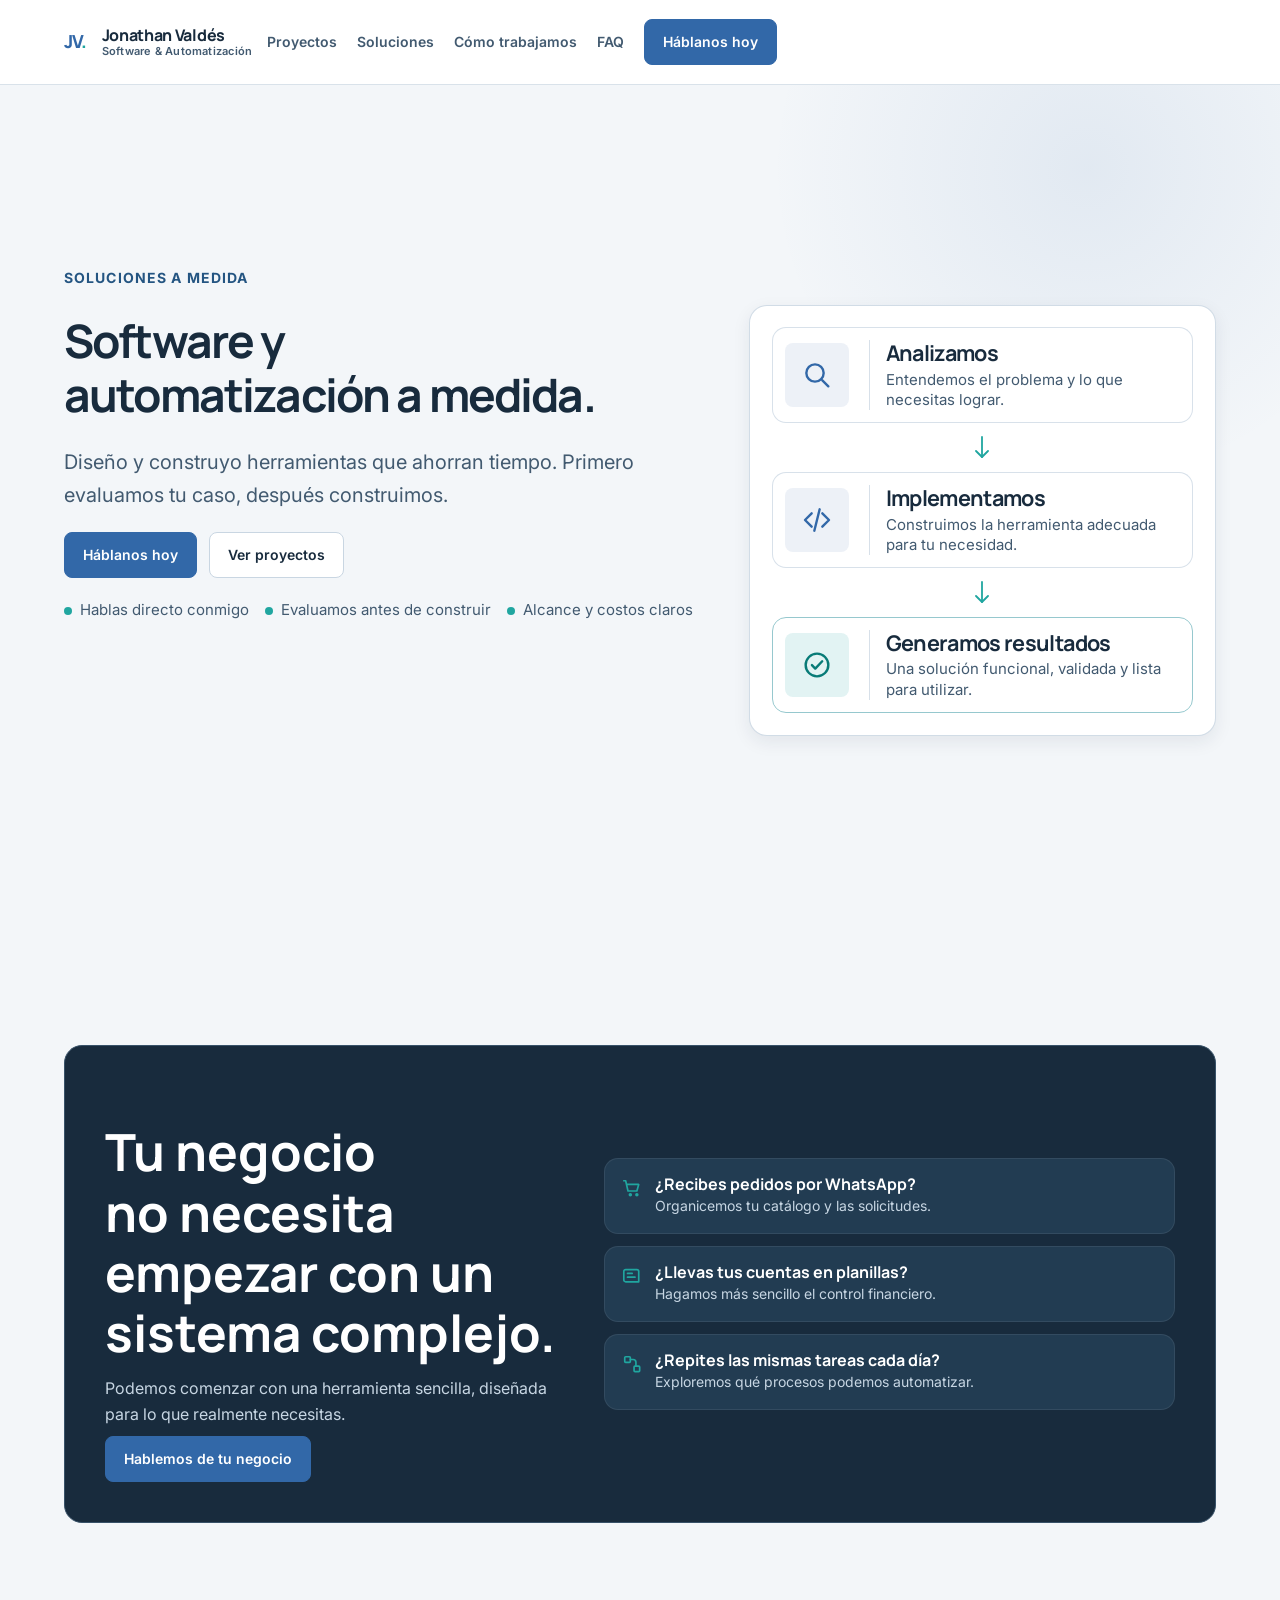
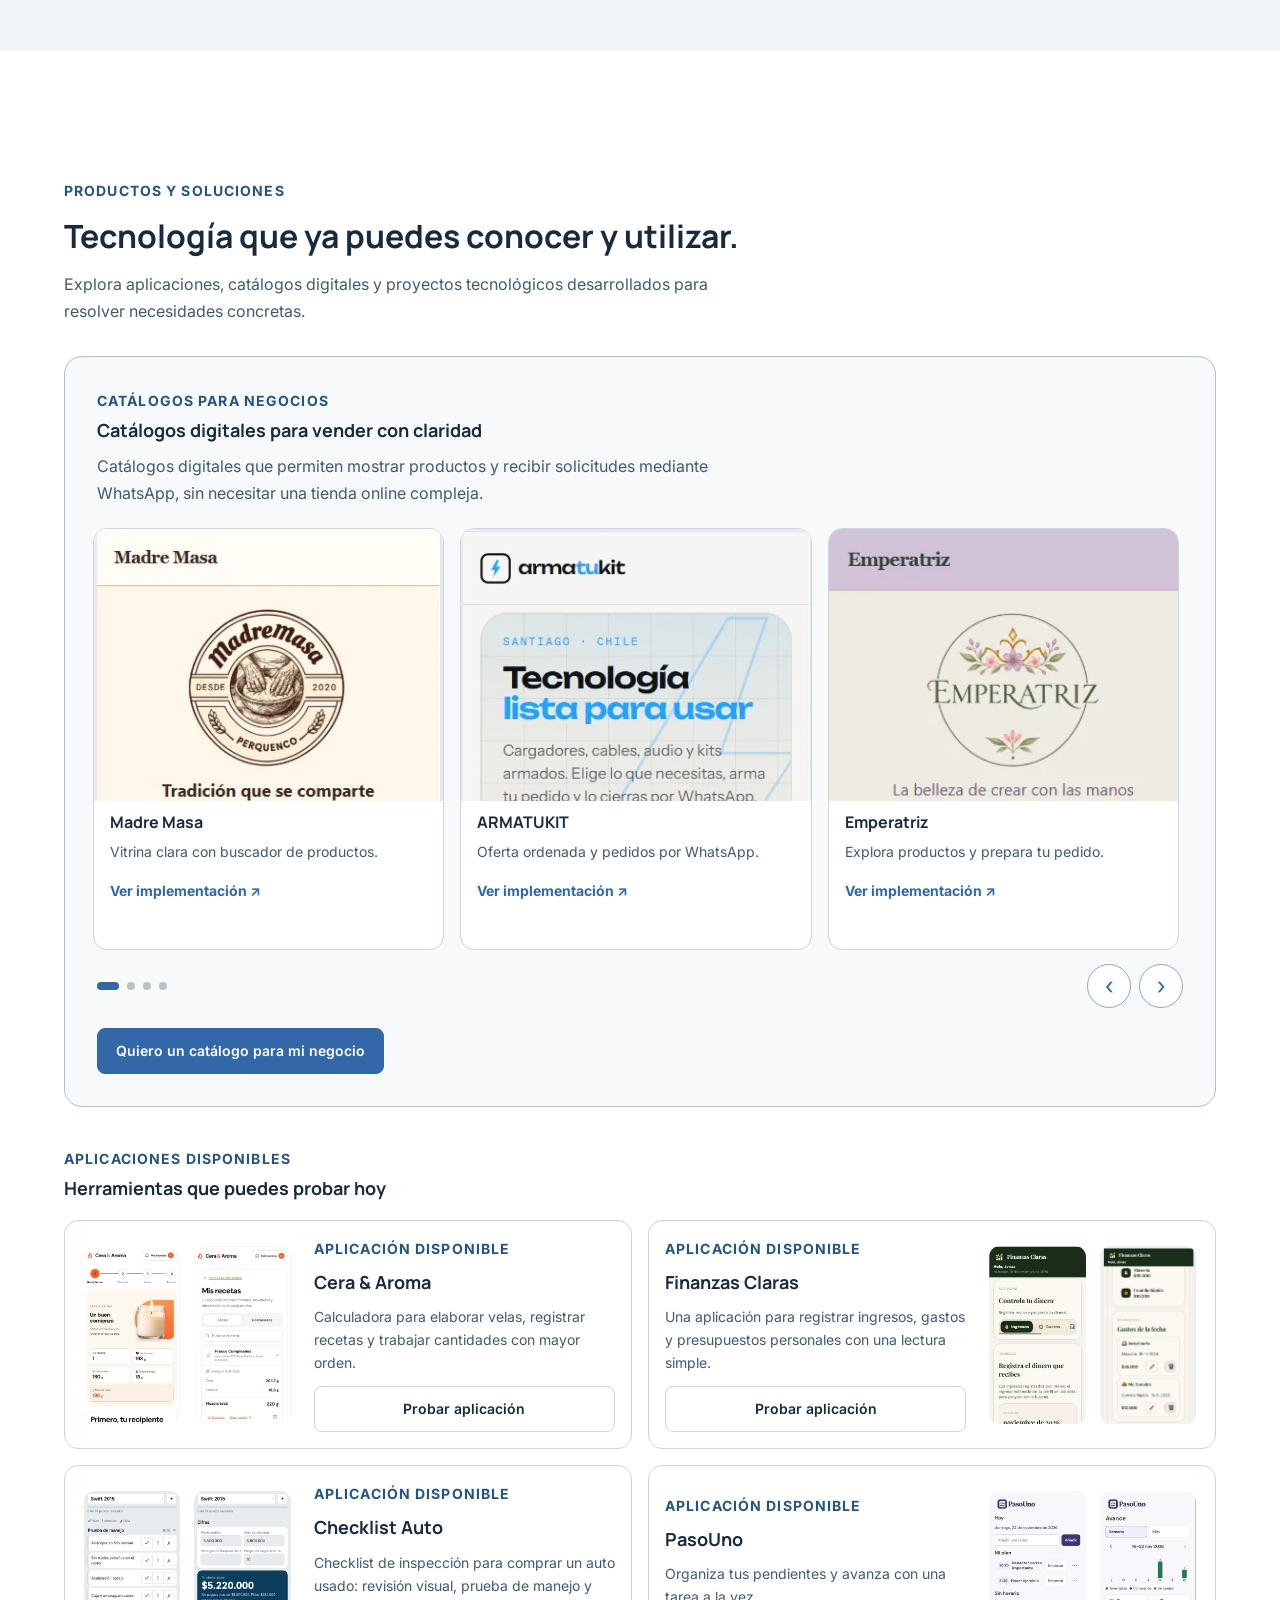
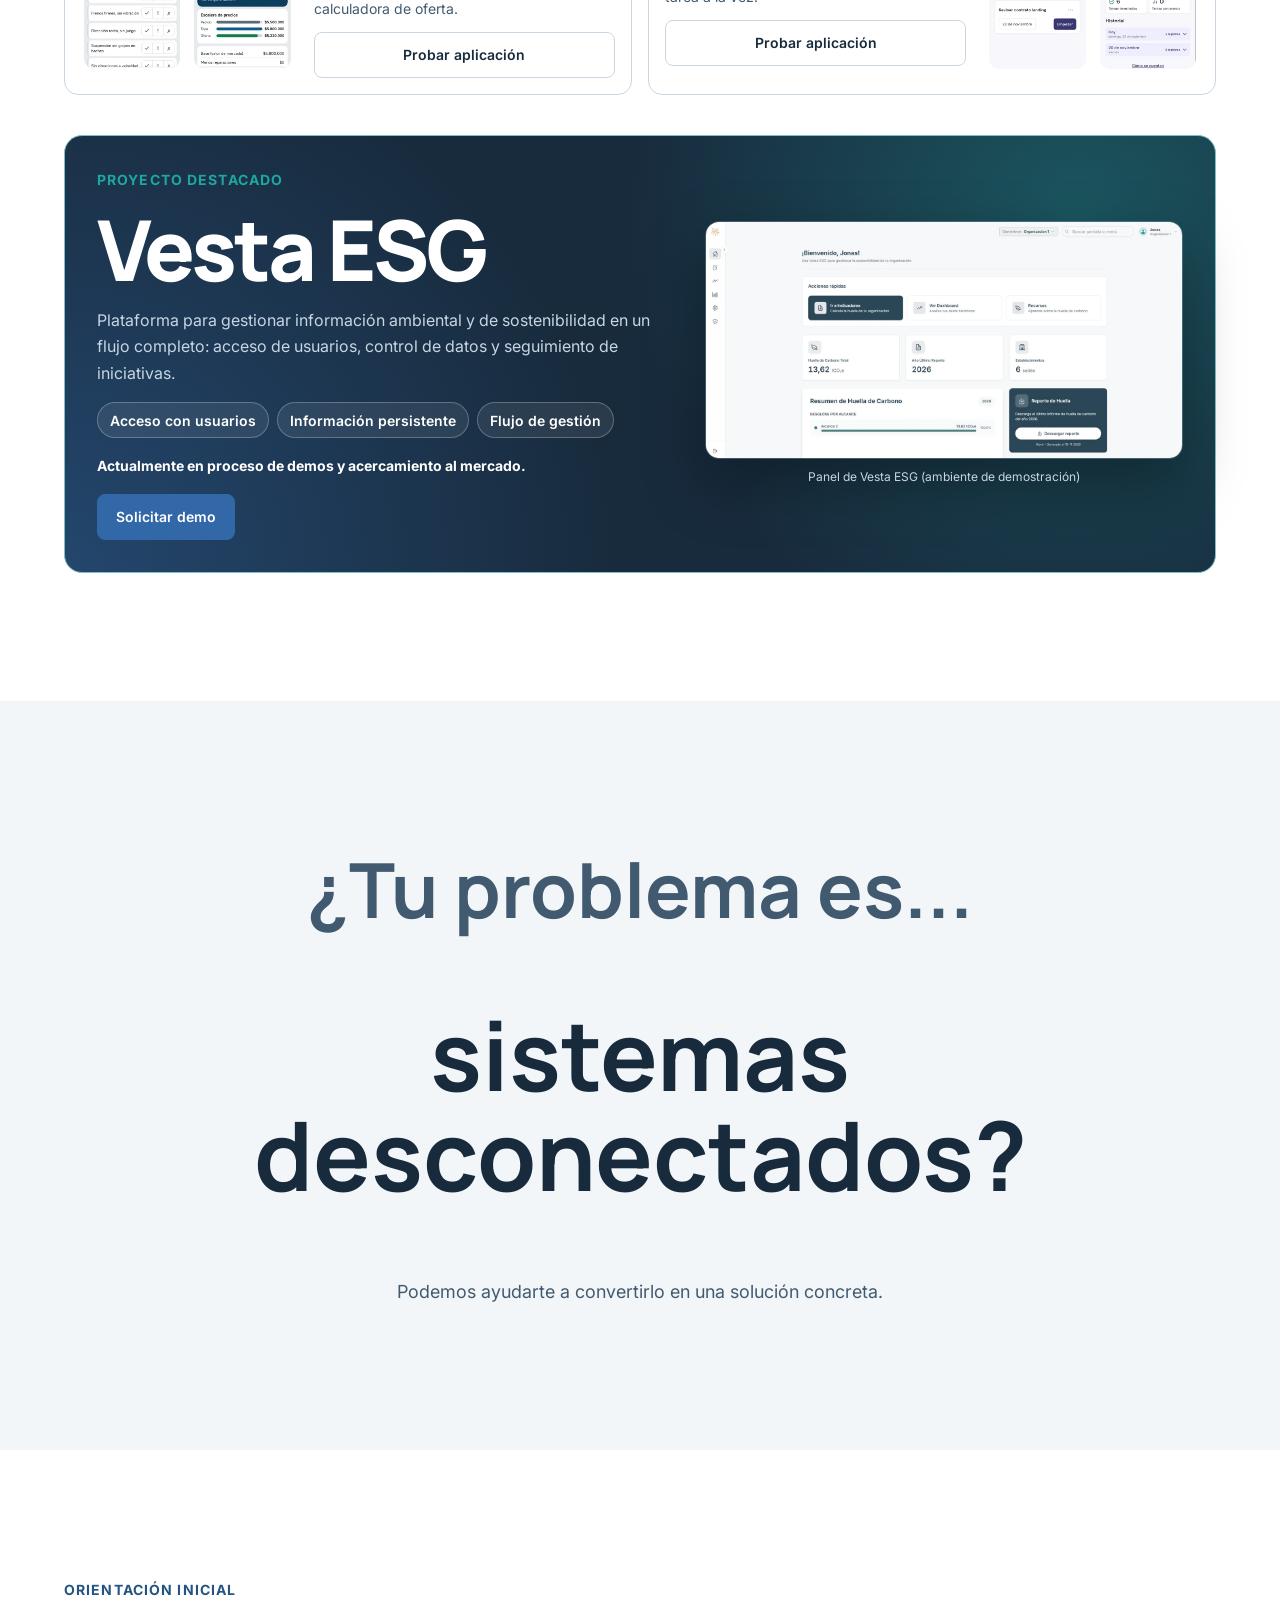
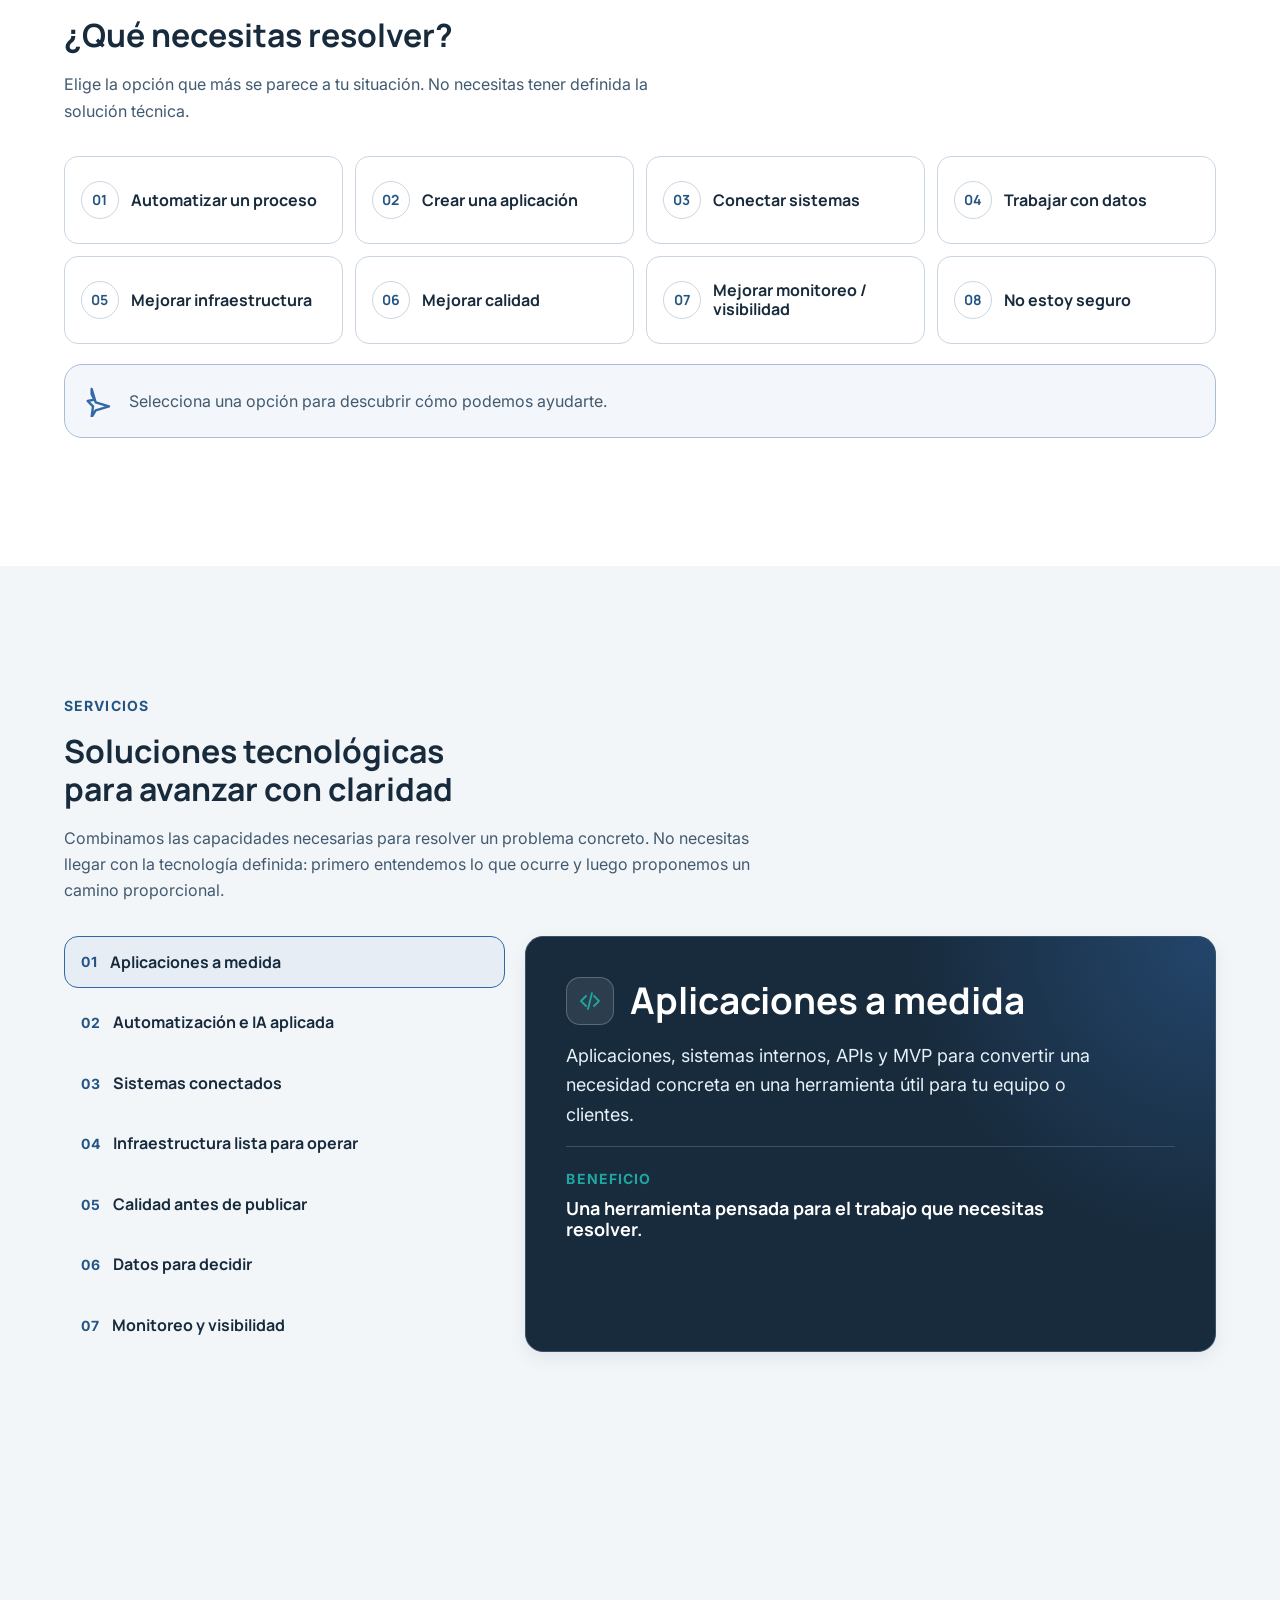
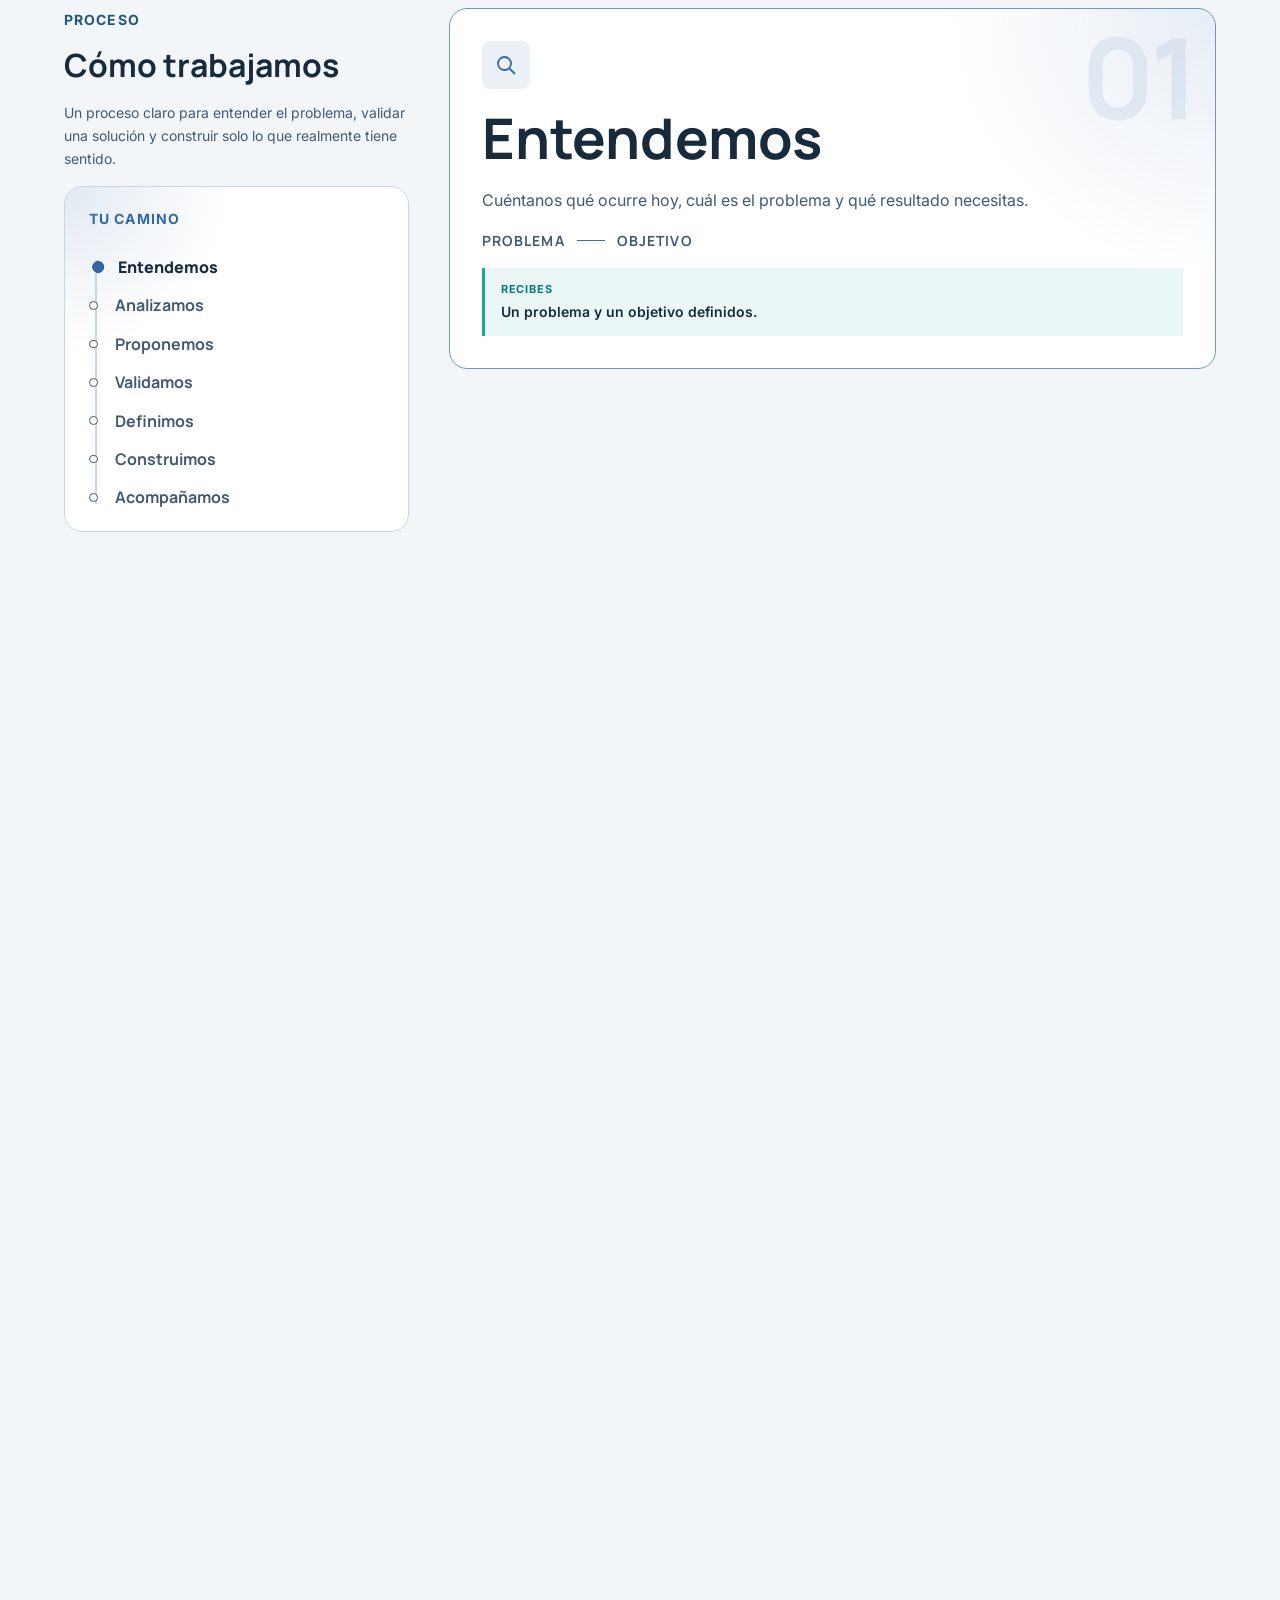
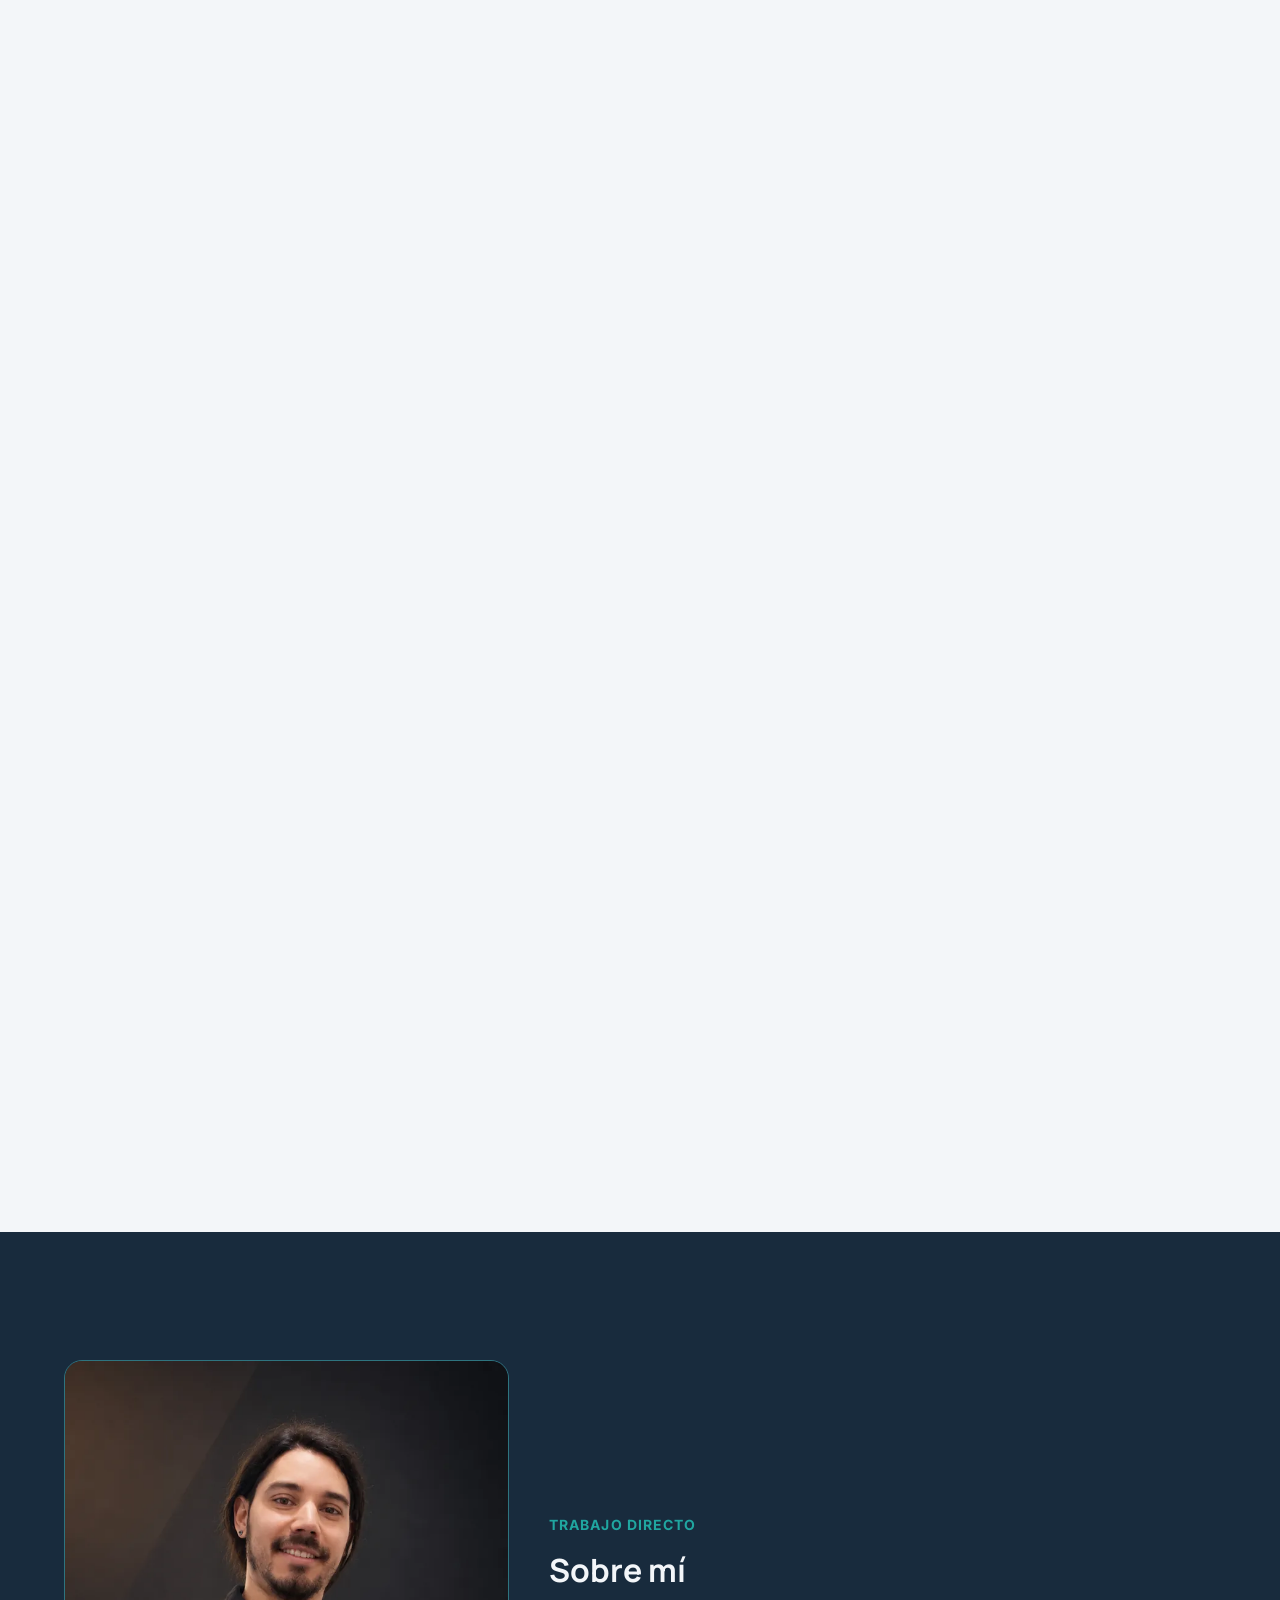
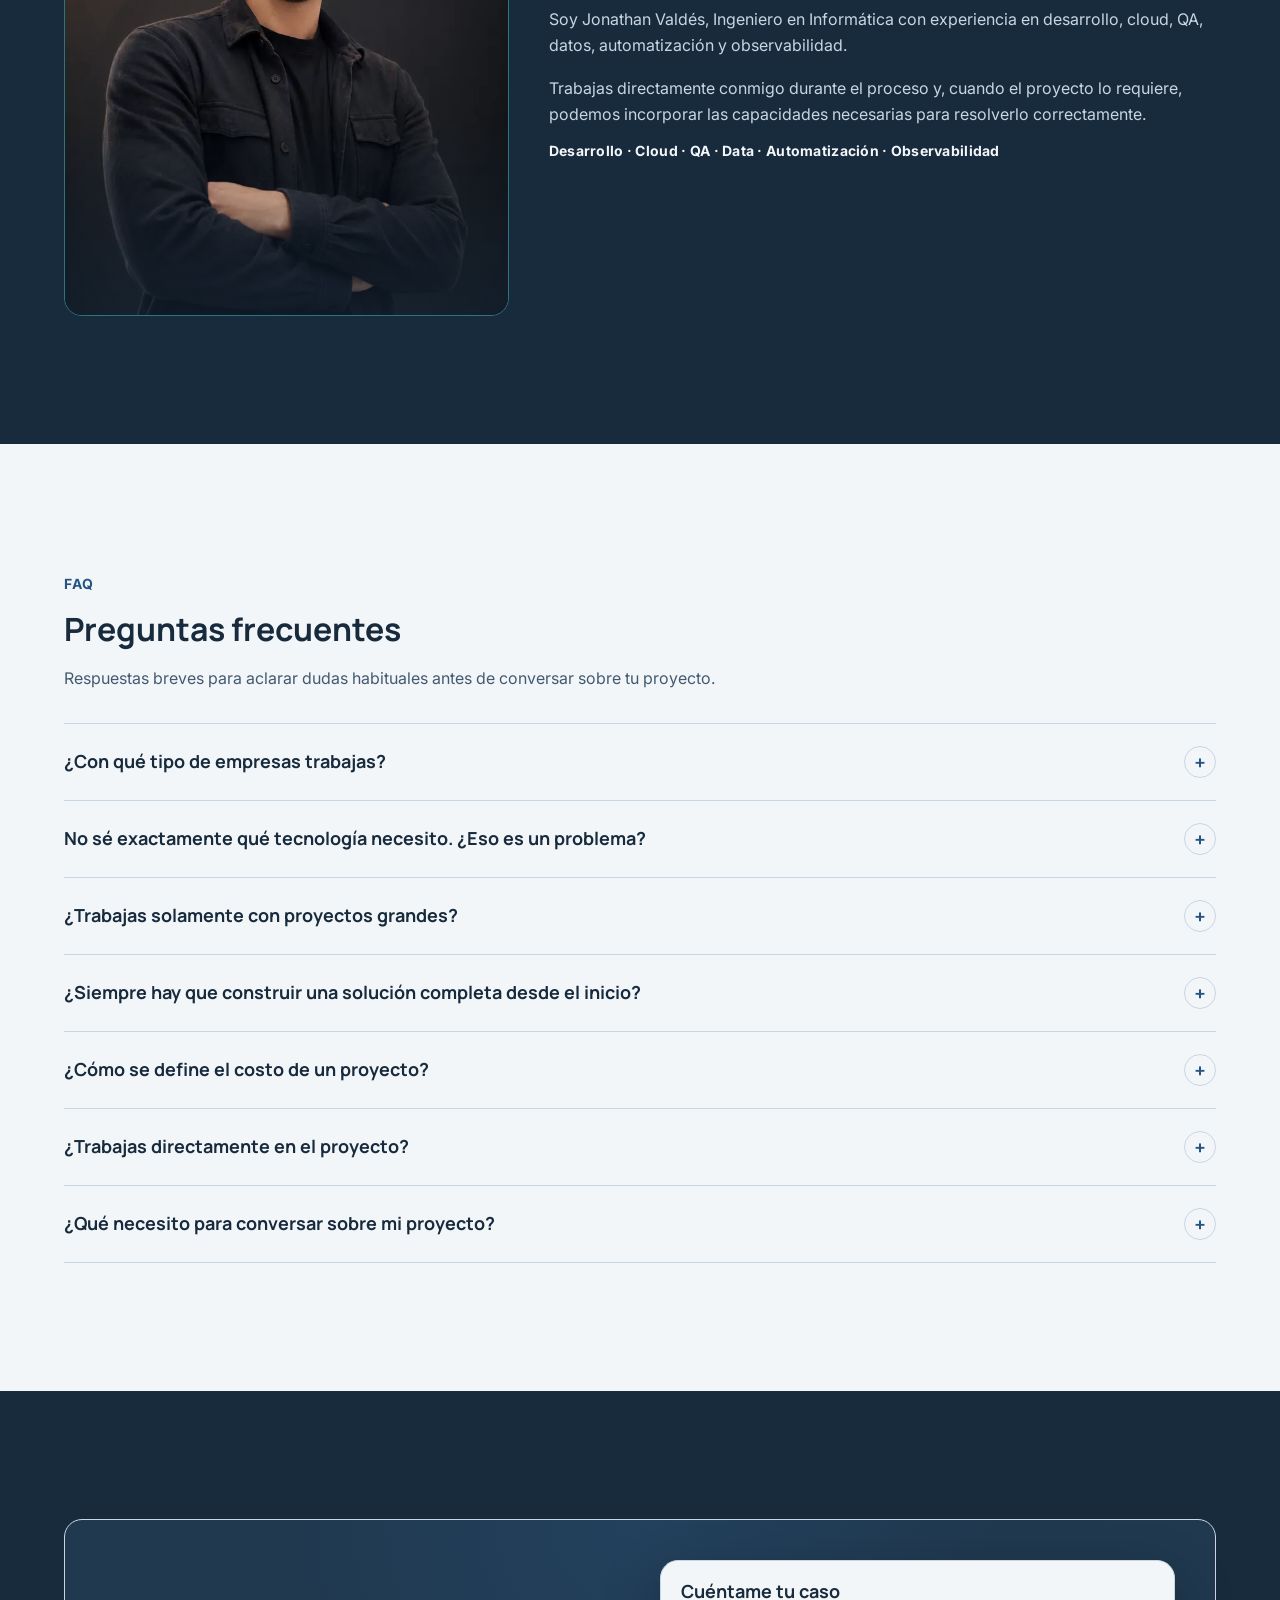
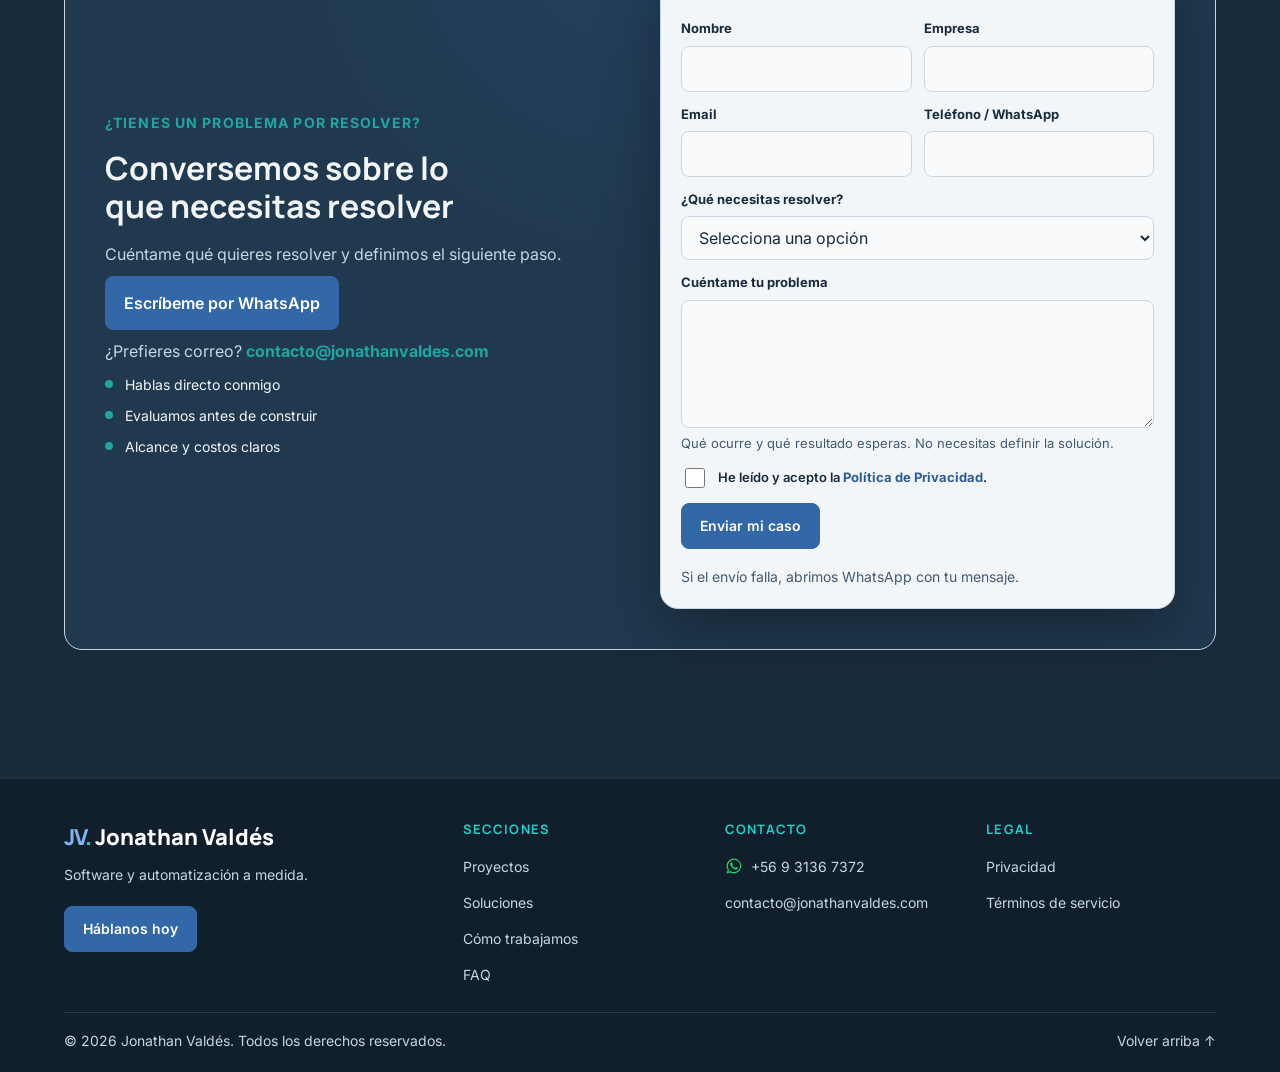
==== index.html @ 8e230d7f "feat(contacto): usa contacto@jonathanvaldes.com como correo público (Spec 073) Co-Authored-By: Claud" ====
<!doctype html>
<html lang="es">
  <head>
    <meta charset="utf-8">
    <meta name="viewport" content="width=device-width, initial-scale=1">
    <title>Jonathan Valdés | Software y automatización a medida</title>
    <meta name="description" content="Software y automatización a medida: catálogos online, procesos automatizados e integraciones. Evaluamos tu caso antes de construir.">
    <meta name="color-scheme" content="light">
    <meta name="theme-color" content="#F3F6F9">
    <meta name="robots" content="index, follow">
    <meta name="lead-endpoint" content="">
    <meta name="booking-endpoint" content="">
    <link rel="canonical" href="https://jonathanvaldes.com/">
    <meta property="og:type" content="website">
    <meta property="og:title" content="Jonathan Valdés | Software y automatización a medida">
    <meta property="og:description" content="Software y automatización a medida: catálogos online, procesos automatizados e integraciones. Evaluamos tu caso antes de construir.">
    <meta property="og:url" content="https://jonathanvaldes.com/">
    <meta property="og:site_name" content="Jonathan Valdés">
    <meta property="og:locale" content="es_CL">
    <meta property="og:image" content="https://jonathanvaldes.com/assets/images/og-image.png">
    <meta property="og:image:width" content="1200">
    <meta property="og:image:height" content="630">
    <meta property="og:image:alt" content="Jonathan Valdés: software y automatización a medida">
    <meta name="twitter:card" content="summary_large_image">
    <meta name="twitter:title" content="Jonathan Valdés | Software y automatización a medida">
    <meta name="twitter:description" content="Catálogos online, procesos automatizados e integraciones. Evaluamos tu caso antes de construir.">
    <meta name="twitter:image" content="https://jonathanvaldes.com/assets/images/og-image.png">
    <link rel="icon" href="assets/images/favicon.svg" type="image/svg+xml">
    <link rel="preconnect" href="https://fonts.googleapis.com">
    <link rel="preconnect" href="https://fonts.gstatic.com" crossorigin>
    <link href="https://fonts.googleapis.com/css2?family=Inter:wght@400;500;600&family=Manrope:wght@600;700&display=swap" rel="stylesheet">
    <link rel="stylesheet" href="assets/css/styles.css?v=072">
    <script type="application/ld+json">
      {
        "@context": "https://schema.org",
        "@graph": [
          {
            "@type": "WebSite",
            "@id": "https://jonathanvaldes.com/#website",
            "name": "Jonathan Valdés",
            "url": "https://jonathanvaldes.com/",
            "inLanguage": "es"
          },
          {
            "@type": "Person",
            "@id": "https://jonathanvaldes.com/#person",
            "name": "Jonathan Valdés",
            "url": "https://jonathanvaldes.com/",
            "jobTitle": "Ingeniero en Informática",
            "knowsAbout": [
              "Desarrollo de software",
              "Automatización",
              "Integraciones",
              "Cloud",
              "QA",
              "Datos",
              "Monitoreo"
            ]
          }
        ]
      }
    </script>
    <script src="assets/js/main.js?v=s13" defer></script>
    <script src="assets/js/consent.js?v=s01" defer></script>
  </head>
  <body id="top">
    <a class="skip-link" href="#main-content">Saltar al contenido principal</a>

    <header class="site-header" data-site-header>
      <div class="container site-header__inner">
        <a class="site-brand" href="#top" aria-label="Jonathan Valdés, volver al inicio">
          <span class="site-brand__monogram" aria-hidden="true">JV<span>.</span></span>
          <span class="site-brand__identity">
            <span class="site-brand__name">Jonathan Valdés</span>
            <span class="site-brand__descriptor">Software &amp; Automatización</span>
          </span>
        </a>

        <button
          class="nav-toggle"
          type="button"
          aria-expanded="false"
          aria-controls="primary-navigation"
          data-nav-toggle
        >
          <span class="nav-toggle__icon" aria-hidden="true"><span class="nav-toggle__line"></span><span class="nav-toggle__line"></span><span class="nav-toggle__line"></span></span>
          <span class="nav-toggle__label" data-nav-label>Menú</span>
        </button>

        <nav class="site-nav" id="primary-navigation" aria-label="Navegación principal" data-site-nav>
          <a href="#proyectos">Proyectos</a>
          <a href="#soluciones">Soluciones</a>
          <a href="#como-trabajamos">Cómo trabajamos</a>
          <a href="#faq">FAQ</a>
          <a class="button button--primary" href="https://wa.me/56931367372?text=Hola%20Jonathan%2C%20vi%20tu%20sitio%20y%20quiero%20conversar%20sobre%20un%20problema%20tecnol%C3%B3gico%20en%20mi%20empresa." target="_blank" rel="noopener noreferrer">Háblanos hoy</a>
        </nav>
      </div>
    </header>
    <div class="nav-backdrop" data-nav-backdrop aria-hidden="true"></div>

    <main id="main-content">
      <section class="hero section" aria-labelledby="hero-title">
        <div class="container hero__grid">
          <div class="hero__content flow">
            <p class="hero__eyebrow">Soluciones a medida</p>
            <h1 id="hero-title">Software y automatización a medida.</h1>
            <p class="hero__description">Diseño y construyo herramientas que ahorran tiempo. Primero evaluamos tu caso, después construimos.</p>

            <div class="hero__actions cluster" aria-label="Acciones principales">
              <a class="button button--primary" href="https://wa.me/56931367372?text=Hola%20Jonathan%2C%20vi%20tu%20sitio%20y%20quiero%20conversar%20sobre%20software%20o%20automatizaci%C3%B3n%20a%20medida%20para%20mi%20negocio." target="_blank" rel="noopener noreferrer">Háblanos hoy</a>
              <a class="button button--secondary" href="#proyectos">Ver proyectos</a>
            </div>

            <ul class="hero__trust" aria-label="Cómo trabajamos">
              <li>Hablas directo conmigo</li>
              <li>Evaluamos antes de construir</li>
              <li>Alcance y costos claros</li>
            </ul>
          </div>

          <figure class="hero-flow" aria-labelledby="hero-flow-title">
            <div class="hero-flow__card">
              <article class="hero-flow__stage">
                <div class="hero-flow__icon hero-flow__icon--blue" aria-hidden="true">
                  <svg viewBox="0 0 24 24" focusable="false"><circle cx="10.5" cy="10.5" r="6.5"></circle><path d="m16 16 4.5 4.5"></path></svg>
                </div>
                <div class="hero-flow__copy">
                  <h2 id="hero-flow-title">Analizamos</h2>
                  <p>Entendemos el problema y lo que necesitas lograr.</p>
                </div>
              </article>

              <div class="hero-flow__arrow" aria-hidden="true"><svg viewBox="0 0 24 28" focusable="false"><path d="M12 2v20"></path><path d="m6 16 6 6 6-6"></path></svg></div>

              <article class="hero-flow__stage">
                <div class="hero-flow__icon hero-flow__icon--blue" aria-hidden="true">
                  <svg viewBox="0 0 24 24" focusable="false"><path d="m8 7-5 5 5 5"></path><path d="m16 7 5 5-5 5"></path><path d="m14 4-4 16"></path></svg>
                </div>
                <div class="hero-flow__copy">
                  <h2>Implementamos</h2>
                  <p>Construimos la herramienta adecuada para tu necesidad.</p>
                </div>
              </article>

              <div class="hero-flow__arrow" aria-hidden="true"><svg viewBox="0 0 24 28" focusable="false"><path d="M12 2v20"></path><path d="m6 16 6 6 6-6"></path></svg></div>

              <article class="hero-flow__stage hero-flow__stage--result">
                <div class="hero-flow__icon hero-flow__icon--turquoise" aria-hidden="true">
                  <svg viewBox="0 0 24 24" focusable="false"><circle cx="12" cy="12" r="8.5"></circle><path d="m8.2 12.1 2.5 2.6 5.2-5.5"></path></svg>
                </div>
                <div class="hero-flow__copy">
                  <h2>Generamos resultados</h2>
                  <p>Una solución funcional, validada y lista para utilizar.</p>
                </div>
              </article>
            </div>
          </figure>
        </div>
      </section>
      <section class="poc section" aria-labelledby="poc-title">
        <div class="container poc__shell">
          <div class="poc__content flow">
            <p class="poc__eyebrow" aria-hidden="true">&nbsp;</p>
            <h2 id="poc-title">Tu negocio no necesita empezar con un sistema complejo.</h2>
            <p>Podemos comenzar con una herramienta sencilla, diseñada para lo que realmente necesitas.</p>
            <a class="button button--primary poc__cta" href="#contacto">Hablemos de tu negocio</a>
          </div>
          <div class="poc__examples" aria-label="Problemas cotidianos que podemos resolver">
            <article class="poc__example"><svg aria-hidden="true" viewBox="0 0 24 24" focusable="false"><path d="M3 4h2l2.5 11h9.5l2-7H6"></path><circle cx="10" cy="19" r="1"></circle><circle cx="17" cy="19" r="1"></circle></svg><div><h3>¿Recibes pedidos por WhatsApp?</h3><p>Organicemos tu catálogo y las solicitudes.</p></div></article>
            <article class="poc__example"><svg aria-hidden="true" viewBox="0 0 24 24" focusable="false"><path d="M5 5h12a2 2 0 0 1 2 2v11H5a2 2 0 0 1-2-2V7a2 2 0 0 1 2-2Z"></path><path d="M7 9h5"></path><path d="M7 13h8"></path></svg><div><h3>¿Llevas tus cuentas en planillas?</h3><p>Hagamos más sencillo el control financiero.</p></div></article>
            <article class="poc__example"><svg aria-hidden="true" viewBox="0 0 24 24" focusable="false"><rect x="4" y="4" width="6" height="6" rx="1"></rect><rect x="14" y="14" width="6" height="6" rx="1"></rect><path d="M10 7h3a3 3 0 0 1 3 3v4"></path></svg><div><h3>¿Repites las mismas tareas cada día?</h3><p>Exploremos qué procesos podemos automatizar.</p></div></article>
          </div>
        </div>
      </section>
      <section class="cases section" id="proyectos" aria-labelledby="cases-title">
        <div class="container cases__inner">
          <div class="cases__heading flow">
            <p class="cases__eyebrow">Productos y soluciones</p>
            <h2 id="cases-title">Tecnología que ya puedes conocer y utilizar.</h2>
            <p>Explora aplicaciones, catálogos digitales y proyectos tecnológicos desarrollados para resolver necesidades concretas.</p>
          </div>

          <div class="cases__groups">
            <section class="cases__group" aria-labelledby="catalogs-title">
              <div class="cases__group-heading">
                <p class="cases__eyebrow">Catálogos para negocios</p>
                <h3 id="catalogs-title">Catálogos digitales para vender con claridad</h3>
                <p>Catálogos digitales que permiten mostrar productos y recibir solicitudes mediante WhatsApp, sin necesitar una tienda online compleja.</p>
              </div>
              <div class="catalog-carousel" data-carousel>
                <div class="catalog-carousel__track" role="region" aria-label="Implementaciones de catálogos comerciales" tabindex="0" data-carousel-track>
                  <article class="catalog-card"><figure class="catalog-card__shot"><img src="assets/images/products/catalogo-madre-masa.webp" alt="Catálogo Madre Masa con buscador de productos" width="367" height="802" loading="lazy"></figure><div class="catalog-card__body"><h4>Madre Masa</h4><p>Vitrina clara con buscador de productos.</p><a href="https://madre-masa.pages.dev/" target="_blank" rel="noopener noreferrer">Ver implementación <span aria-hidden="true">↗</span></a></div></article>
                  <article class="catalog-card"><figure class="catalog-card__shot"><img src="assets/images/products/catalogo-armatukit.webp" alt="Catálogo ARMATUKIT para productos tecnológicos y pedidos por WhatsApp" width="364" height="806" loading="lazy"></figure><div class="catalog-card__body"><h4>ARMATUKIT</h4><p>Oferta ordenada y pedidos por WhatsApp.</p><a href="https://armatukit.pages.dev/" target="_blank" rel="noopener noreferrer">Ver implementación <span aria-hidden="true">↗</span></a></div></article>
                  <article class="catalog-card"><figure class="catalog-card__shot"><img src="assets/images/products/catalogo-emperatriz.webp" alt="Catálogo Emperatriz con productos artesanales y pedido" width="341" height="2149" loading="lazy"></figure><div class="catalog-card__body"><h4>Emperatriz</h4><p>Explora productos y prepara tu pedido.</p><a href="https://emperatriz.pages.dev/" target="_blank" rel="noopener noreferrer">Ver implementación <span aria-hidden="true">↗</span></a></div></article>
                  <article class="catalog-card"><figure class="catalog-card__shot"><img src="assets/images/products/catalogo-flor-y-lumbre.webp" alt="Catálogo Flor y Lumbre con asistente de consultas y botón de WhatsApp" width="366" height="801" loading="lazy"></figure><div class="catalog-card__body"><h4>Flor y Lumbre</h4><p>Consultas guiadas para pedidos personalizados.</p><a href="https://florylumbre.pages.dev/" target="_blank" rel="noopener noreferrer">Ver implementación <span aria-hidden="true">↗</span></a></div></article>
                </div>
                <div class="catalog-carousel__footer">
                  <div class="catalog-carousel__dots" aria-hidden="true" data-carousel-dots></div>
                  <div class="catalog-carousel__controls">
                    <button class="catalog-carousel__button" type="button" aria-label="Catálogos anteriores" data-carousel-prev>&#8249;</button>
                    <button class="catalog-carousel__button" type="button" aria-label="Catálogos siguientes" data-carousel-next>&#8250;</button>
                  </div>
                </div>
              </div>
              <a class="button button--primary cases__group-cta" href="#contacto">Quiero un catálogo para mi negocio</a>
            </section>

            <section class="cases__group" aria-labelledby="public-apps-title">
              <div class="cases__group-heading">
                <p class="cases__eyebrow">Aplicaciones disponibles</p>
                <h3 id="public-apps-title">Herramientas que puedes probar hoy</h3>
              </div>
              <div class="app-showcase" aria-label="Aplicaciones públicas">
                <article class="app-showcase__item">
                  <div class="app-showcase__images"><figure><img src="assets/images/products/cera-aroma-calculadora.webp" alt="Calculadora de Cera y Aroma para una receta de velas" loading="lazy" width="362" height="804"></figure><figure><img src="assets/images/products/cera-aroma-recetas.webp" alt="Listado de recetas guardadas en Cera y Aroma" loading="lazy" width="364" height="804"></figure></div>
                  <div class="app-showcase__content"><p class="cases__eyebrow">Aplicación disponible</p><h4>Cera &amp; Aroma</h4><p>Calculadora para elaborar velas, registrar recetas y trabajar cantidades con mayor orden.</p><a class="button button--secondary" href="https://cera-y-aroma.pages.dev/" target="_blank" rel="noopener noreferrer">Probar aplicación</a></div>
                </article>
                <article class="app-showcase__item">
                  <div class="app-showcase__images"><figure><img src="assets/images/products/finanzas-claras-resumen.webp" alt="Resumen de ingresos y gastos en Finanzas Claras" loading="lazy" width="361" height="803"></figure><figure><img src="assets/images/products/finanzas-claras-movimientos.webp" alt="Listado de movimientos en Finanzas Claras" loading="lazy" width="387" height="816"></figure></div>
                  <div class="app-showcase__content"><p class="cases__eyebrow">Aplicación disponible</p><h4>Finanzas Claras</h4><p>Una aplicación para registrar ingresos, gastos y presupuestos personales con una lectura simple.</p><a class="button button--secondary" href="https://finanzasclaras-736.pages.dev/" target="_blank" rel="noopener noreferrer">Probar aplicación</a></div>
                </article>
                <article class="app-showcase__item">
                  <div class="app-showcase__images"><figure><img src="assets/images/products/checklist-auto-manejo.webp" alt="Lista de revisión de la prueba de manejo en Checklist Auto" loading="lazy" width="366" height="740"></figure><figure><img src="assets/images/products/checklist-auto-calculadora.webp" alt="Calculadora de oferta inicial en Checklist Auto" loading="lazy" width="366" height="740"></figure></div>
                  <div class="app-showcase__content"><p class="cases__eyebrow">Aplicación disponible</p><h4>Checklist Auto</h4><p>Checklist de inspección para comprar un auto usado: revisión visual, prueba de manejo y calculadora de oferta.</p><a class="button button--secondary" href="https://checklist-auto.pages.dev/" target="_blank" rel="noopener noreferrer">Probar aplicación</a></div>
                </article>
                <article class="app-showcase__item">
                  <div class="app-showcase__images"><figure><img src="assets/images/products/pasouno-hoy.webp" alt="Pantalla Hoy de PasoUno con el plan del día" loading="lazy" width="366" height="740"></figure><figure><img src="assets/images/products/pasouno-avance.webp" alt="Pantalla de avance semanal en PasoUno" loading="lazy" width="366" height="740"></figure></div>
                  <div class="app-showcase__content"><p class="cases__eyebrow">Aplicación disponible</p><h4>PasoUno</h4><p>Organiza tus pendientes y avanza con una tarea a la vez.</p><a class="button button--secondary" href="https://pasouno.pages.dev/" target="_blank" rel="noopener noreferrer">Probar aplicación</a></div>
                </article>
              </div>
            </section>

            <section class="featured-project" aria-labelledby="vesta-esg-title">
              <div class="featured-project__content"><p class="cases__eyebrow">Proyecto destacado</p><h3 id="vesta-esg-title">Vesta ESG</h3><p>Plataforma para gestionar información ambiental y de sostenibilidad en un flujo completo: acceso de usuarios, control de datos y seguimiento de iniciativas.</p><ul class="featured-project__pills" aria-label="Alcance de Vesta ESG"><li>Acceso con usuarios</li><li>Información persistente</li><li>Flujo de gestión</li></ul><p class="featured-project__note">Actualmente en proceso de demos y acercamiento al mercado.</p><a class="button button--primary" href="#contacto">Solicitar demo</a></div>
              <figure class="featured-project__shot"><img src="assets/images/products/vesta-esg-dashboard.webp" alt="Panel principal de Vesta ESG con huella de carbono, acciones rápidas y reporte descargable" loading="lazy" width="1400" height="696"><figcaption>Panel de Vesta ESG (ambiente de demostración)</figcaption></figure>
              </section>
          </div>
        </div>
      </section>
      <section class="problem-prompt section" aria-labelledby="problem-prompt-title">
        <div class="container problem-prompt__inner">
          <h2 id="problem-prompt-title" class="problem-prompt__accessible">
            ¿Tu problema es un proceso manual, sistemas desconectados, falta de visibilidad, una aplicación pendiente, infraestructura inestable, datos que no estás aprovechando o demasiados errores o pruebas manuales?
          </h2>

          <div class="problem-prompt__visual" aria-hidden="true">
            <p class="problem-prompt__label">¿Tu problema es...</p>
            <p class="problem-prompt__dynamic">
              <span class="problem-prompt__dynamic-reserve" aria-hidden="true">demasiados errores o pruebas manuales?</span>
              <span class="problem-prompt__dynamic-current" data-dynamic-problem>un proceso manual?</span>
            </p>
            <p class="problem-prompt__closing">Podemos ayudarte a convertirlo en una solución concreta.</p>
          </div>
        </div>
      </section>
      <section class="problem-selector section" aria-labelledby="problem-selector-title">
        <div class="container problem-selector__inner">
          <div class="problem-selector__heading flow">
            <p class="problem-selector__eyebrow">Orientación inicial</p>
            <h2 id="problem-selector-title">¿Qué necesitas resolver?</h2>
            <p>Elige la opción que más se parece a tu situación. No necesitas tener definida la solución técnica.</p>
          </div>

          <div class="problem-selector__layout">
            <div class="problem-selector__grid" aria-label="Opciones de problemas">
              <button class="problem-option" type="button" aria-pressed="false" aria-controls="problem-selector-detail" data-problem-option="automation">
                <span class="problem-option__number">01</span>
                <span class="problem-option__title">Automatizar un proceso</span>
              </button>
              <button class="problem-option" type="button" aria-pressed="false" aria-controls="problem-selector-detail" data-problem-option="app">
                <span class="problem-option__number">02</span>
                <span class="problem-option__title">Crear una aplicación</span>
              </button>
              <button class="problem-option" type="button" aria-pressed="false" aria-controls="problem-selector-detail" data-problem-option="integration">
                <span class="problem-option__number">03</span>
                <span class="problem-option__title">Conectar sistemas</span>
              </button>
              <button class="problem-option" type="button" aria-pressed="false" aria-controls="problem-selector-detail" data-problem-option="data">
                <span class="problem-option__number">04</span>
                <span class="problem-option__title">Trabajar con datos</span>
              </button>
              <button class="problem-option" type="button" aria-pressed="false" aria-controls="problem-selector-detail" data-problem-option="infrastructure">
                <span class="problem-option__number">05</span>
                <span class="problem-option__title">Mejorar infraestructura</span>
              </button>
              <button class="problem-option" type="button" aria-pressed="false" aria-controls="problem-selector-detail" data-problem-option="quality">
                <span class="problem-option__number">06</span>
                <span class="problem-option__title">Mejorar calidad</span>
              </button>
              <button class="problem-option" type="button" aria-pressed="false" aria-controls="problem-selector-detail" data-problem-option="monitoring">
                <span class="problem-option__number">07</span>
                <span class="problem-option__title">Mejorar monitoreo / visibilidad</span>
              </button>
              <button class="problem-option" type="button" aria-pressed="false" aria-controls="problem-selector-detail" data-problem-option="unsure">
                <span class="problem-option__number">08</span>
                <span class="problem-option__title">No estoy seguro</span>
              </button>
            </div>

            <aside class="problem-detail" id="problem-selector-detail" aria-labelledby="problem-detail-title">
              <p class="problem-detail__initial" data-problem-detail-initial><span class="problem-detail__initial-icon" aria-hidden="true"><svg viewBox="0 0 24 24" focusable="false"><path d="m5 3 3 10 10 3-10 3-3 5 1-8-4-4 5-1-2-4Z"></path></svg></span>Selecciona una opción para descubrir cómo podemos ayudarte.</p>
              <div class="problem-detail__selected" data-problem-detail-selected hidden>
                <span class="problem-detail__icon" aria-hidden="true" data-problem-detail-icon></span>
                <div class="problem-detail__body">
                  <h3 id="problem-detail-title" data-problem-detail-title>Selecciona una opción</h3>
                  <p data-problem-detail-copy>Selecciona una opción para explorar cómo podemos ayudarte.</p>
                  <p class="problem-detail__solution" data-problem-detail-solution></p>
                </div>
                <a class="button button--primary problem-detail__cta" href="#contacto" data-problem-detail-cta>Conversemos sobre esta solución</a>
              </div>
            </aside>
          </div>
        </div>
      </section>
      <section class="services section" id="soluciones" aria-labelledby="services-title">
        <div class="container services__inner">
          <div class="services__heading flow">
            <p class="services__eyebrow">Servicios</p>
            <h2 id="services-title">Soluciones tecnológicas para avanzar con claridad</h2>
            <p>Combinamos las capacidades necesarias para resolver un problema concreto. No necesitas llegar con la tecnología definida: primero entendemos lo que ocurre y luego proponemos un camino proporcional.</p>
          </div>

          <div class="services__explorer">
            <div class="service-explorer__list" role="tablist" aria-label="Soluciones disponibles" aria-orientation="vertical">
              <button class="service-explorer__option is-active" type="button" id="service-tab-applications" role="tab" aria-selected="true" aria-controls="service-panel" tabindex="0" data-service-option="applications" data-service-description="Aplicaciones, sistemas internos, APIs y MVP para convertir una necesidad concreta en una herramienta útil para tu equipo o clientes." data-service-benefit="Una herramienta pensada para el trabajo que necesitas resolver."><span class="service-explorer__number">01</span><span class="service-explorer__title">Aplicaciones a medida</span></button>

              <button class="service-explorer__option" type="button" id="service-tab-automation" role="tab" aria-selected="false" aria-controls="service-panel" tabindex="-1" data-service-option="automation" data-service-description="Reducimos pasos manuales y ordenamos tareas repetitivas, usando IA cuando aporta una mejora concreta al proceso." data-service-benefit="Más tiempo para revisar lo que realmente requiere criterio."><span class="service-explorer__number">02</span><span class="service-explorer__title">Automatización e IA aplicada</span></button>

              <button class="service-explorer__option" type="button" id="service-tab-integrations" role="tab" aria-selected="false" aria-controls="service-panel" tabindex="-1" data-service-option="integrations" data-service-description="Hacemos que las herramientas, datos y servicios que ya usas compartan información sin depender de pasos duplicados." data-service-benefit="Información disponible donde hace falta, con menos trabajo manual."><span class="service-explorer__number">03</span><span class="service-explorer__title">Sistemas conectados</span></button>

              <button class="service-explorer__option" type="button" id="service-tab-infrastructure" role="tab" aria-selected="false" aria-controls="service-panel" tabindex="-1" data-service-option="infrastructure" data-service-description="Preparamos entornos cloud, despliegues y prácticas DevOps para que una solución pueda construirse, publicarse y mantenerse con orden." data-service-benefit="Una base más clara para operar y evolucionar tu solución."><span class="service-explorer__number">04</span><span class="service-explorer__title">Infraestructura lista para operar</span></button>

              <button class="service-explorer__option" type="button" id="service-tab-quality" role="tab" aria-selected="false" aria-controls="service-panel" tabindex="-1" data-service-option="quality" data-service-description="Revisamos los flujos importantes con pruebas y controles para detectar problemas antes de que afecten a las personas usuarias." data-service-benefit="Más confianza para publicar cambios importantes."><span class="service-explorer__number">05</span><span class="service-explorer__title">Calidad antes de publicar</span></button>

              <button class="service-explorer__option" type="button" id="service-tab-data" role="tab" aria-selected="false" aria-controls="service-panel" tabindex="-1" data-service-option="data" data-service-description="Ordenamos, conectamos y presentamos datos para que puedas entender mejor lo que ocurre y apoyar decisiones cotidianas." data-service-benefit="Información más clara para conversar y decidir."><span class="service-explorer__number">06</span><span class="service-explorer__title">Datos para decidir</span></button>

              <button class="service-explorer__option" type="button" id="service-tab-monitoring" role="tab" aria-selected="false" aria-controls="service-panel" tabindex="-1" data-service-option="monitoring" data-service-description="Definimos métricas, alertas y paneles para saber cómo está funcionando una solución y dónde conviene revisar." data-service-benefit="Señales claras para entender qué necesita atención."><span class="service-explorer__number">07</span><span class="service-explorer__title">Monitoreo y visibilidad</span></button>
            </div>
            <article class="service-explorer__panel" id="service-panel" role="tabpanel" aria-labelledby="service-tab-applications" tabindex="0" data-service-panel>
              <span class="service-explorer__panel-icon" aria-hidden="true" data-service-panel-icon><svg viewBox="0 0 24 24" focusable="false"><path d="m8 7-5 5 5 5"></path><path d="m16 7 5 5-5 5"></path><path d="m14 4-4 16"></path></svg></span>
              <h3 data-service-panel-title>Aplicaciones a medida</h3><p class="service-explorer__description" data-service-panel-description>Aplicaciones, sistemas internos, APIs y MVP para convertir una necesidad concreta en una herramienta útil para tu equipo o clientes.</p>
              <footer class="service-explorer__benefit"><p>Beneficio</p><strong data-service-panel-benefit>Una herramienta pensada para el trabajo que necesitas resolver.</strong></footer>
            </article>
          </div>
        </div>
      </section>
      <section class="process section" id="como-trabajamos" aria-labelledby="process-title" data-process-scrolly>
        <div class="container process__inner">
          

          <div class="process__layout">
          <div class="process__side">
          <div class="process__heading flow">
            <p class="process__eyebrow">Proceso</p>
            <h2 id="process-title">Cómo trabajamos</h2>
            <p>Un proceso claro para entender el problema, validar una solución y construir solo lo que realmente tiene sentido.</p>
          </div>
          <aside class="process__summary" aria-hidden="true"> <p class="process__summary-label">Tu camino</p> <div class="process__progress" aria-hidden="true"><span class="process__progress-item is-active" data-process-indicator="1">Entendemos</span> <span class="process__progress-item" data-process-indicator="2">Analizamos</span> <span class="process__progress-item" data-process-indicator="3">Proponemos</span> <span class="process__progress-item" data-process-indicator="4">Validamos</span> <span class="process__progress-item" data-process-indicator="5">Definimos</span> <span class="process__progress-item" data-process-indicator="6">Construimos</span> <span class="process__progress-item" data-process-indicator="7">Acompañamos</span> </div> </aside>
          </div>
          <div class="process__stepper" data-process-stepper><div class="process__stepper-bar" aria-hidden="true"><i></i><i></i><i></i><i></i><i></i><i></i><i></i></div><p class="process__stepper-count" data-process-count aria-hidden="true">Paso 1 de 7</p></div>
            

            <ol class="process__steps" aria-live="polite">
              <li class="process-step is-active" data-process-step="1" aria-current="step">
                <article class="process-step__card"><span class="process-step__icon" aria-hidden="true"><svg viewBox="0 0 24 24" focusable="false"><circle cx="10.5" cy="10.5" r="6.5"></circle><path d="m16 16 4.5 4.5"></path></svg></span>
                  <p class="process-step__number">01</p>
                  <h3>Entendemos</h3>
                  <p>Cuéntanos qué ocurre hoy, cuál es el problema y qué resultado necesitas.</p>
                  <div class="process-step__diagram" aria-hidden="true">
                    <span>PROBLEMA</span>
                    <span>OBJETIVO</span>
                  </div><p class="process-step__outcome"><strong>Recibes</strong> Un problema y un objetivo definidos.</p>
                </article>
              </li>

              <li class="process-step" data-process-step="2">
                <article class="process-step__card"><span class="process-step__icon" aria-hidden="true"><svg viewBox="0 0 24 24" focusable="false"><path d="M4 20V10M10 20V4M16 20v-7M22 20H2"></path></svg></span>
                  <p class="process-step__number">02</p>
                  <h3>Analizamos</h3>
                  <p>Revisamos procesos, sistemas existentes, restricciones y posibles alternativas.</p>
                  <div class="process-step__diagram" aria-hidden="true">
                    <span>SISTEMAS</span>
                    <span>OPCIONES</span>
                  </div><p class="process-step__outcome"><strong>Recibes</strong> Un diagnóstico con las alternativas posibles.</p>
                </article>
              </li>

              <li class="process-step" data-process-step="3">
                <article class="process-step__card"><span class="process-step__icon" aria-hidden="true"><svg viewBox="0 0 24 24" focusable="false"><circle cx="12" cy="12" r="8"></circle><circle cx="12" cy="12" r="3"></circle></svg></span>
                  <p class="process-step__number">03</p>
                  <h3>Proponemos</h3>
                  <p>Definimos una solución proporcional al problema.</p>
                  <div class="process-step__diagram" aria-hidden="true">
                    <span>OPCIONES</span>
                    <span>SOLUCIÓN</span>
                  </div><p class="process-step__outcome"><strong>Recibes</strong> Una propuesta proporcional a tu caso.</p>
                </article>
              </li>

              <li class="process-step" data-process-step="4">
                <article class="process-step__card"><span class="process-step__icon" aria-hidden="true"><svg viewBox="0 0 24 24" focusable="false"><circle cx="12" cy="12" r="8.5"></circle><path d="m8.2 12.1 2.5 2.6 5.2-5.5"></path></svg></span>
                  <p class="process-step__number">04</p>
                  <h3>Validamos</h3>
                  <p>Cuando tiene sentido, construimos una pequeña PoC para validar la idea antes de desarrollar el proyecto completo.</p>
                  <div class="process-step__diagram" aria-hidden="true">
                    <span>IDEA</span>
                    <span>VALIDACIÓN</span>
                  </div><p class="process-step__outcome"><strong>Recibes</strong> Una prueba acotada antes de invertir más.</p>
                </article>
              </li>

              <li class="process-step" data-process-step="5">
                <article class="process-step__card"><span class="process-step__icon" aria-hidden="true"><svg viewBox="0 0 24 24" focusable="false"><path d="M6 3h9l4 4v14H6z"></path><path d="M9 12h7M9 16h7"></path></svg></span>
                  <p class="process-step__number">05</p>
                  <h3>Definimos</h3>
                  <p>Si decidimos avanzar, acordamos alcance, entregables, plazos y costos.</p>
                  <div class="process-step__diagram" aria-hidden="true">
                    <span>ALCANCE</span>
                    <span>COSTOS</span>
                  </div><p class="process-step__outcome"><strong>Recibes</strong> Alcance, plazos y costos acordados.</p>
                </article>
              </li>

              <li class="process-step" data-process-step="6">
                <article class="process-step__card"><span class="process-step__icon" aria-hidden="true"><svg viewBox="0 0 24 24" focusable="false"><path d="m8 7-5 5 5 5"></path><path d="m16 7 5 5-5 5"></path><path d="m14 4-4 16"></path></svg></span>
                  <p class="process-step__number">06</p>
                  <h3>Construimos</h3>
                  <p>Implementamos de forma incremental y con objetivos claros.</p>
                  <div class="process-step__diagram" aria-hidden="true">
                    <span>ITERACIÓN</span>
                    <span>REVISIÓN</span>
                  </div><p class="process-step__outcome"><strong>Recibes</strong> Avances que puedes revisar en cada iteración.</p>
                </article>
              </li>

              <li class="process-step" data-process-step="7">
                <article class="process-step__card"><span class="process-step__icon" aria-hidden="true"><svg viewBox="0 0 24 24" focusable="false"><circle cx="12" cy="12" r="8.5"></circle><circle cx="12" cy="12" r="3.5"></circle><path d="m6 6 3.5 3.5M18 6l-3.5 3.5M6 18l3.5-3.5M18 18l-3.5-3.5"></path></svg></span>
                  <p class="process-step__number">07</p>
                  <h3>Acompañamos</h3>
                  <p>Cuando corresponde, agregamos soporte, monitoreo o nuevas etapas.</p>
                  <div class="process-step__diagram" aria-hidden="true">
                    <span>SOPORTE</span>
                    <span>ETAPAS</span>
                  </div><p class="process-step__outcome"><strong>Recibes</strong> Soporte y próximas etapas, si corresponde.</p>
                </article>
              </li>
            </ol>
          <div class="process__stepper-nav" data-process-nav><button class="button button--secondary" type="button" data-process-prev>Anterior</button><button class="button button--primary" type="button" data-process-next>Siguiente</button></div>
          </div>
        </div>
      </section>
      <section class="about section" aria-labelledby="about-title">
        <div class="container about__inner">
          <figure class="about__visual"><img class="about__photo" src="assets/images/jonathan-valdes.webp" alt="Retrato de Jonathan Valdés, sonriendo con los brazos cruzados" width="720" height="900" loading="lazy"></figure>

        <div class="about__content flow">
            <p class="about__eyebrow">Trabajo directo</p>
            <h2 id="about-title">Sobre mí</h2>
            <p>Soy Jonathan Valdés, Ingeniero en Informática con experiencia en desarrollo, cloud, QA, datos, automatización y observabilidad.</p>
                        <p>Trabajas directamente conmigo durante el proceso y, cuando el proyecto lo requiere, podemos incorporar las capacidades necesarias para resolverlo correctamente.</p>
            <p class="about__capabilities">Desarrollo · Cloud · QA · Data · Automatización · Observabilidad</p>
          </div>
        </div>
      </section>
      <section class="faq section" id="faq" aria-labelledby="faq-title">
        <div class="container faq__inner">
          <div class="faq__heading flow">
            <p class="faq__eyebrow">FAQ</p>
            <h2 id="faq-title">Preguntas frecuentes</h2>
            <p>Respuestas breves para aclarar dudas habituales antes de conversar sobre tu proyecto.</p>
          </div>

          <div class="faq__list" aria-label="Preguntas frecuentes">
            <article class="faq__item">
              <h3>
                <button class="faq__trigger" type="button" aria-expanded="true" aria-controls="faq-answer-1" data-faq-trigger>
                  <span>¿Con qué tipo de empresas trabajas?</span>
                  <span class="faq__icon" aria-hidden="true">−</span>
                </button>
              </h3>
              <div class="faq__panel" id="faq-answer-1" data-faq-panel>
                <div class="faq__panel-inner">
                  <p>Principalmente con empresas pequeñas y medianas que necesitan resolver un problema tecnológico concreto, mejorar un proceso o construir una solución sin ampliar innecesariamente su equipo interno.</p>
                </div>
              </div>
            </article>

            <article class="faq__item">
              <h3>
                <button class="faq__trigger" type="button" aria-expanded="true" aria-controls="faq-answer-2" data-faq-trigger>
                  <span>No sé exactamente qué tecnología necesito. ¿Eso es un problema?</span>
                  <span class="faq__icon" aria-hidden="true">−</span>
                </button>
              </h3>
              <div class="faq__panel" id="faq-answer-2" data-faq-panel>
                <div class="faq__panel-inner">
                  <p>No. Lo importante es entender primero qué necesitas resolver. A partir de eso evaluamos las alternativas y proponemos una solución proporcional al problema.</p>
                </div>
              </div>
            </article>

            <article class="faq__item">
              <h3>
                <button class="faq__trigger" type="button" aria-expanded="true" aria-controls="faq-answer-3" data-faq-trigger>
                  <span>¿Trabajas solamente con proyectos grandes?</span>
                  <span class="faq__icon" aria-hidden="true">−</span>
                </button>
              </h3>
              <div class="faq__panel" id="faq-answer-3" data-faq-panel>
                <div class="faq__panel-inner">
                  <p>No. Podemos abordar desde una integración o automatización puntual hasta una aplicación, plataforma o etapa mayor de modernización tecnológica.</p>
                </div>
              </div>
            </article>

            <article class="faq__item">
              <h3>
                <button class="faq__trigger" type="button" aria-expanded="true" aria-controls="faq-answer-4" data-faq-trigger>
                  <span>¿Siempre hay que construir una solución completa desde el inicio?</span>
                  <span class="faq__icon" aria-hidden="true">−</span>
                </button>
              </h3>
              <div class="faq__panel" id="faq-answer-4" data-faq-panel>
                <div class="faq__panel-inner">
                  <p>No necesariamente. Cuando el caso lo permite, podemos validar primero una parte crítica mediante una prueba de concepto acotada antes de avanzar con un desarrollo mayor.</p>
                </div>
              </div>
            </article>

            <article class="faq__item">
              <h3>
                <button class="faq__trigger" type="button" aria-expanded="true" aria-controls="faq-answer-5" data-faq-trigger>
                  <span>¿Cómo se define el costo de un proyecto?</span>
                  <span class="faq__icon" aria-hidden="true">−</span>
                </button>
              </h3>
              <div class="faq__panel" id="faq-answer-5" data-faq-panel>
                <div class="faq__panel-inner">
                  <p>Después de entender el problema definimos alcance, entregables y complejidad. Con esa información podemos estimar costos y acordar una forma de trabajo clara antes de comenzar.</p>
                </div>
              </div>
            </article>

            <article class="faq__item">
              <h3>
                <button class="faq__trigger" type="button" aria-expanded="true" aria-controls="faq-answer-6" data-faq-trigger>
                  <span>¿Trabajas directamente en el proyecto?</span>
                  <span class="faq__icon" aria-hidden="true">−</span>
                </button>
              </h3>
              <div class="faq__panel" id="faq-answer-6" data-faq-panel>
                <div class="faq__panel-inner">
                  <p>Sí. Trabajas directamente conmigo durante el proceso. Cuando un proyecto requiere capacidades adicionales, podemos incorporarlas de forma explícita según la necesidad.</p>
                </div>
              </div>
            </article>

            <article class="faq__item">
              <h3>
                <button class="faq__trigger" type="button" aria-expanded="true" aria-controls="faq-answer-7" data-faq-trigger>
                  <span>¿Qué necesito para conversar sobre mi proyecto?</span>
                  <span class="faq__icon" aria-hidden="true">−</span>
                </button>
              </h3>
              <div class="faq__panel" id="faq-answer-7" data-faq-panel>
                <div class="faq__panel-inner">
                  <p>Solo una explicación simple del problema, proceso o idea que quieres resolver. No necesitas llegar con documentación técnica ni una solución definida.</p>
                </div>
              </div>
            </article>
          </div>
        </div>
      </section>
      <section class="final-cta section" id="contacto" aria-labelledby="final-cta-title">
        <div class="container final-cta__shell">
          <div class="final-cta__content flow">
            <p class="final-cta__eyebrow">¿Tienes un problema por resolver?</p>
            <h2 id="final-cta-title">Conversemos sobre lo que necesitas resolver</h2>
            <p>Cuéntame qué quieres resolver y definimos el siguiente paso.</p>
            <div class="final-cta__actions">
              <a class="button button--primary final-cta__whatsapp" href="https://wa.me/56931367372?text=Hola%20Jonathan%2C%20vi%20tu%20sitio%20y%20quiero%20conversar%20sobre%20una%20soluci%C3%B3n%20tecnol%C3%B3gica%20para%20mi%20empresa." target="_blank" rel="noopener noreferrer" data-contact-whatsapp>Escríbeme por WhatsApp</a>
            </div>
            <p class="final-cta__mail">¿Prefieres correo? <a href="mailto:contacto@jonathanvaldes.com">contacto@jonathanvaldes.com</a></p>
            <ul class="final-cta__points">
              <li>Hablas directo conmigo</li>
              <li>Evaluamos antes de construir</li>
              <li>Alcance y costos claros</li>
            </ul>
            <p class="final-cta__divider" aria-hidden="true">o déjame tus datos</p>
          </div>

          <div class="contact-form-panel" aria-labelledby="contact-form-title">
            <div class="contact-form-panel__intro">
              <h3 id="contact-form-title">Cuéntame tu caso</h3>
            </div>

            <form class="contact-form" id="contact-form" data-contact-form novalidate>
              <input type="hidden" name="source" value="website">
              <input type="hidden" name="sourceContext" value="form" data-contact-source-context>

              <div class="contact-form__honeypot" aria-hidden="true">
                <label for="contact-website">Website</label>
                <input id="contact-website" name="website" type="text" tabindex="-1" autocomplete="off" data-contact-field="website">
              </div>

              <div class="contact-form__grid">
                <div class="contact-field">
                  <label for="contact-name">Nombre</label>
                  <input id="contact-name" name="name" type="text" autocomplete="name" maxlength="120" required aria-describedby="contact-name-error" data-contact-field="name">
                  <p class="contact-field__error" id="contact-name-error" data-contact-error="name"></p>
                </div>

                <div class="contact-field">
                  <label for="contact-company">Empresa</label>
                  <input id="contact-company" name="company" type="text" autocomplete="organization" maxlength="160" data-contact-field="company">
                </div>

                <div class="contact-field">
                  <label for="contact-email">Email</label>
                  <input id="contact-email" name="email" type="email" autocomplete="email" maxlength="180" required aria-describedby="contact-email-error" data-contact-field="email">
                  <p class="contact-field__error" id="contact-email-error" data-contact-error="email"></p>
                </div>

                <div class="contact-field">
                  <label for="contact-phone">Teléfono / WhatsApp</label>
                  <input id="contact-phone" name="phone" type="tel" autocomplete="tel" maxlength="40" data-contact-field="phone">
                </div>
              </div>

              <div class="contact-field">
                <label for="contact-problem-type">¿Qué necesitas resolver?</label>
                <select id="contact-problem-type" name="problemType" required aria-describedby="contact-problem-type-error" data-contact-field="problemType">
                  <option value="">Selecciona una opción</option>
                  <option value="Automatizar un proceso">Automatizar un proceso</option>
                  <option value="Crear una aplicación">Crear una aplicación</option>
                  <option value="Conectar sistemas">Conectar sistemas</option>
                  <option value="Trabajar con mis datos">Trabajar con mis datos</option>
                  <option value="Mejorar infraestructura">Mejorar infraestructura</option>
                  <option value="Mejorar calidad">Mejorar calidad</option>
                  <option value="Mejorar monitoreo / visibilidad">Mejorar monitoreo / visibilidad</option>
                  <option value="No estoy seguro">No estoy seguro</option>
                  <option value="Otro">Otro</option>
                </select>
                <p class="contact-field__error" id="contact-problem-type-error" data-contact-error="problemType"></p>
              </div>

              <div class="contact-field">
                <label for="contact-message">Cuéntame tu problema</label>
                <textarea id="contact-message" name="message" rows="4" maxlength="2000" required aria-describedby="contact-message-help contact-message-error" data-contact-field="message"></textarea>
                <p class="contact-field__help" id="contact-message-help">Qué ocurre y qué resultado esperas. No necesitas definir la solución.</p>
                <p class="contact-field__error" id="contact-message-error" data-contact-error="message"></p>
              </div>

              <div class="contact-field contact-field--checkbox">
                <input id="contact-privacy" name="privacyAccepted" type="checkbox" required aria-describedby="contact-privacy-error" data-contact-field="privacyAccepted">
                <label for="contact-privacy">He leído y acepto la <a href="/privacidad">Política de Privacidad</a>.</label>
              </div>
              <p class="contact-field__error contact-field__error--checkbox" id="contact-privacy-error" data-contact-error="privacyAccepted"></p>

              <div class="contact-form__actions">
                <button class="button button--primary" type="submit" data-contact-submit>Enviar mi caso</button>
              </div>

              <p class="contact-form__status" id="contact-form-status" data-contact-status aria-live="polite"></p>
            </form>
            <p class="contact-form-panel__note">Si el envío falla, abrimos WhatsApp con tu mensaje.</p>
          </div>

          <div class="booking-panel" hidden id="agenda" aria-labelledby="booking-title" data-booking-panel>
            <div class="booking-panel__intro flow">
              <p class="booking-panel__eyebrow">Agenda</p>
              <h3 id="booking-title">Agenda un diagnóstico tecnológico</h3>
              <p>Reserva una conversación inicial de 30 minutos para revisar el problema, entender contexto y definir un siguiente paso.</p>
              <p class="booking-panel__timezone">Horarios de Santiago, Chile · America/Santiago</p>
            </div>

            <div class="booking-panel__body">
              <div class="booking-availability" aria-labelledby="booking-slots-title">
                <div class="booking-availability__header">
                  <h4 id="booking-slots-title">Horarios disponibles</h4>
                  <button class="button button--secondary booking-availability__reload" type="button" data-booking-load>Consultar horarios</button>
                </div>
                <p class="booking-availability__status" data-booking-status role="status" aria-live="polite">Consulta los horarios disponibles para comenzar.</p>
                <div class="booking-slots" data-booking-slots aria-label="Horarios disponibles para diagnóstico tecnológico"></div>
              </div>

              <form class="booking-form" data-booking-form novalidate>
                <input type="hidden" name="action" value="createBooking">
                <input type="hidden" name="source" value="website">
                <input type="hidden" name="startAt" data-booking-field="startAt">
                <input type="hidden" name="clientRequestId" data-booking-field="clientRequestId">

                <div class="contact-form__honeypot" aria-hidden="true">
                  <label for="booking-website">Website</label>
                  <input id="booking-website" name="website" type="text" tabindex="-1" autocomplete="off" data-booking-field="website">
                </div>

                <p class="booking-form__selected" data-booking-selected>No has seleccionado un horario.</p>

                <div class="contact-form__grid">
                  <div class="contact-field">
                    <label for="booking-name">Nombre</label>
                    <input id="booking-name" name="name" type="text" autocomplete="name" maxlength="120" required aria-describedby="booking-name-error" data-booking-field="name">
                    <p class="contact-field__error" id="booking-name-error" data-booking-error="name"></p>
                  </div>

                  <div class="contact-field">
                    <label for="booking-company">Empresa</label>
                    <input id="booking-company" name="company" type="text" autocomplete="organization" maxlength="160" data-booking-field="company">
                  </div>

                  <div class="contact-field">
                    <label for="booking-email">Email</label>
                    <input id="booking-email" name="email" type="email" autocomplete="email" maxlength="180" required aria-describedby="booking-email-error" data-booking-field="email">
                    <p class="contact-field__error" id="booking-email-error" data-booking-error="email"></p>
                  </div>

                  <div class="contact-field">
                    <label for="booking-phone">Teléfono / WhatsApp</label>
                    <input id="booking-phone" name="phone" type="tel" autocomplete="tel" maxlength="40" data-booking-field="phone">
                  </div>
                </div>

                <div class="contact-field">
                  <label for="booking-problem-type">¿Qué necesitas conversar?</label>
                  <select id="booking-problem-type" name="problemType" required aria-describedby="booking-problem-type-error" data-booking-field="problemType">
                    <option value="">Selecciona una opción</option>
                    <option value="Automatizar un proceso">Automatizar un proceso</option>
                    <option value="Crear una aplicación">Crear una aplicación</option>
                    <option value="Conectar sistemas">Conectar sistemas</option>
                    <option value="Trabajar con mis datos">Trabajar con mis datos</option>
                    <option value="Mejorar infraestructura">Mejorar infraestructura</option>
                    <option value="Mejorar calidad">Mejorar calidad</option>
                    <option value="Mejorar monitoreo / visibilidad">Mejorar monitoreo / visibilidad</option>
                    <option value="No estoy seguro">No estoy seguro</option>
                    <option value="Otro">Otro</option>
                  </select>
                  <p class="contact-field__error" id="booking-problem-type-error" data-booking-error="problemType"></p>
                </div>

                <div class="contact-field">
                  <label for="booking-message">Mensaje/contexto</label>
                  <textarea id="booking-message" name="message" rows="5" maxlength="2000" required aria-describedby="booking-message-help booking-message-error" data-booking-field="message"></textarea>
                  <p class="contact-field__help" id="booking-message-help">Cuéntame brevemente qué ocurre hoy y qué te gustaría revisar durante el diagnóstico.</p>
                  <p class="contact-field__error" id="booking-message-error" data-booking-error="message"></p>
                </div>

                <div class="contact-field contact-field--checkbox">
                  <input id="booking-privacy" name="privacyAccepted" type="checkbox" required aria-describedby="booking-privacy-error" data-booking-field="privacyAccepted">
                  <label for="booking-privacy">He leído y acepto la <a href="/privacidad">Política de Privacidad</a>.</label>
                </div>
                <p class="contact-field__error contact-field__error--checkbox" id="booking-privacy-error" data-booking-error="privacyAccepted"></p>

                <div class="contact-form__actions">
                  <button class="button button--primary" type="submit" data-booking-submit>Agendar diagnóstico</button>
                </div>

                <p class="contact-form__status" data-booking-result role="status" aria-live="polite"></p>
              </form>
            </div>
          </div>
        </div>
      </section>
    
    </main>

    <footer class="site-footer" aria-label="Pie de página">
      <div class="container site-footer__inner">
        <div class="site-footer__brand">
          <p class="site-footer__name"><span class="site-footer__mark" aria-hidden="true">JV<span>.</span></span> Jonathan Valdés</p>
          <p class="site-footer__tagline">Software y automatización a medida.</p>
          <a class="button button--primary site-footer__cta" href="#contacto">Háblanos hoy</a>
        </div>

        <div class="site-footer__col site-footer__contact">
          <p class="site-footer__heading">Contacto</p>
          <a href="https://wa.me/56931367372?text=Hola%20Jonathan%2C%20encontr%C3%A9%20tu%20sitio%20y%20quiero%20conversar%20sobre%20un%20proyecto%20o%20problema%20tecnol%C3%B3gico." target="_blank" rel="noopener noreferrer" aria-label="WhatsApp +56 9 3136 7372"><svg class="site-footer__wa-icon" viewBox="0 0 24 24" width="20" height="20" aria-hidden="true" focusable="false"><path fill="currentColor" d="M12.04 2a9.9 9.9 0 0 0-8.46 15.03L2 22l5.1-1.34A9.9 9.9 0 1 0 12.04 2Zm0 18.1a8.2 8.2 0 0 1-4.18-1.14l-.3-.18-3.03.8.81-2.95-.2-.31a8.2 8.2 0 1 1 6.9 3.78Zm4.5-6.13c-.25-.12-1.46-.72-1.69-.8-.23-.08-.39-.12-.56.12-.16.25-.64.8-.78.97-.14.16-.29.18-.54.06-.25-.12-1.04-.38-1.98-1.22-.73-.65-1.23-1.46-1.37-1.7-.14-.25-.02-.38.1-.5.11-.11.25-.29.37-.43.12-.14.16-.25.25-.41.08-.17.04-.31-.02-.43-.06-.12-.56-1.34-.76-1.84-.2-.48-.4-.41-.56-.42h-.47c-.16 0-.43.06-.65.31-.23.25-.86.84-.86 2.05s.88 2.38 1 2.55c.12.16 1.73 2.64 4.2 3.7.59.26 1.05.41 1.4.52.59.19 1.13.16 1.55.1.47-.07 1.46-.6 1.66-1.17.2-.58.2-1.07.14-1.17-.06-.1-.23-.16-.48-.29Z"/></svg><span>+56 9 3136 7372</span></a>
          <a href="mailto:contacto@jonathanvaldes.com">contacto@jonathanvaldes.com</a>
        </div>

        <nav class="site-footer__col site-footer__nav" aria-label="Secciones del sitio">
          <p class="site-footer__heading">Secciones</p>
          <a href="#proyectos">Proyectos</a>
          <a href="#soluciones">Soluciones</a>
          <a href="#como-trabajamos">Cómo trabajamos</a>
          <a href="#faq">FAQ</a>
        </nav>

        <nav class="site-footer__col site-footer__legal" aria-label="Enlaces legales">
          <p class="site-footer__heading">Legal</p>
          <a href="/privacidad">Privacidad</a>
          <a href="/terminos">Términos de servicio</a>
          <button type="button" class="site-footer__cookies" data-cookie-settings hidden>Cookies</button>
        </nav>
      </div>
      <div class="container site-footer__bottom">
        <p>© 2026 Jonathan Valdés. Todos los derechos reservados.</p>
        <a href="#top">Volver arriba <span aria-hidden="true">↑</span></a>
      </div>
    </footer>
  </body>
</html>
---- assets/css/styles.css ----
@import url("tokens.css?v=054");
@import url("base.css?v=s01-2");
@import url("components.css?v=s01-2");
@import url("sections.css?v=071");
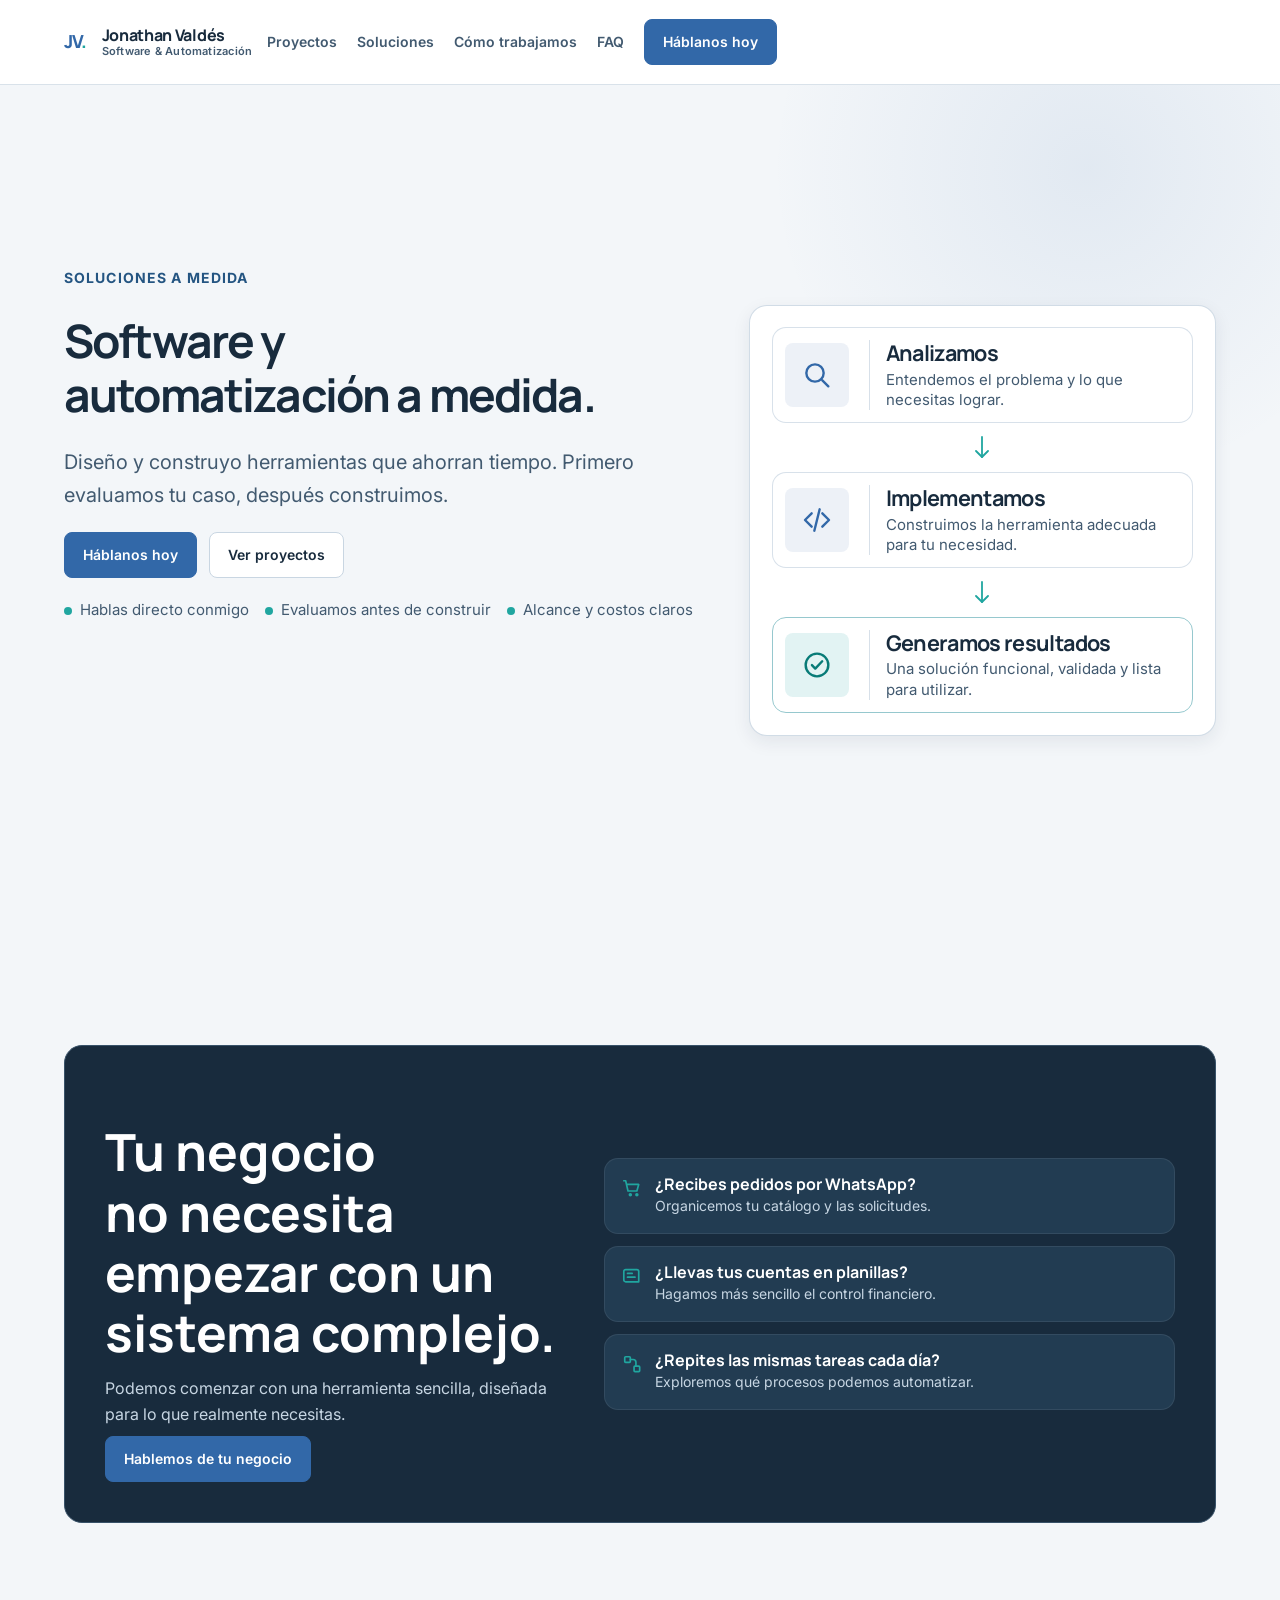
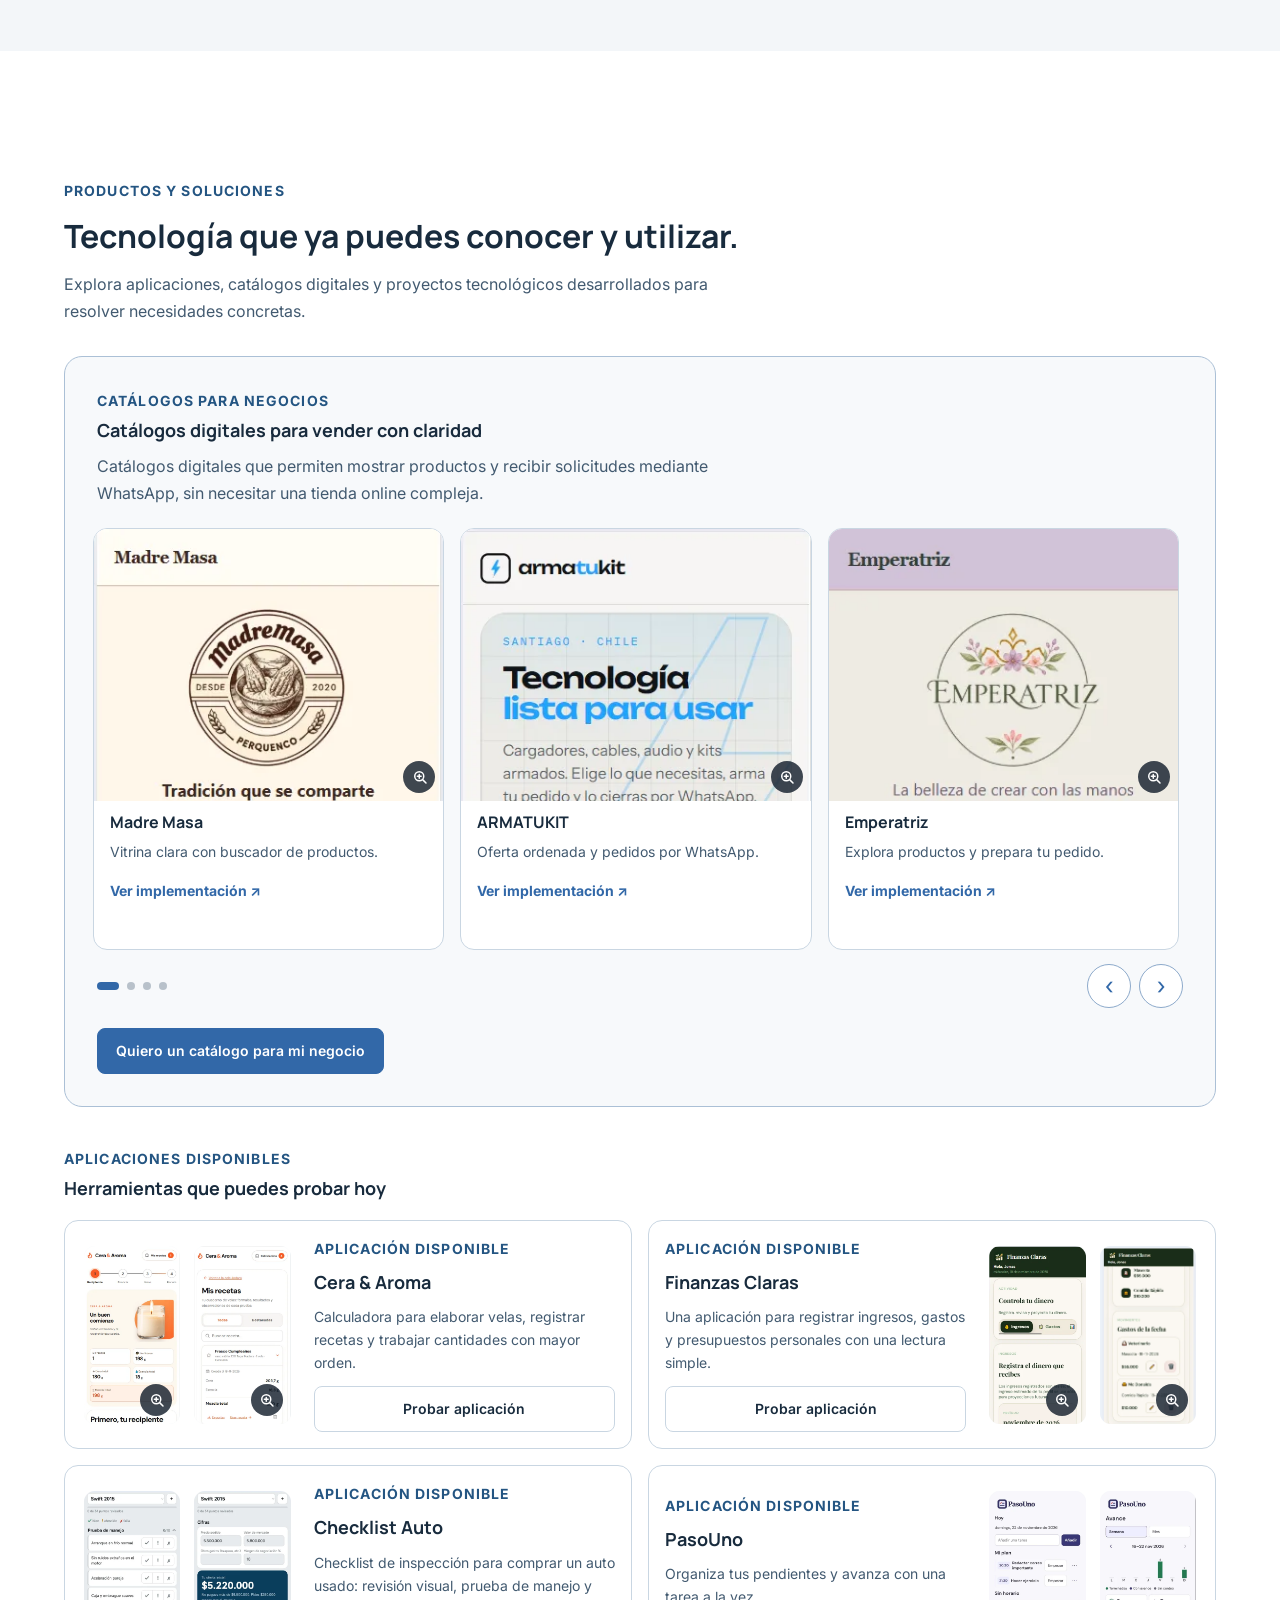
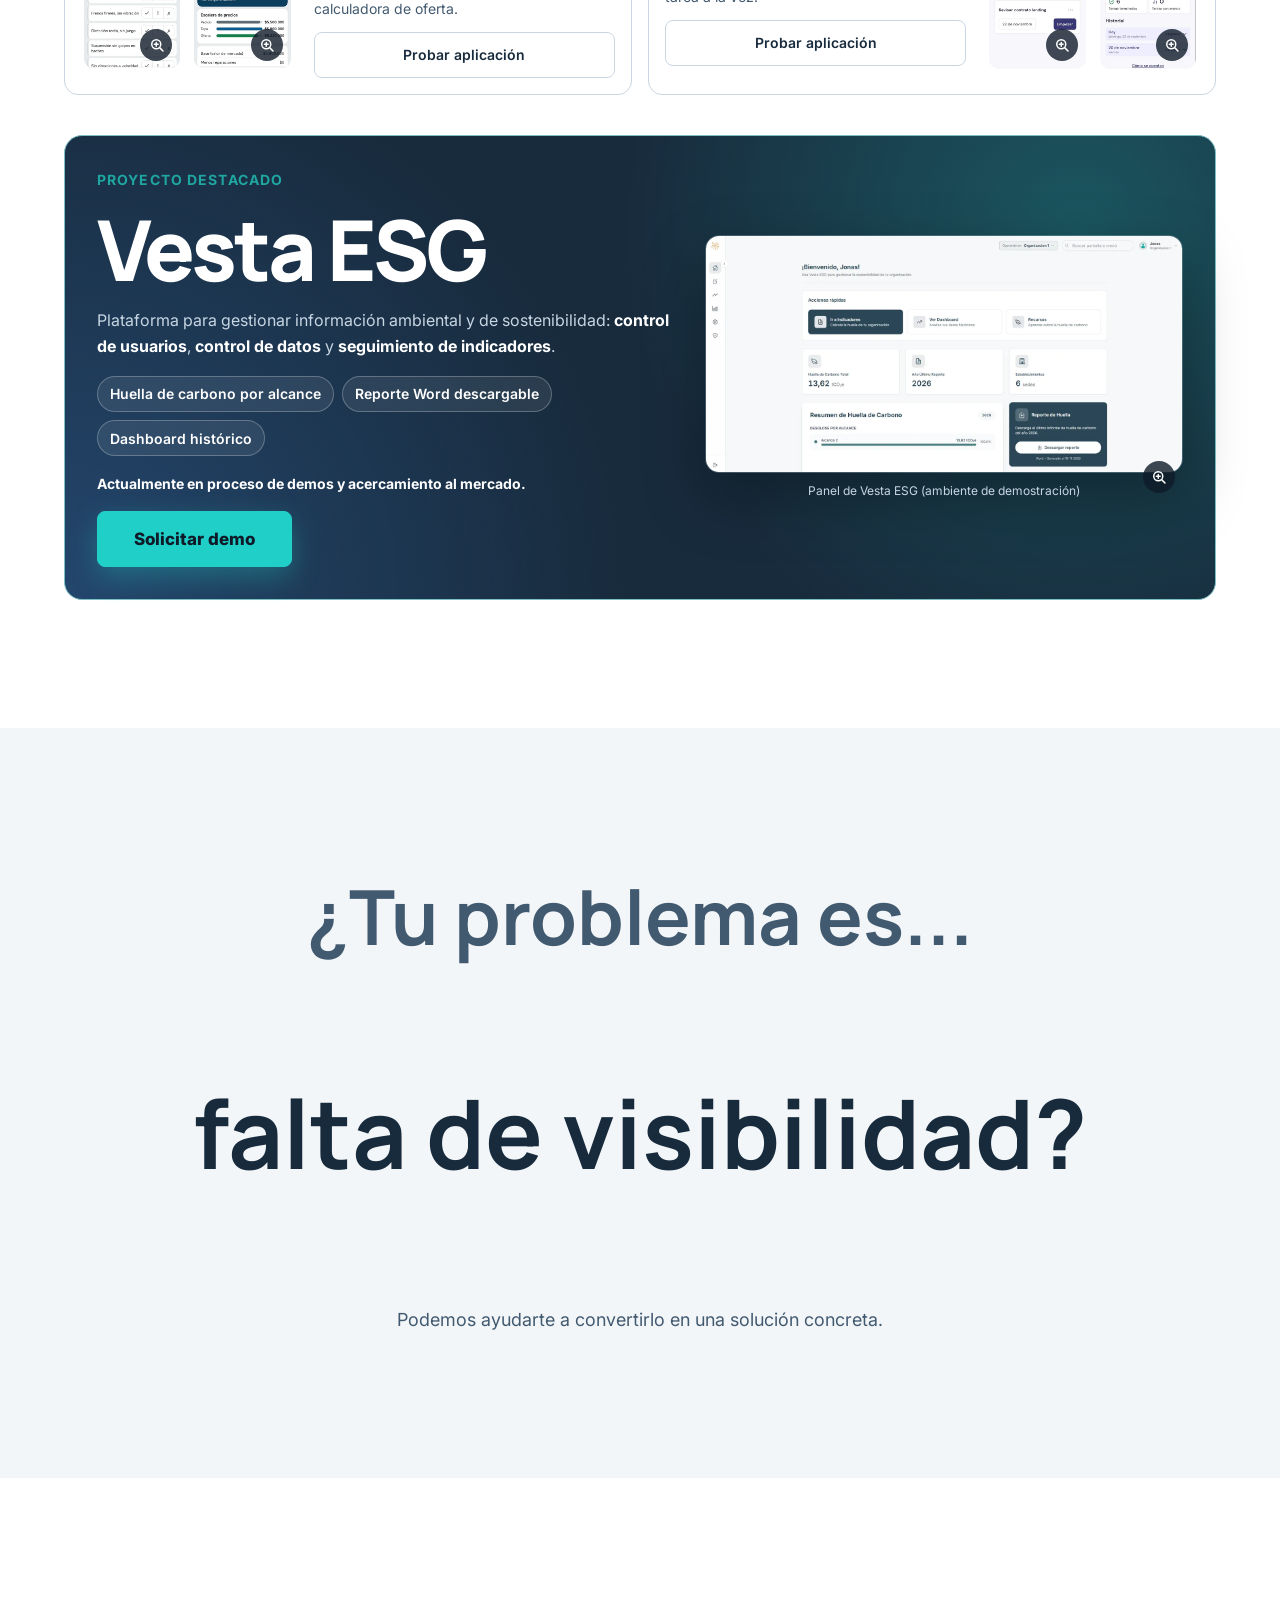
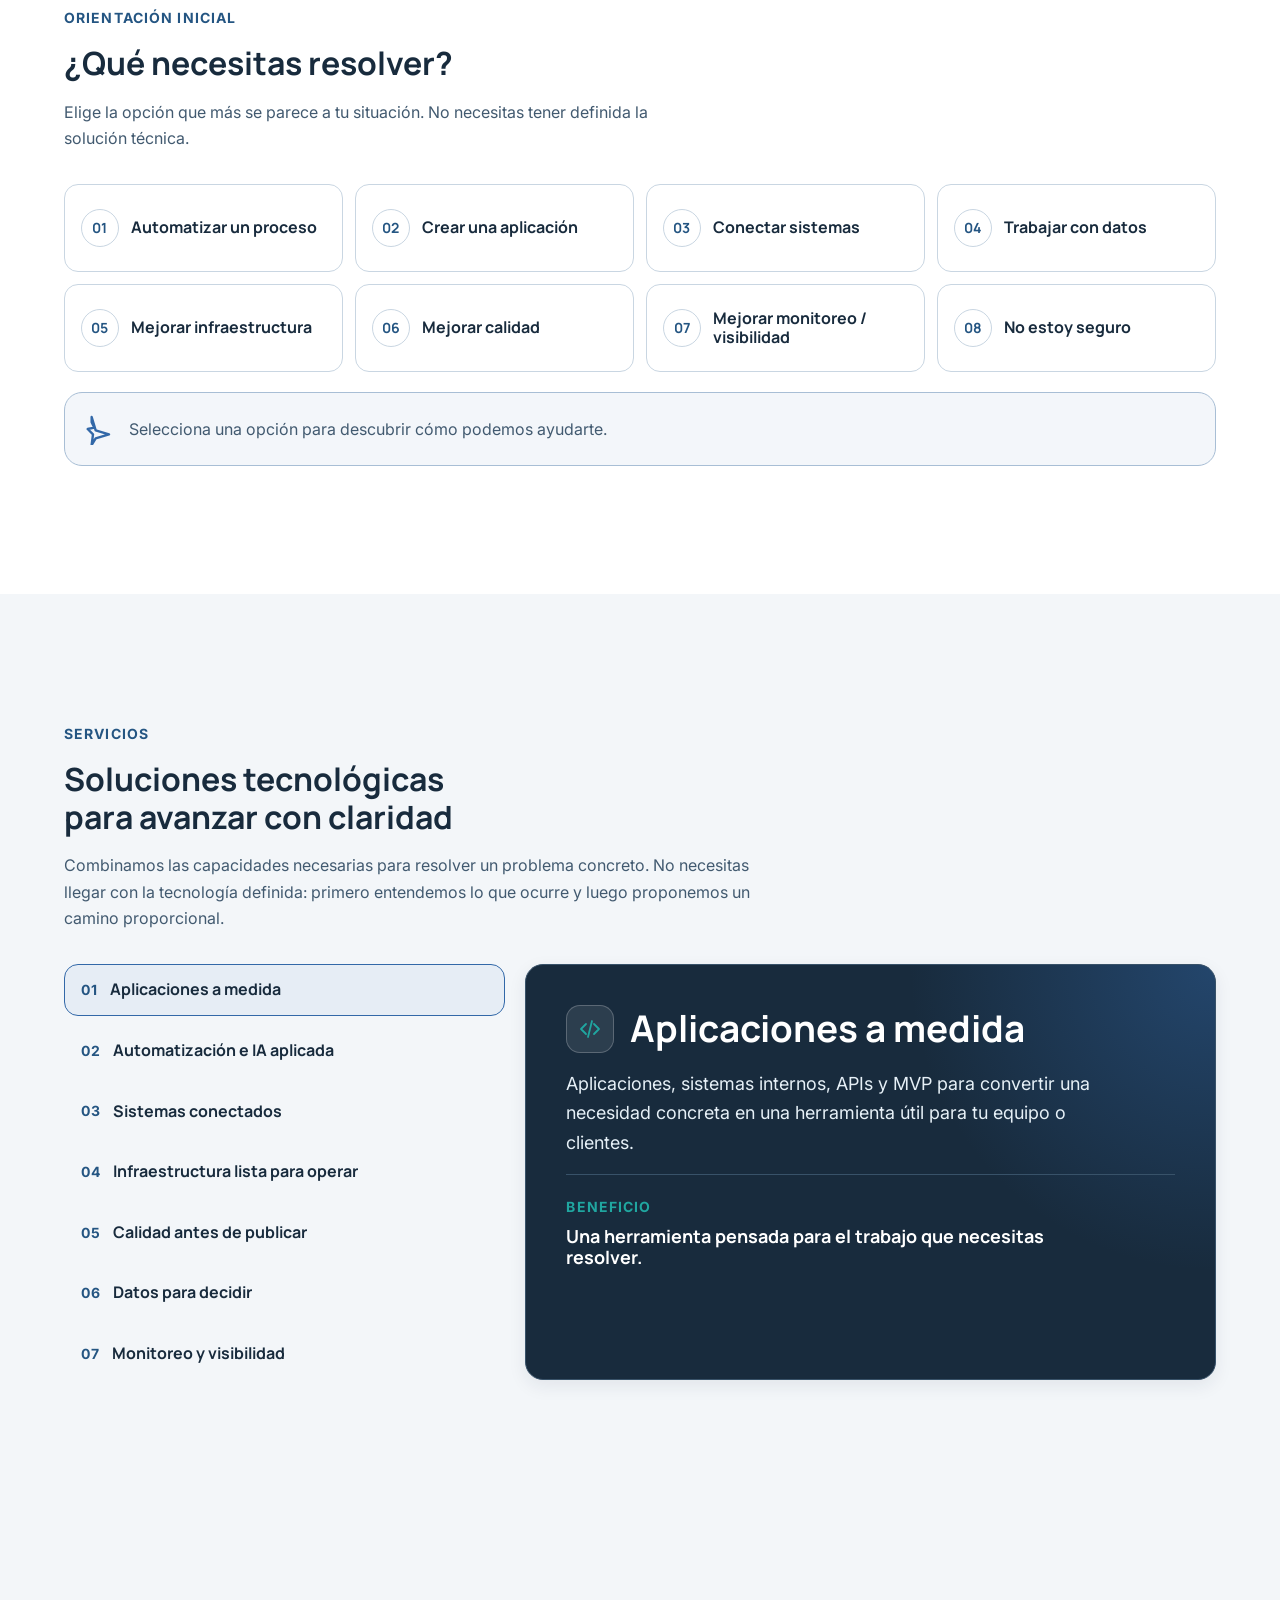
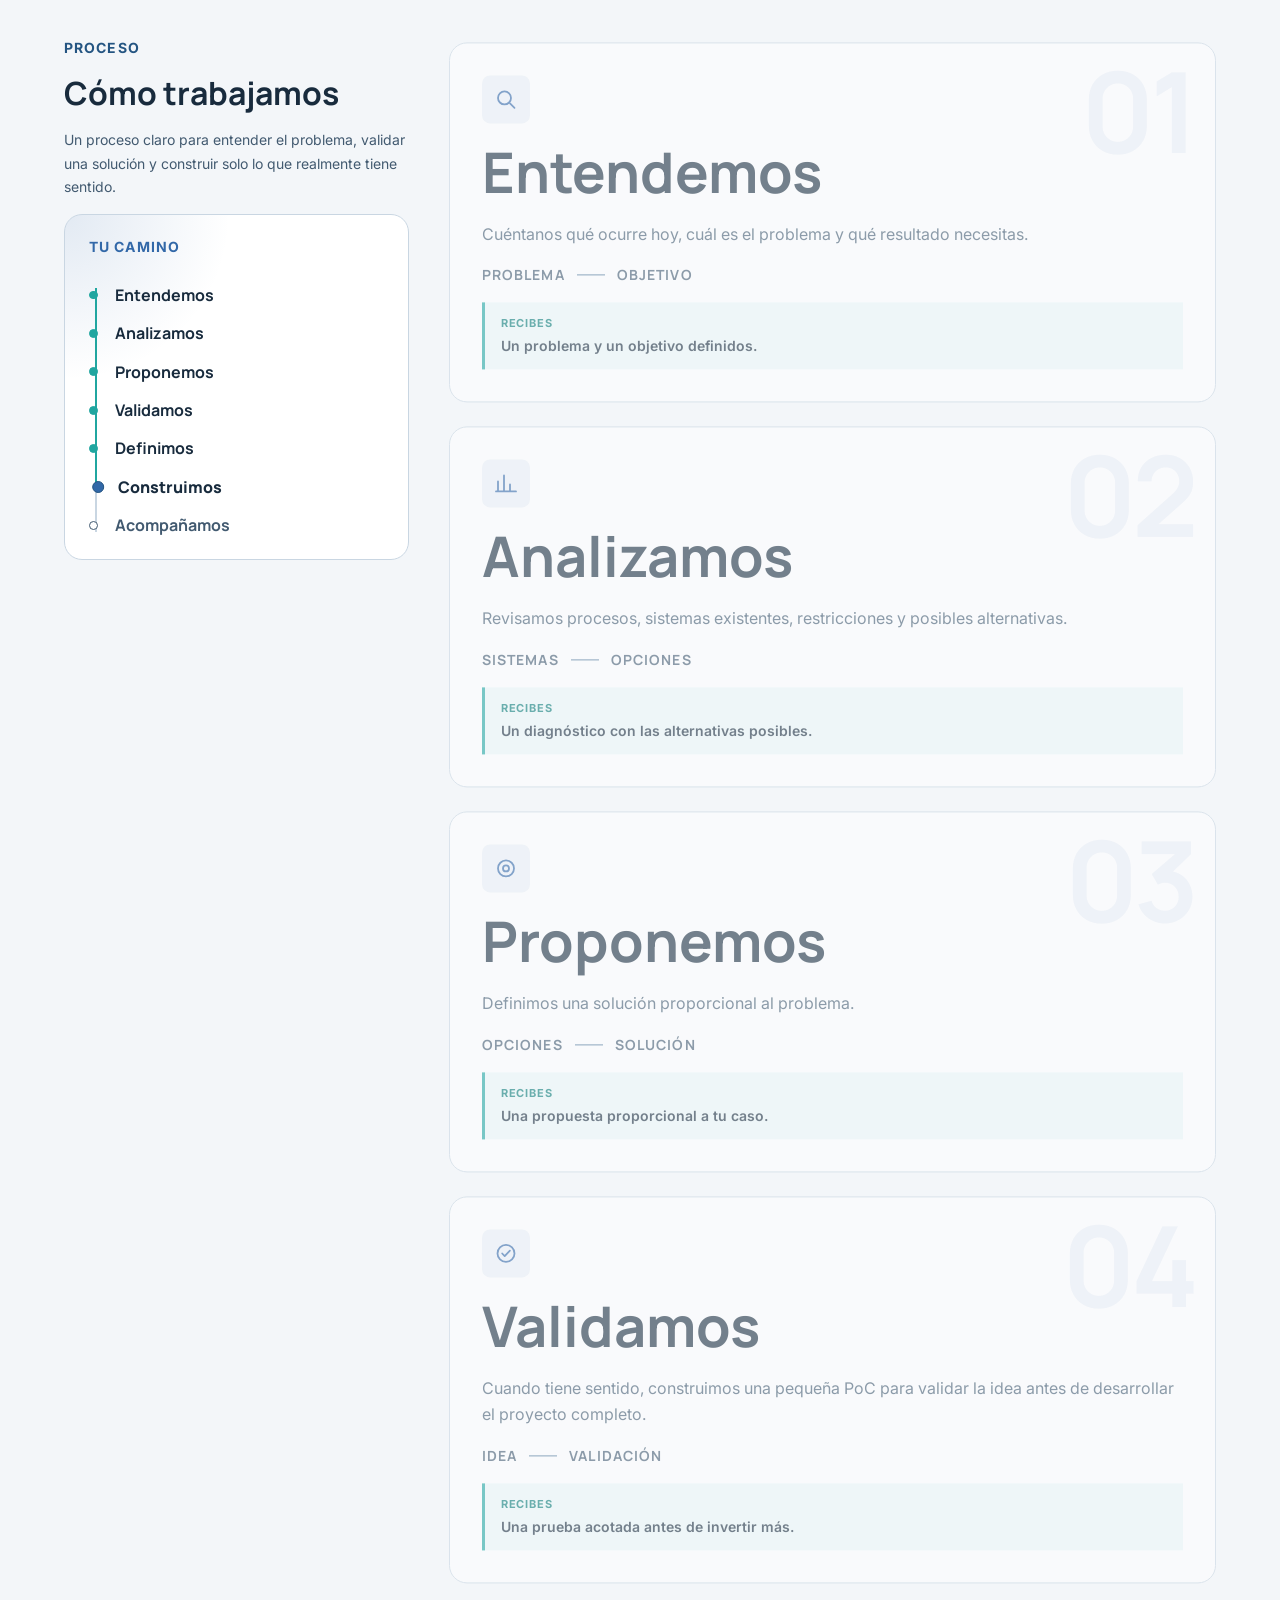
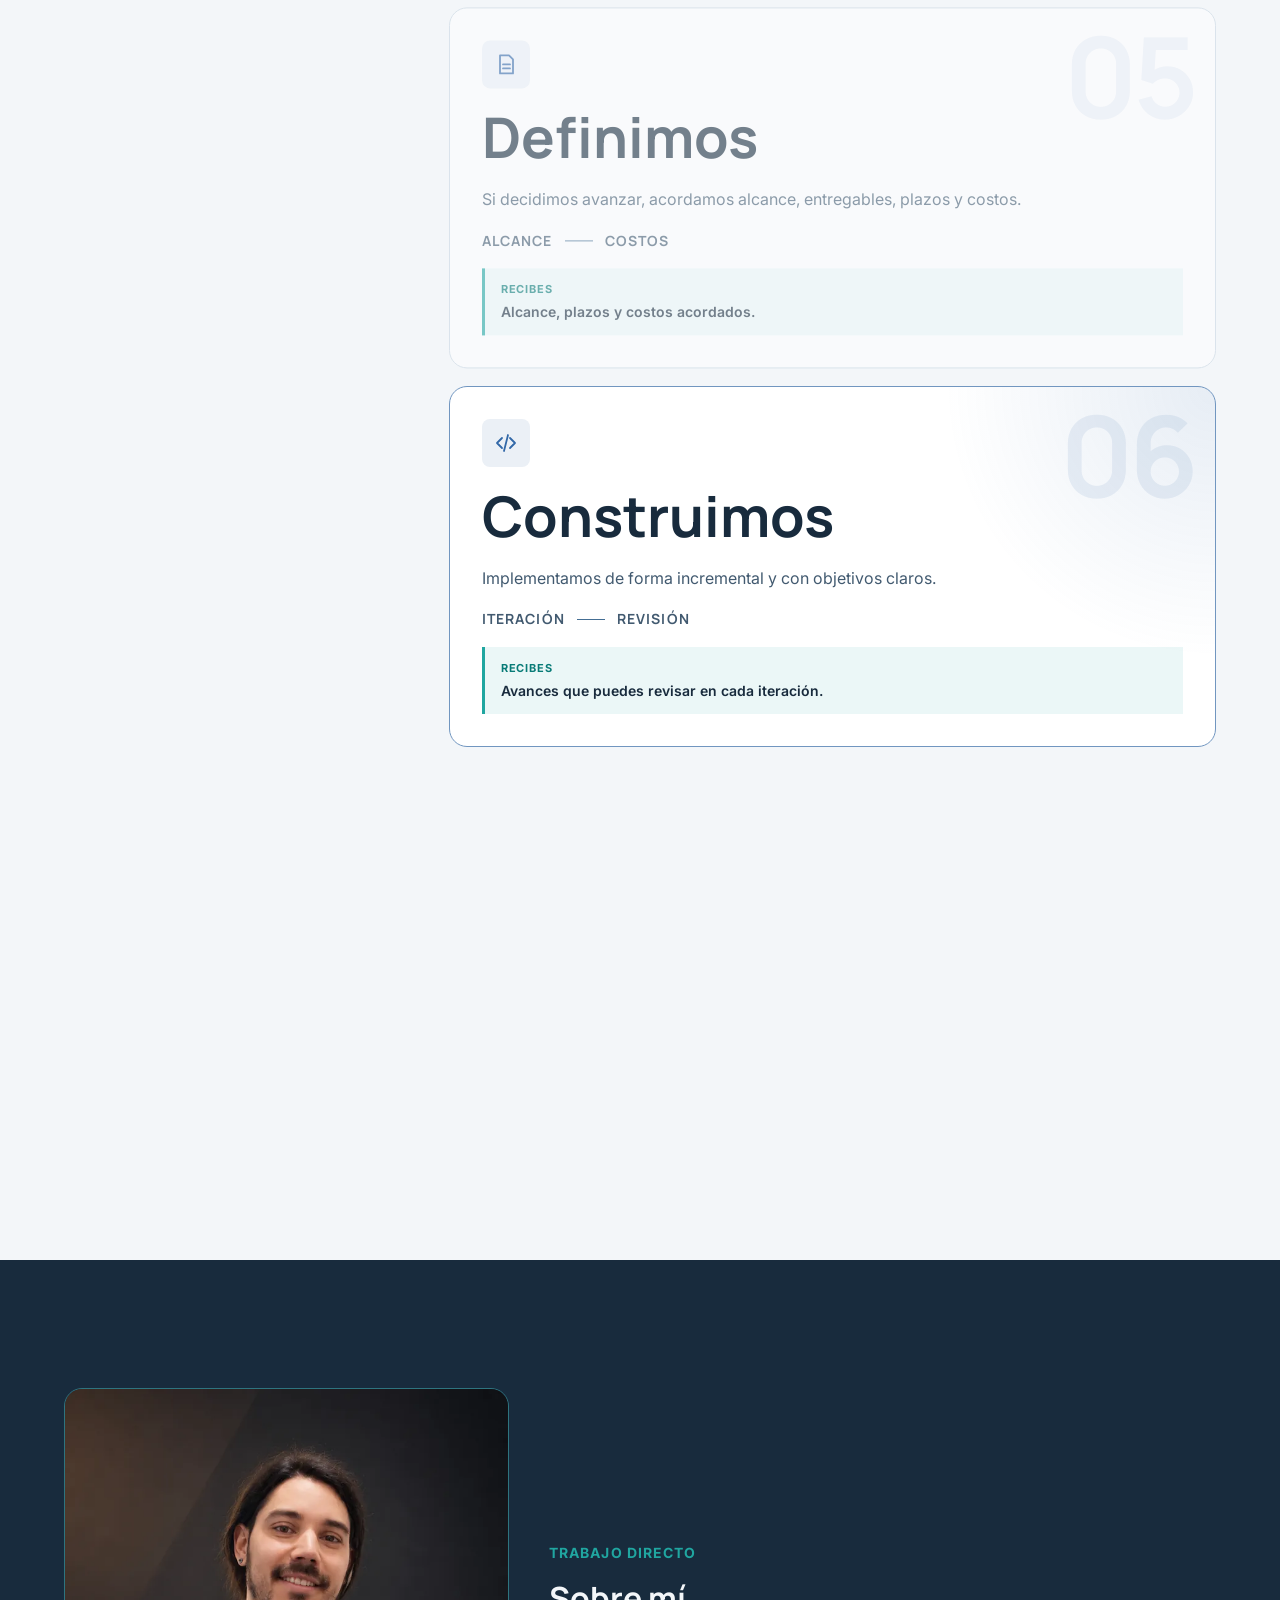
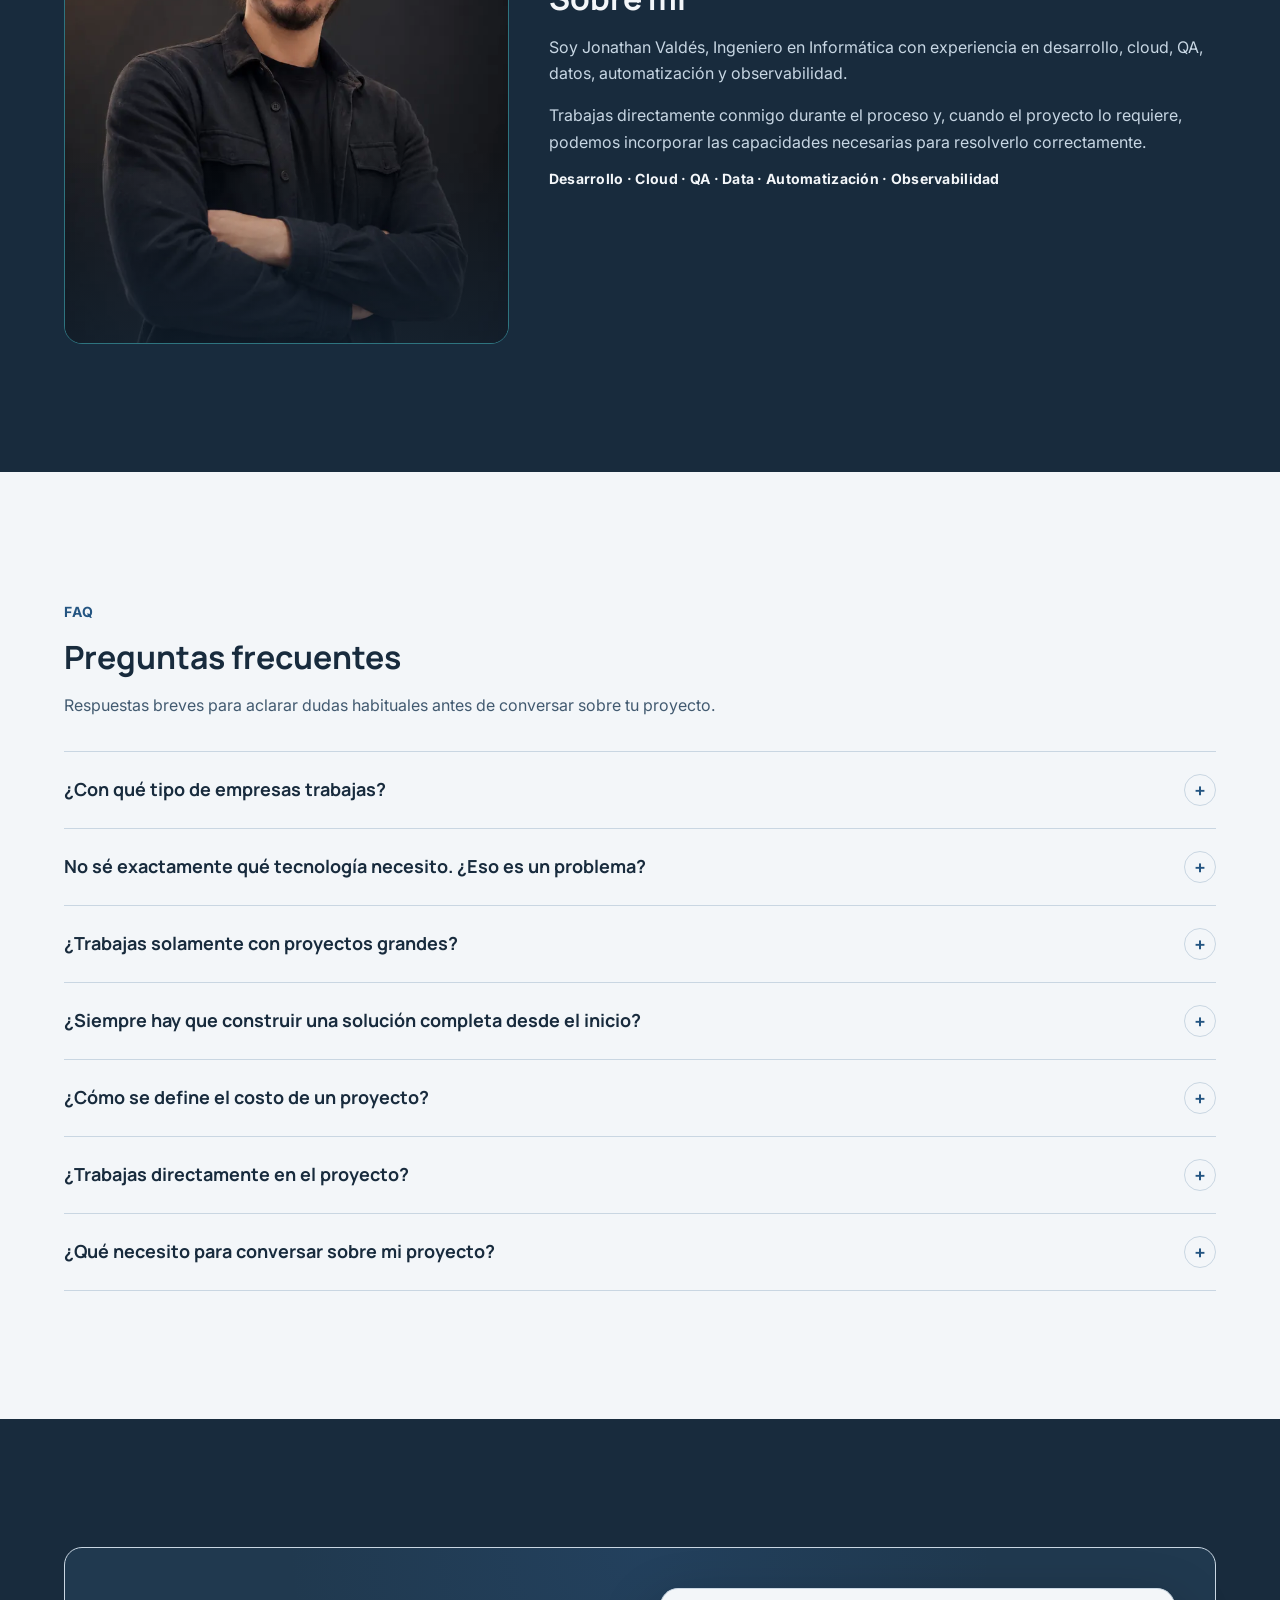
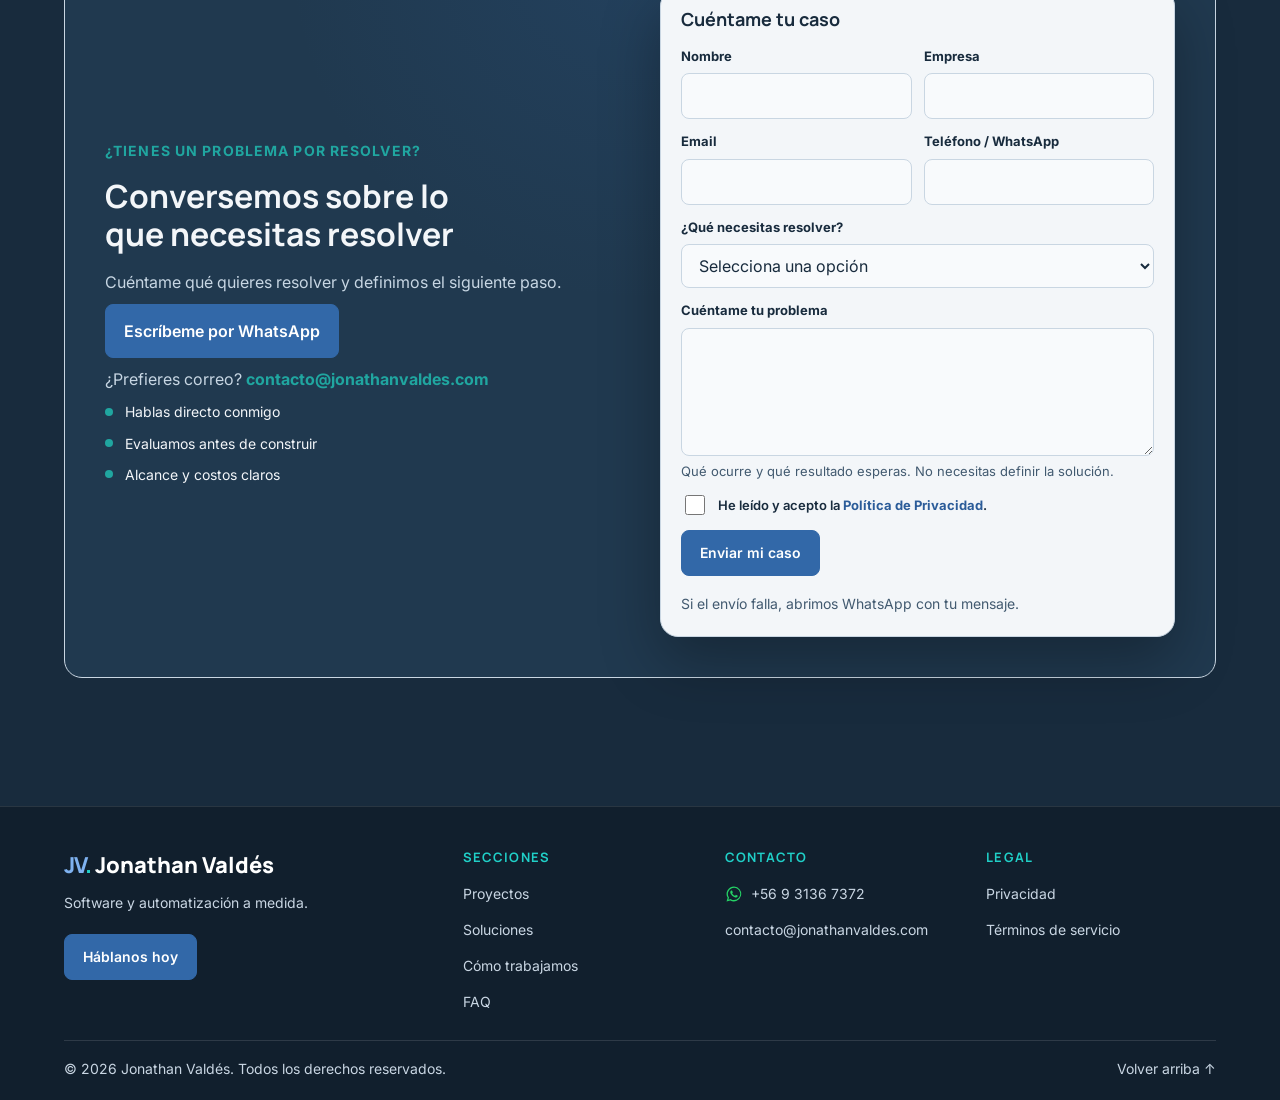
==== commit 67c418ce: "feat(galeria): galería ampliada de proyectos y textos de Vesta (Specs 074-075) Co-Authored-By: Claud" ====
--- a/index.html
+++ b/index.html
@@ -29,7 +29,7 @@
     <link rel="preconnect" href="https://fonts.googleapis.com">
     <link rel="preconnect" href="https://fonts.gstatic.com" crossorigin>
     <link href="https://fonts.googleapis.com/css2?family=Inter:wght@400;500;600&family=Manrope:wght@600;700&display=swap" rel="stylesheet">
-    <link rel="stylesheet" href="assets/css/styles.css?v=072">
+    <link rel="stylesheet" href="assets/css/styles.css?v=073">
     <script type="application/ld+json">
       {
         "@context": "https://schema.org",
@@ -62,6 +62,7 @@
     </script>
     <script src="assets/js/main.js?v=s13" defer></script>
     <script src="assets/js/consent.js?v=s01" defer></script>
+    <script src="assets/js/gallery.js?v=s01" defer></script>
   </head>
   <body id="top">
     <a class="skip-link" href="#main-content">Saltar al contenido principal</a>
@@ -219,19 +220,19 @@
                   <div class="app-showcase__images"><figure><img src="assets/images/products/finanzas-claras-resumen.webp" alt="Resumen de ingresos y gastos en Finanzas Claras" loading="lazy" width="361" height="803"></figure><figure><img src="assets/images/products/finanzas-claras-movimientos.webp" alt="Listado de movimientos en Finanzas Claras" loading="lazy" width="387" height="816"></figure></div>
                   <div class="app-showcase__content"><p class="cases__eyebrow">Aplicación disponible</p><h4>Finanzas Claras</h4><p>Una aplicación para registrar ingresos, gastos y presupuestos personales con una lectura simple.</p><a class="button button--secondary" href="https://finanzasclaras-736.pages.dev/" target="_blank" rel="noopener noreferrer">Probar aplicación</a></div>
                 </article>
-                <article class="app-showcase__item">
+                <article class="app-showcase__item" data-gallery="checklist-auto-datos-lg.webp|Datos del anuncio y del vehículo en Checklist Auto;;checklist-auto-manejo-lg.webp|Lista de revisión de la prueba de manejo en Checklist Auto;;checklist-auto-calculadora-lg.webp|Calculadora de oferta inicial en Checklist Auto">
                   <div class="app-showcase__images"><figure><img src="assets/images/products/checklist-auto-manejo.webp" alt="Lista de revisión de la prueba de manejo en Checklist Auto" loading="lazy" width="366" height="740"></figure><figure><img src="assets/images/products/checklist-auto-calculadora.webp" alt="Calculadora de oferta inicial en Checklist Auto" loading="lazy" width="366" height="740"></figure></div>
                   <div class="app-showcase__content"><p class="cases__eyebrow">Aplicación disponible</p><h4>Checklist Auto</h4><p>Checklist de inspección para comprar un auto usado: revisión visual, prueba de manejo y calculadora de oferta.</p><a class="button button--secondary" href="https://checklist-auto.pages.dev/" target="_blank" rel="noopener noreferrer">Probar aplicación</a></div>
                 </article>
-                <article class="app-showcase__item">
+                <article class="app-showcase__item" data-gallery="pasouno-hoy-lg.webp|Pantalla Hoy de PasoUno con el plan del día;;pasouno-bandeja-lg.webp|Bandeja de ideas en PasoUno;;pasouno-avance-lg.webp|Pantalla de avance semanal en PasoUno">
                   <div class="app-showcase__images"><figure><img src="assets/images/products/pasouno-hoy.webp" alt="Pantalla Hoy de PasoUno con el plan del día" loading="lazy" width="366" height="740"></figure><figure><img src="assets/images/products/pasouno-avance.webp" alt="Pantalla de avance semanal en PasoUno" loading="lazy" width="366" height="740"></figure></div>
                   <div class="app-showcase__content"><p class="cases__eyebrow">Aplicación disponible</p><h4>PasoUno</h4><p>Organiza tus pendientes y avanza con una tarea a la vez.</p><a class="button button--secondary" href="https://pasouno.pages.dev/" target="_blank" rel="noopener noreferrer">Probar aplicación</a></div>
                 </article>
               </div>
             </section>
 
-            <section class="featured-project" aria-labelledby="vesta-esg-title">
-              <div class="featured-project__content"><p class="cases__eyebrow">Proyecto destacado</p><h3 id="vesta-esg-title">Vesta ESG</h3><p>Plataforma para gestionar información ambiental y de sostenibilidad en un flujo completo: acceso de usuarios, control de datos y seguimiento de iniciativas.</p><ul class="featured-project__pills" aria-label="Alcance de Vesta ESG"><li>Acceso con usuarios</li><li>Información persistente</li><li>Flujo de gestión</li></ul><p class="featured-project__note">Actualmente en proceso de demos y acercamiento al mercado.</p><a class="button button--primary" href="#contacto">Solicitar demo</a></div>
+            <section class="featured-project" aria-labelledby="vesta-esg-title" data-gallery="vesta-esg-dashboard-lg.webp|Panel principal de Vesta ESG con huella de carbono, acciones rápidas y reporte descargable;;vesta-esg-admin-lg.webp|Administración de Vesta ESG con usuarios, organizaciones, proyectos y establecimientos;;vesta-esg-login-lg.webp|Inicio de sesión de Vesta ESG">
+              <div class="featured-project__content"><p class="cases__eyebrow">Proyecto destacado</p><h3 id="vesta-esg-title">Vesta ESG</h3><p>Plataforma para gestionar información ambiental y de sostenibilidad: <strong>control de usuarios</strong>, <strong>control de datos</strong> y <strong>seguimiento de indicadores</strong>.</p><ul class="featured-project__pills" aria-label="Alcance de Vesta ESG"><li>Huella de carbono por alcance</li><li>Reporte Word descargable</li><li>Dashboard histórico</li></ul><p class="featured-project__note">Actualmente en proceso de demos y acercamiento al mercado.</p><a class="button button--primary" href="#contacto">Solicitar demo</a></div>
               <figure class="featured-project__shot"><img src="assets/images/products/vesta-esg-dashboard.webp" alt="Panel principal de Vesta ESG con huella de carbono, acciones rápidas y reporte descargable" loading="lazy" width="1400" height="696"><figcaption>Panel de Vesta ESG (ambiente de demostración)</figcaption></figure>
               </section>
           </div>
--- a/assets/css/styles.css
+++ b/assets/css/styles.css
@@ -1,4 +1,4 @@
 @import url("tokens.css?v=054");
 @import url("base.css?v=s01-2");
 @import url("components.css?v=s01-2");
-@import url("sections.css?v=071");
+@import url("sections.css?v=073");
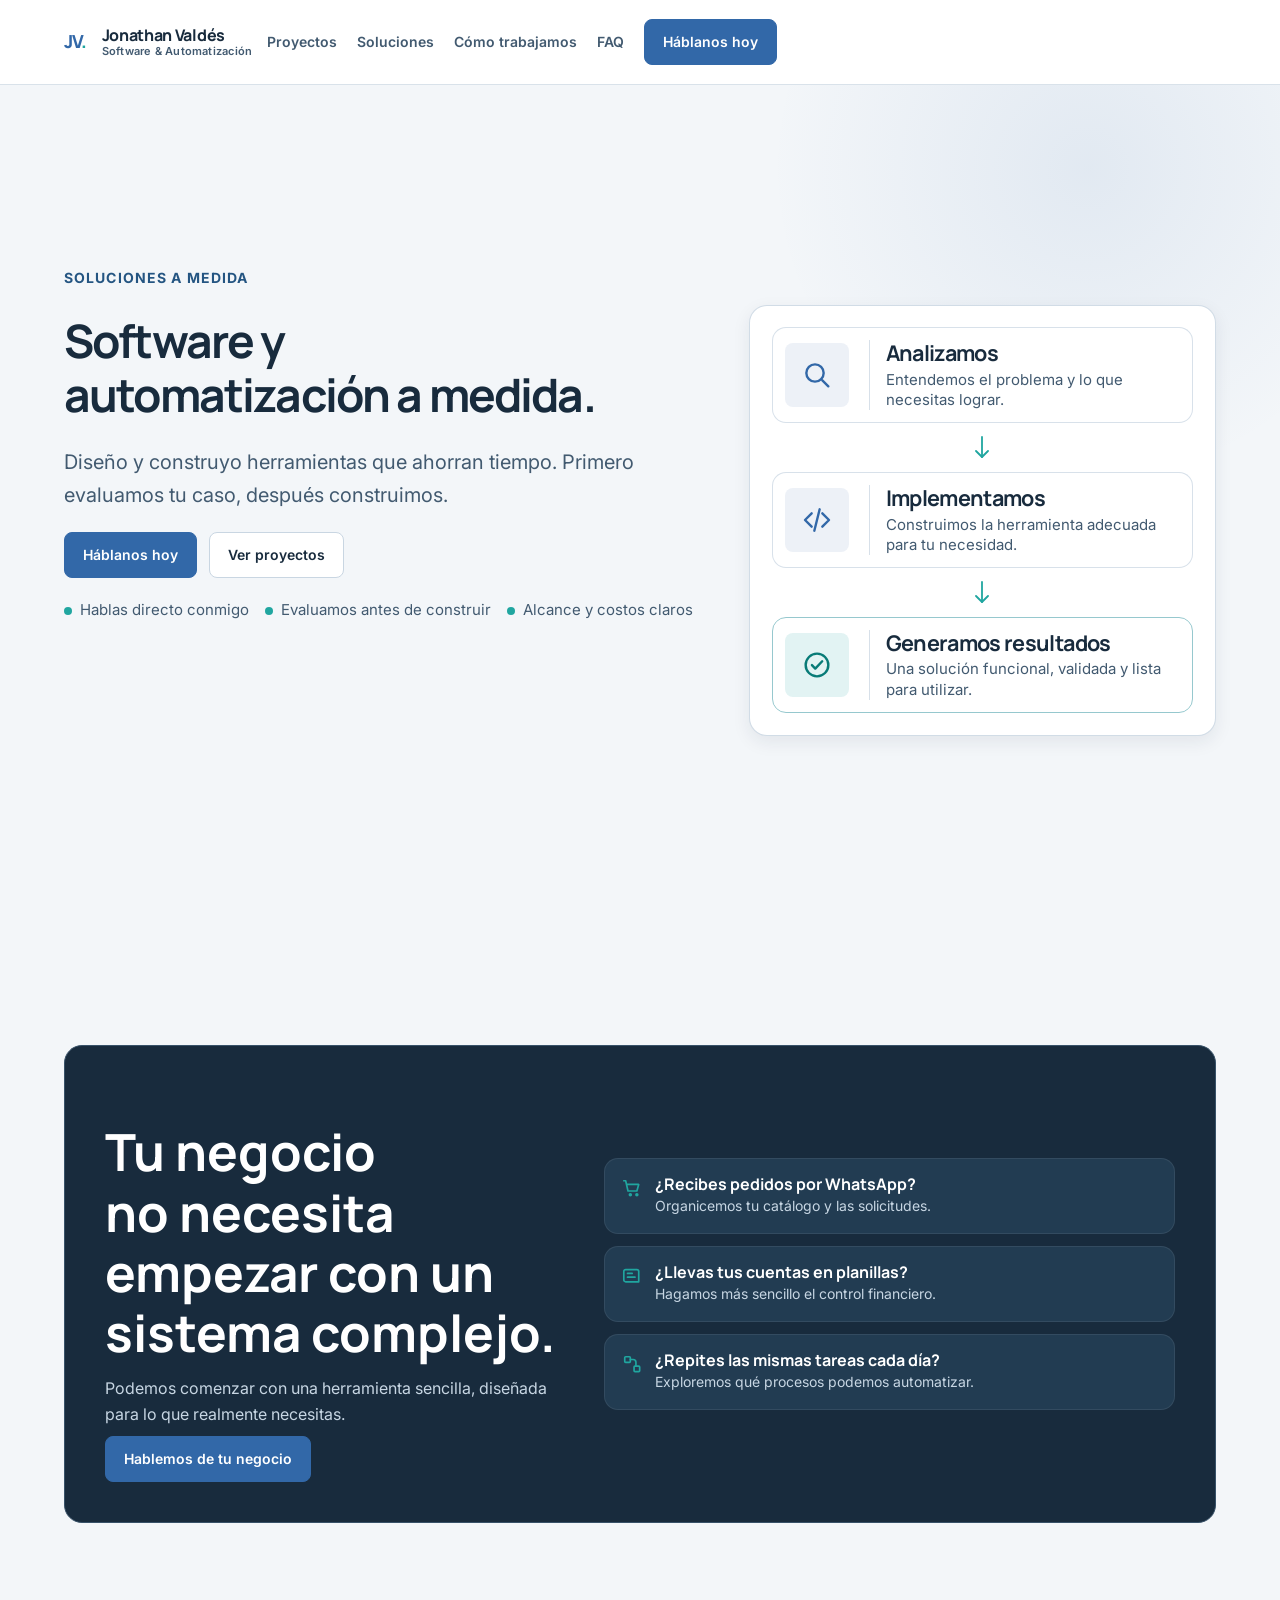
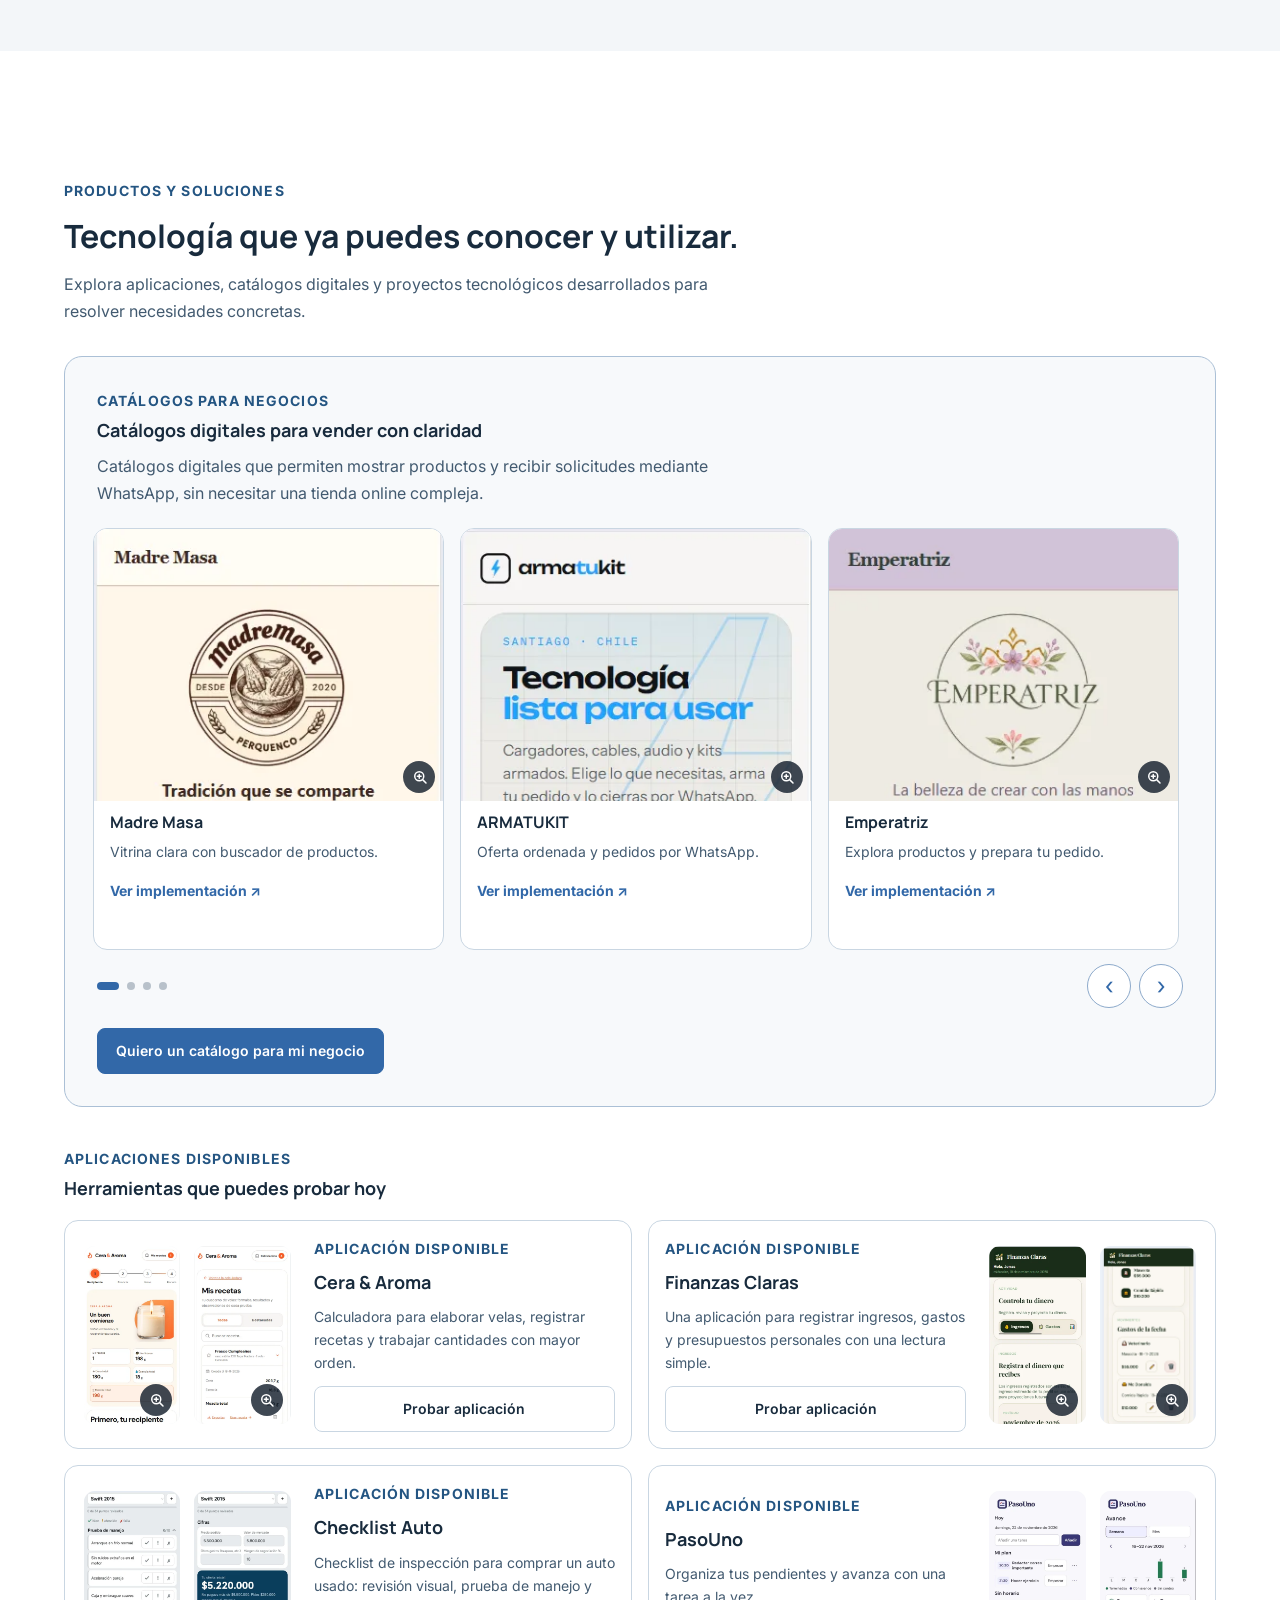
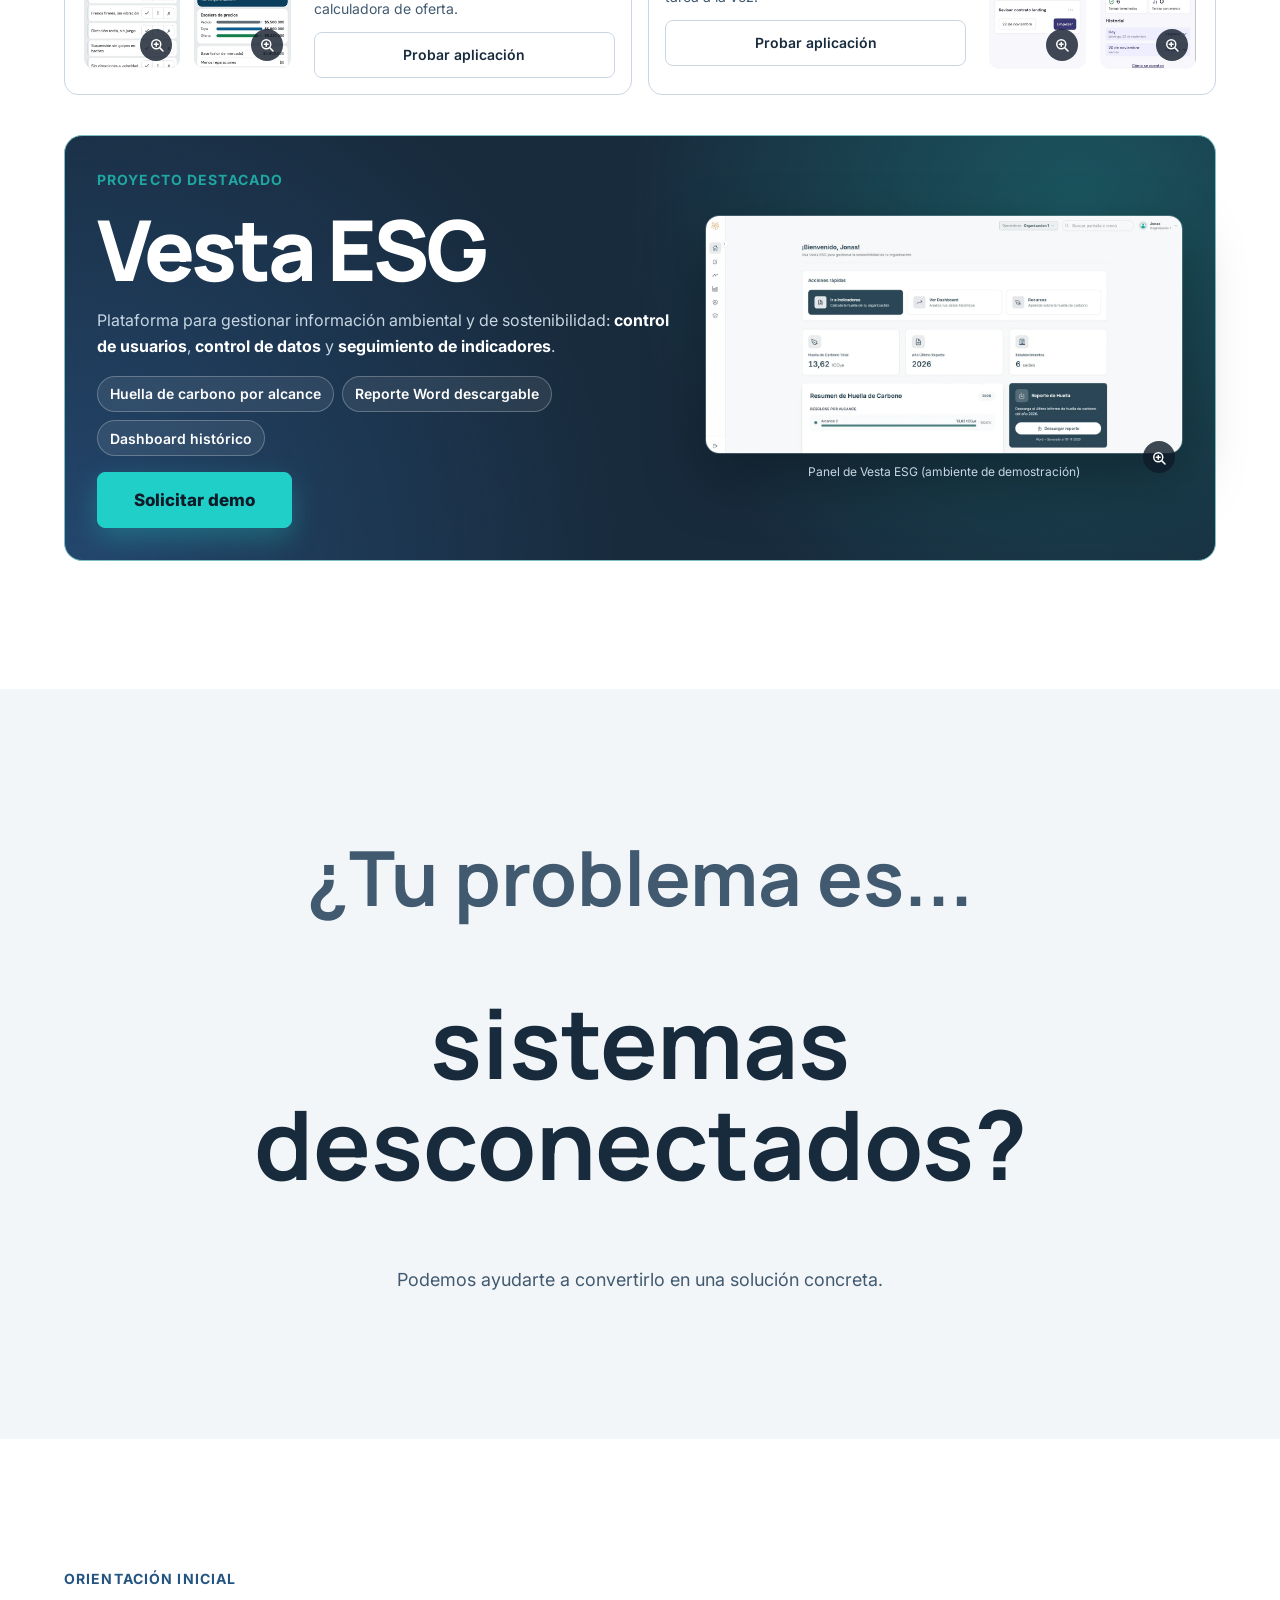
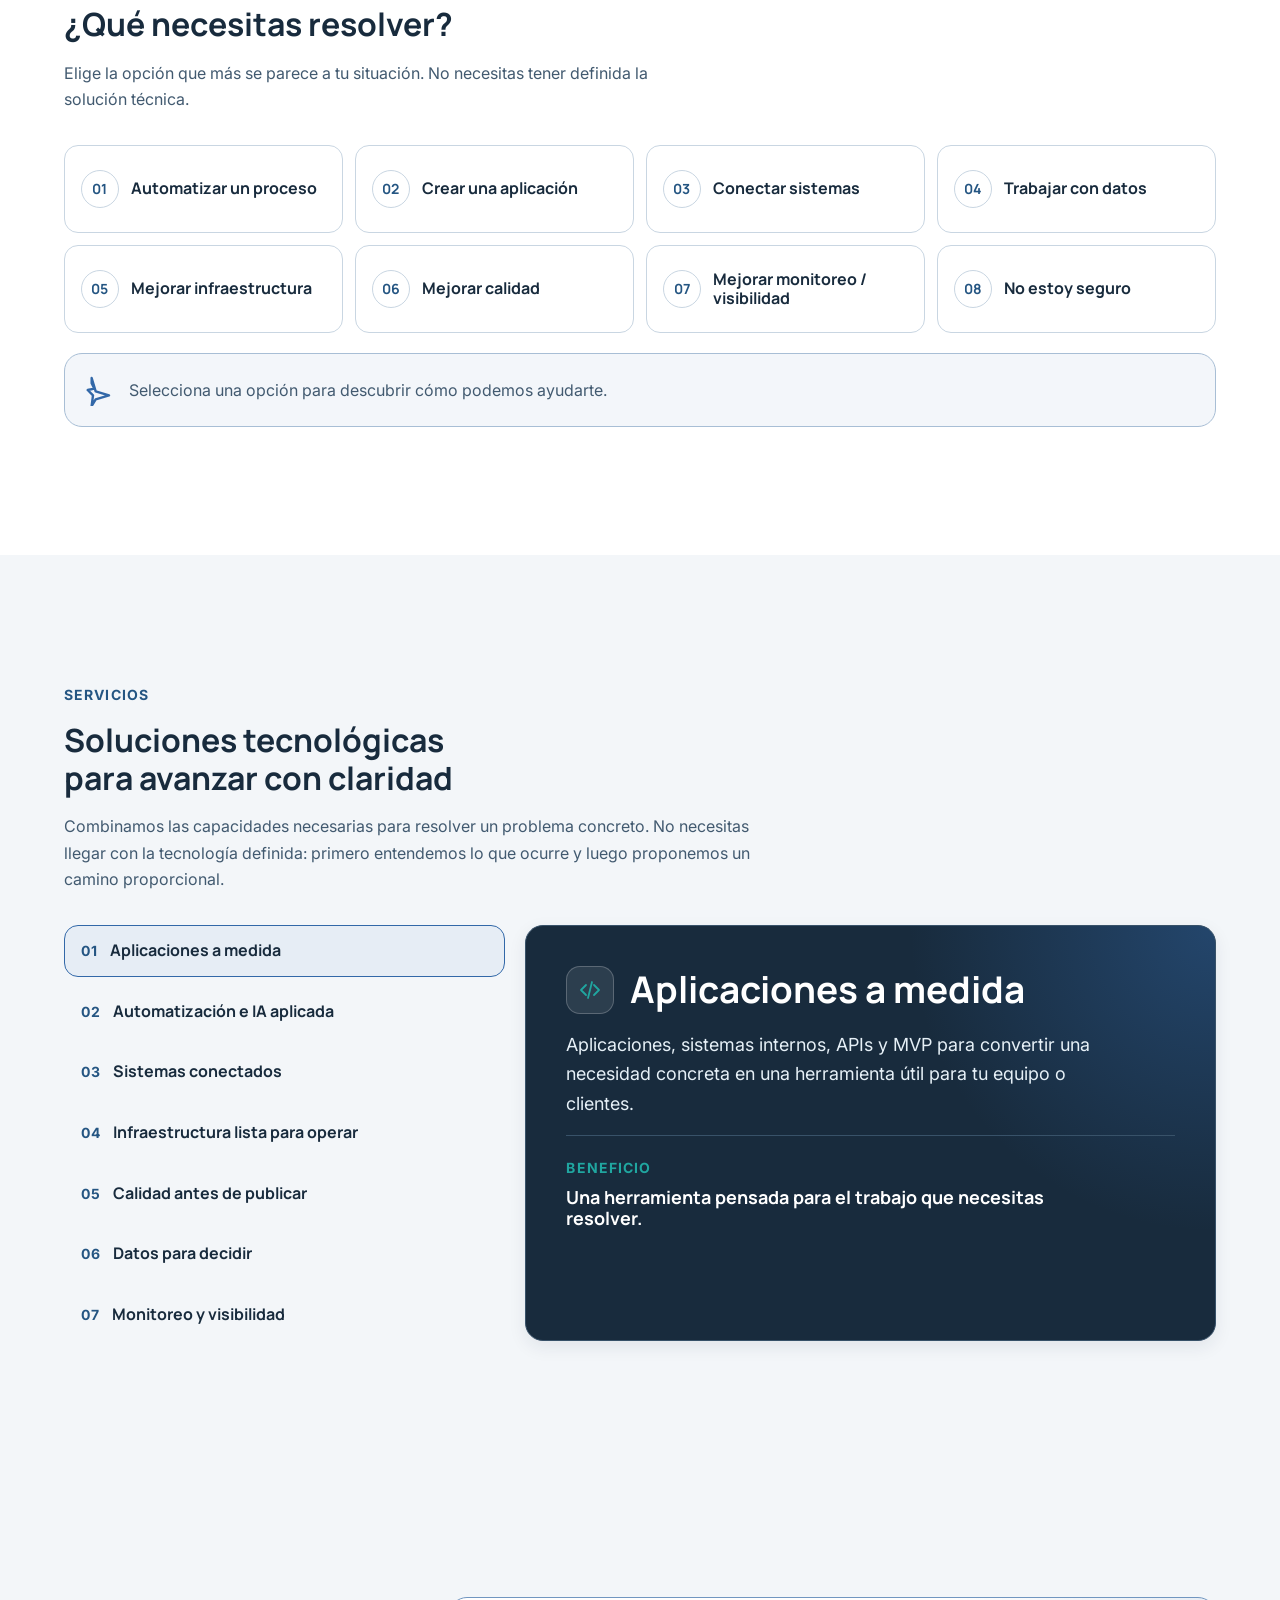
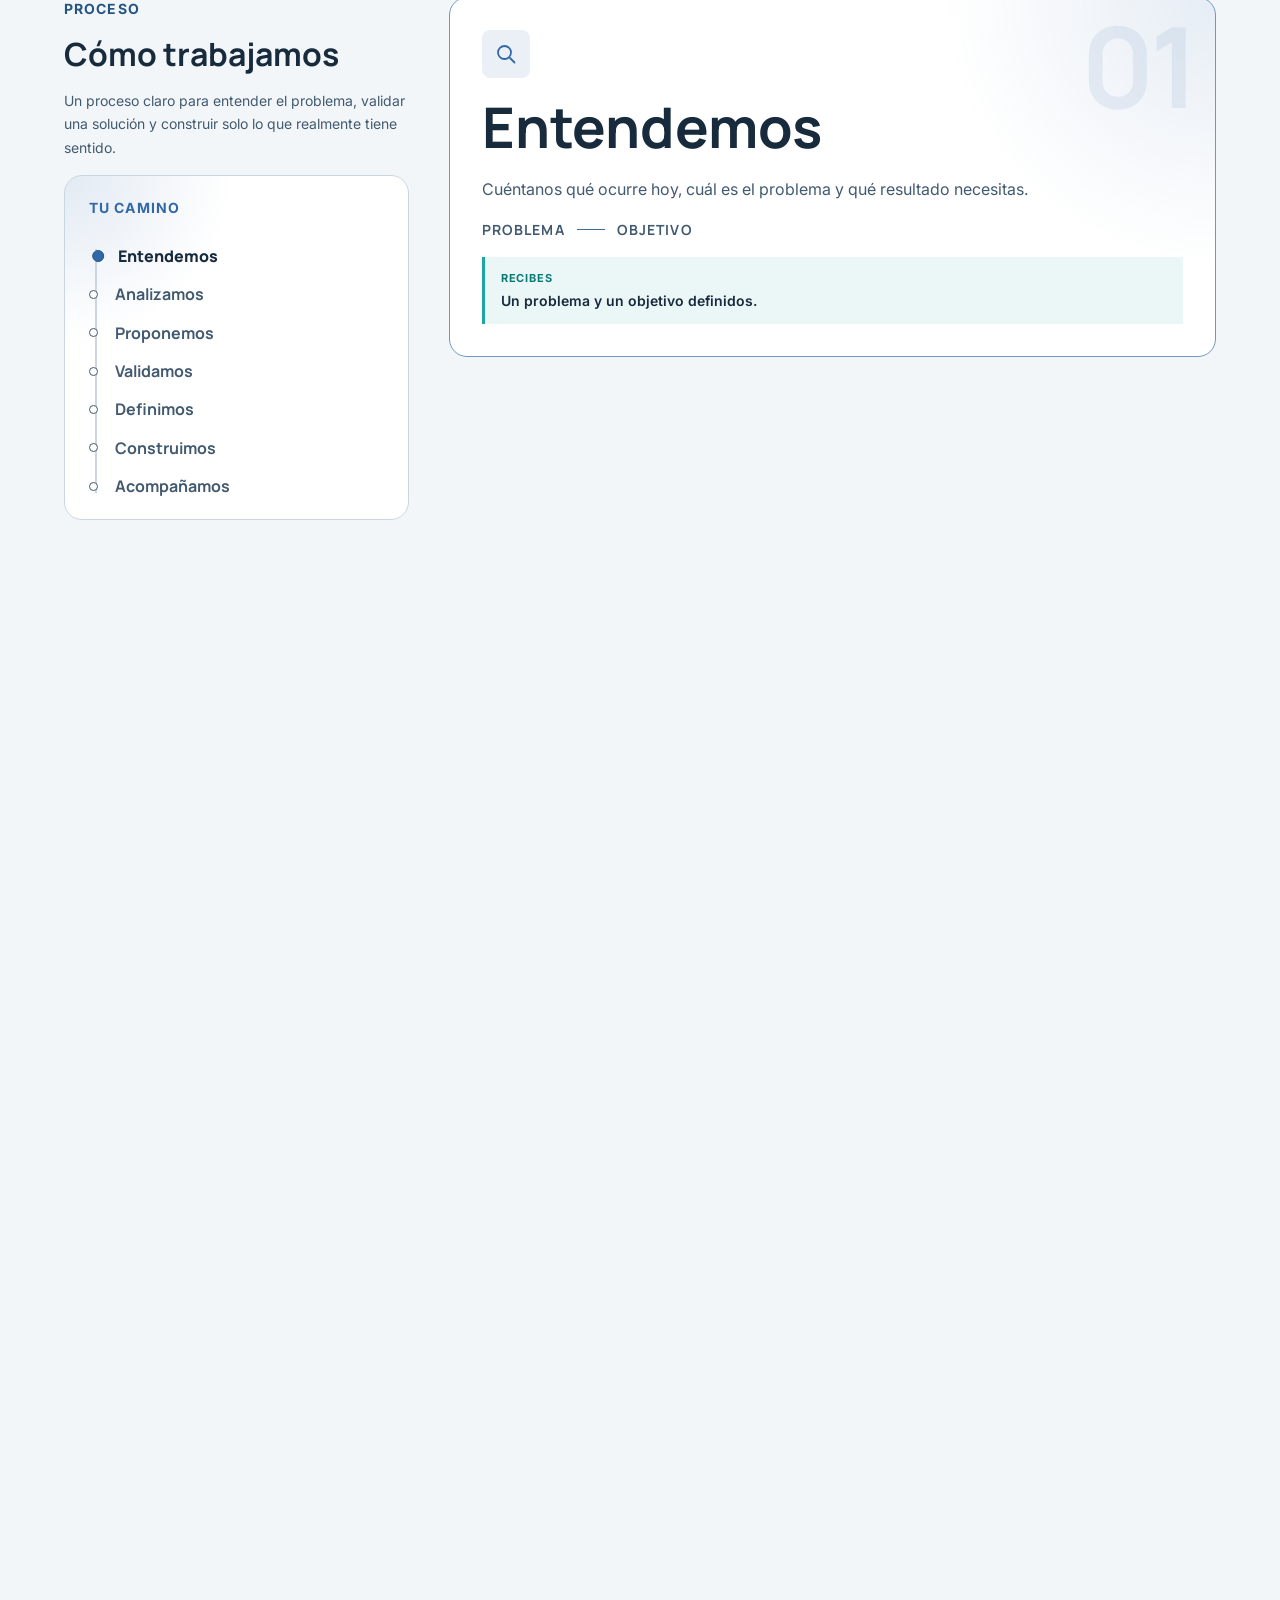
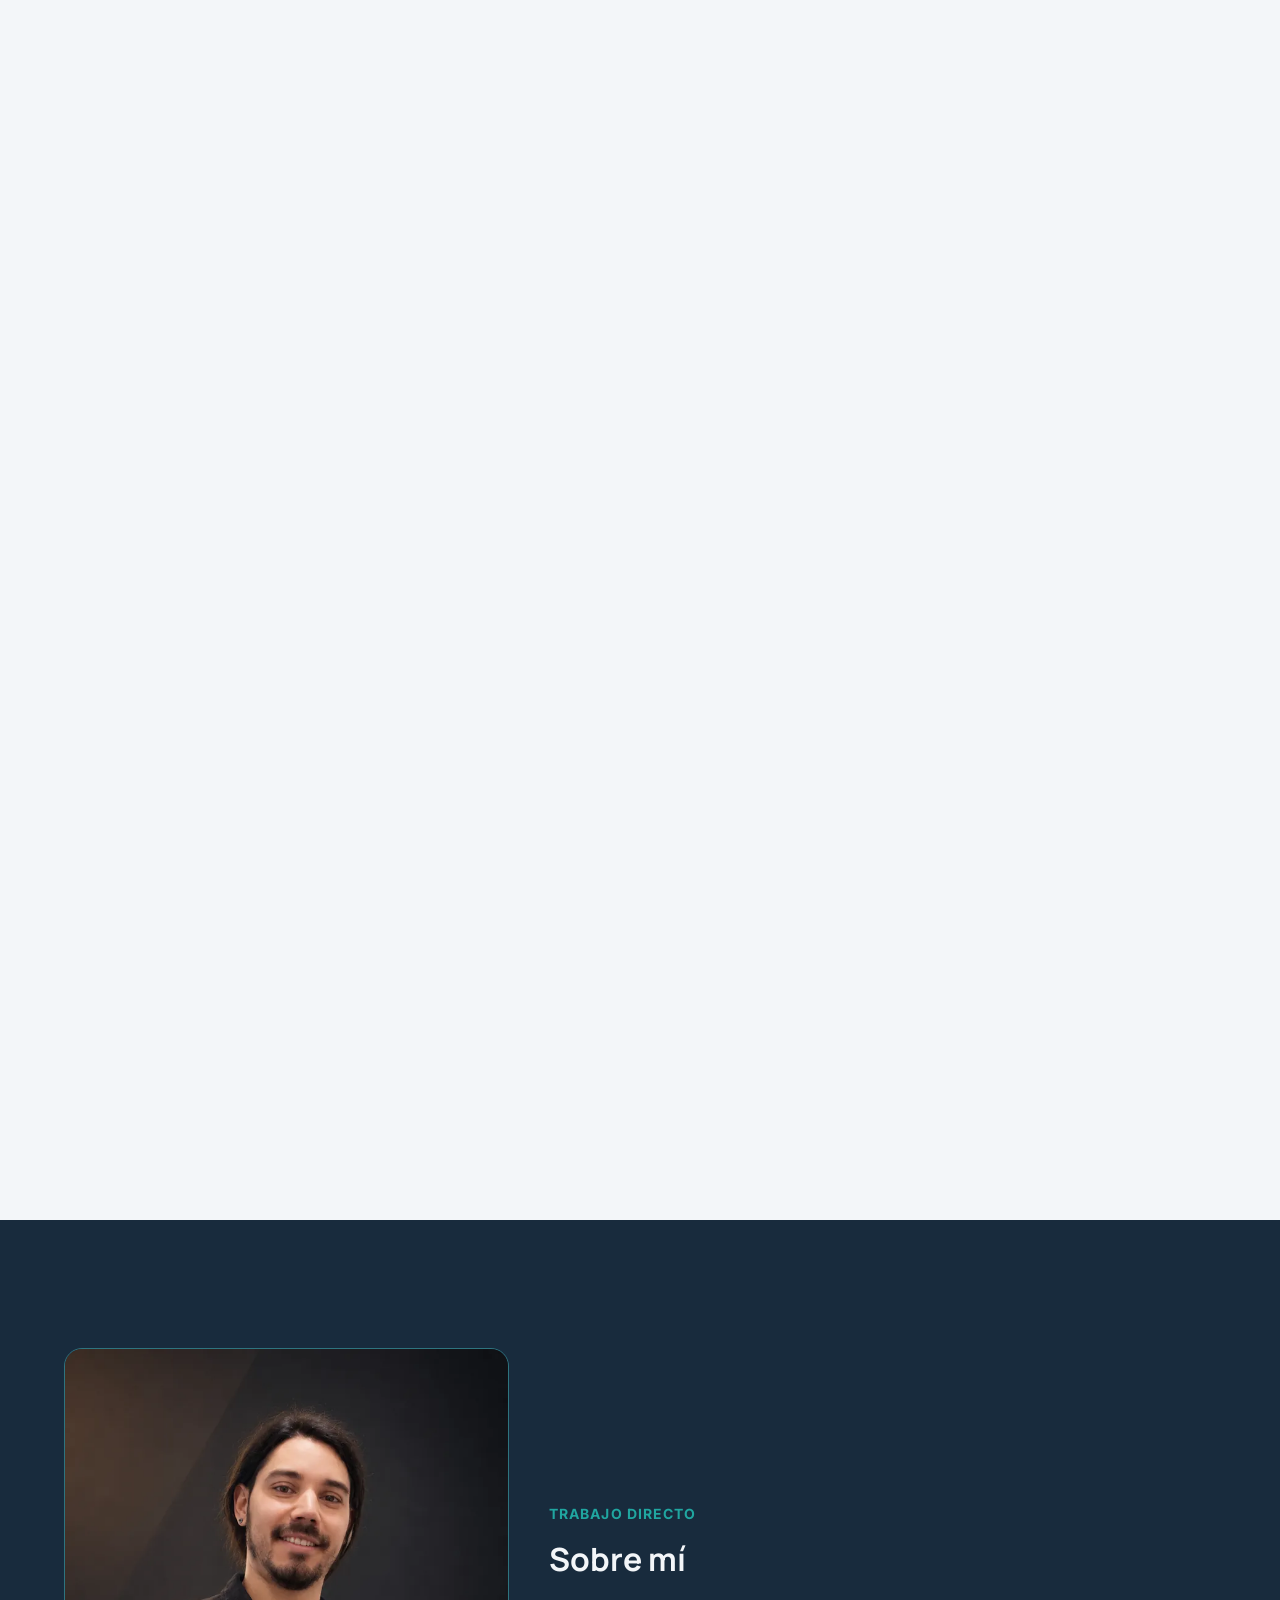
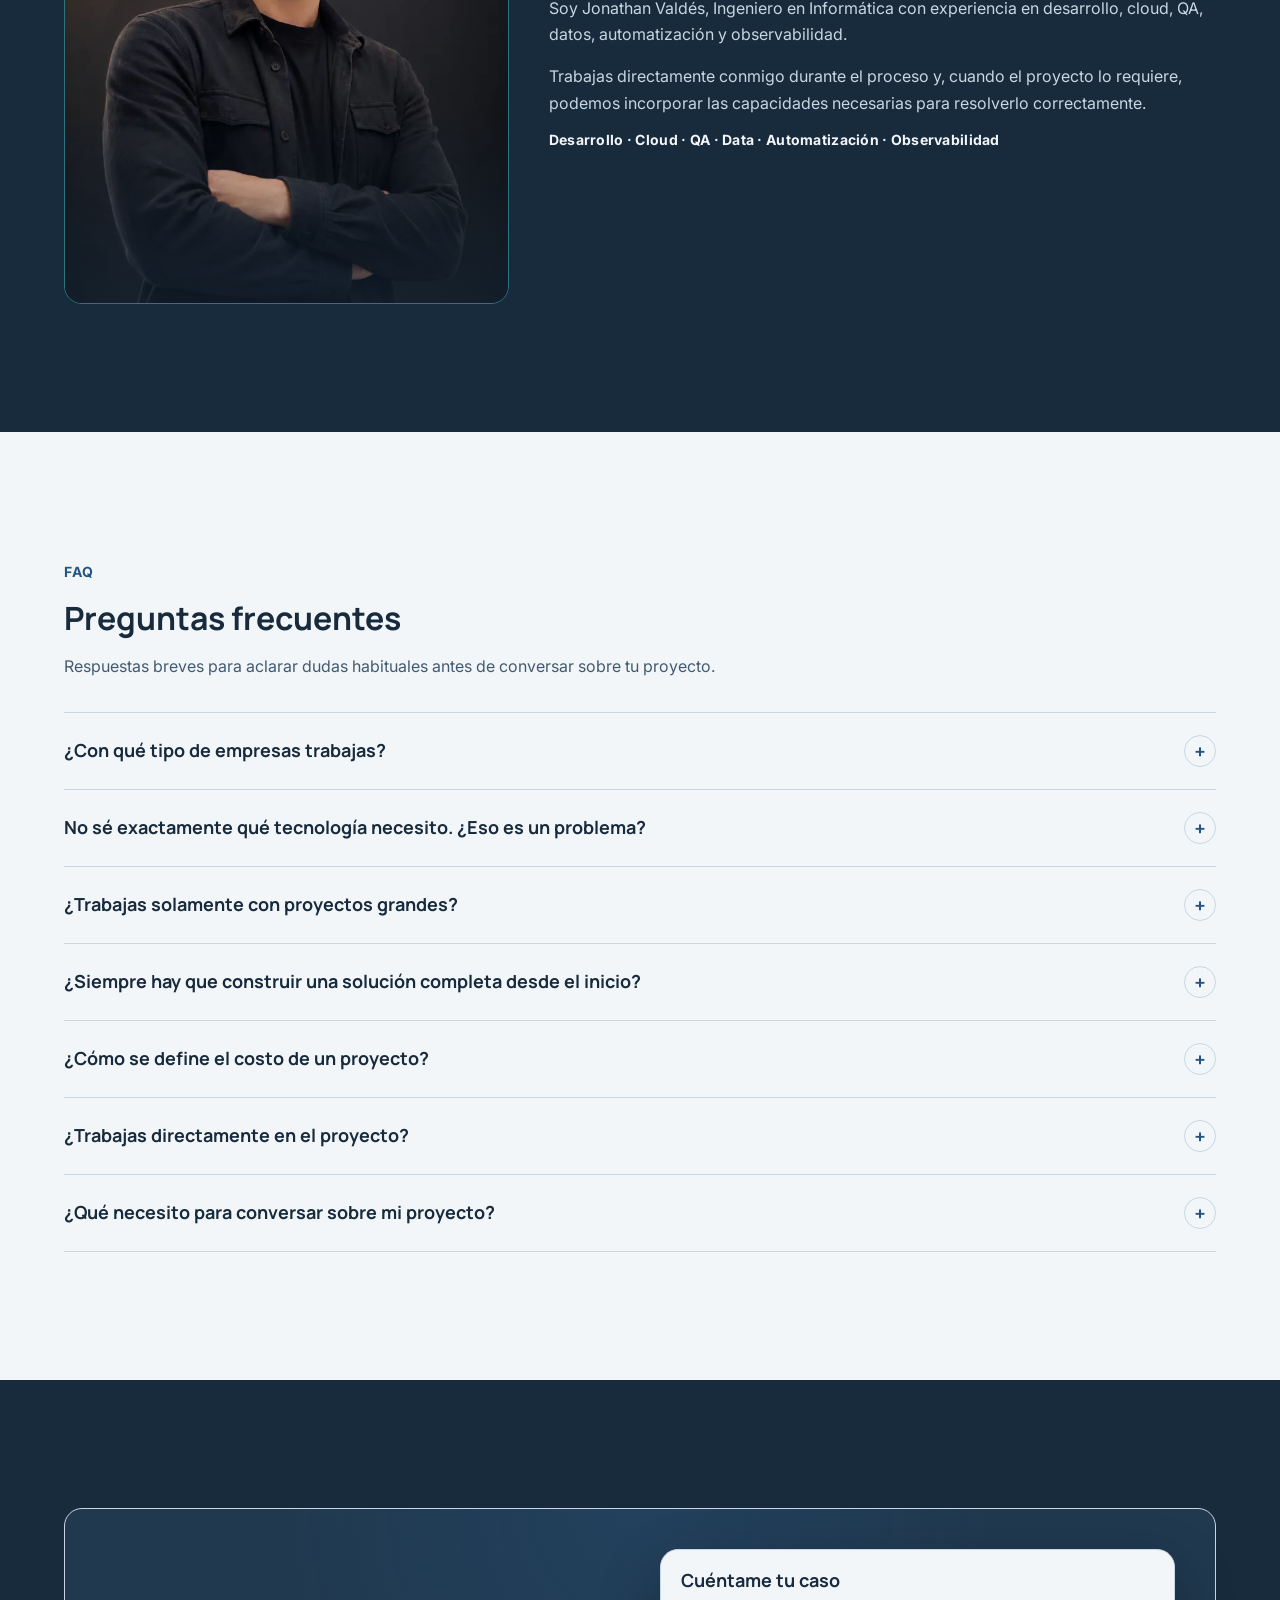
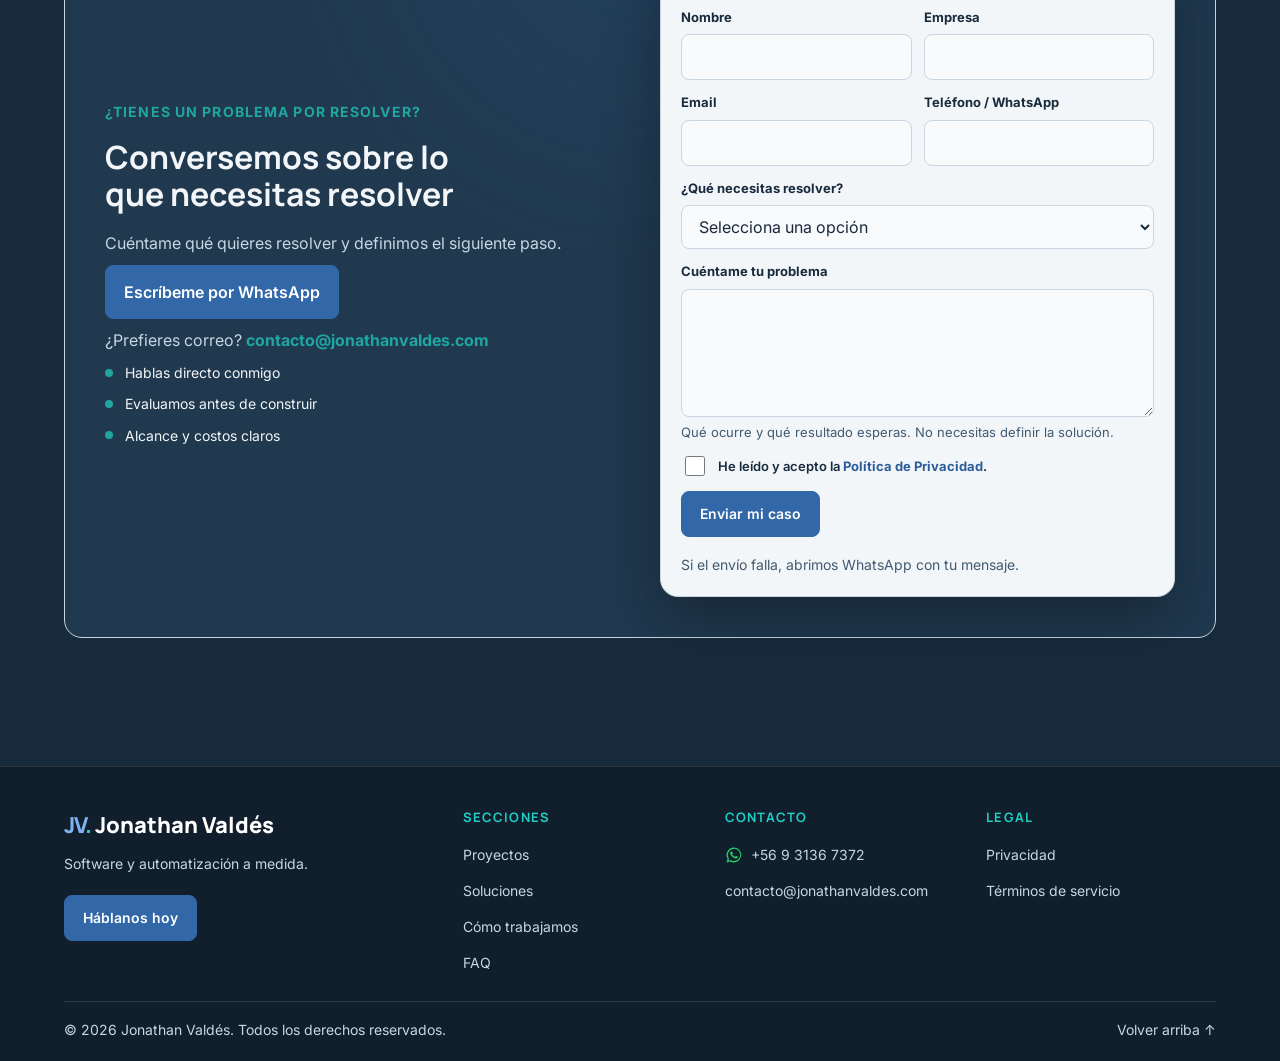
==== commit 35d42d09: "feat(galeria): más capturas por proyecto y retiro de nota en Vesta (Spec 076) Co-Authored-By: Claude" ====
--- a/index.html
+++ b/index.html
@@ -29,7 +29,7 @@
     <link rel="preconnect" href="https://fonts.googleapis.com">
     <link rel="preconnect" href="https://fonts.gstatic.com" crossorigin>
     <link href="https://fonts.googleapis.com/css2?family=Inter:wght@400;500;600&family=Manrope:wght@600;700&display=swap" rel="stylesheet">
-    <link rel="stylesheet" href="assets/css/styles.css?v=073">
+    <link rel="stylesheet" href="assets/css/styles.css?v=074">
     <script type="application/ld+json">
       {
         "@context": "https://schema.org",
@@ -190,10 +190,10 @@
               </div>
               <div class="catalog-carousel" data-carousel>
                 <div class="catalog-carousel__track" role="region" aria-label="Implementaciones de catálogos comerciales" tabindex="0" data-carousel-track>
-                  <article class="catalog-card"><figure class="catalog-card__shot"><img src="assets/images/products/catalogo-madre-masa.webp" alt="Catálogo Madre Masa con buscador de productos" width="367" height="802" loading="lazy"></figure><div class="catalog-card__body"><h4>Madre Masa</h4><p>Vitrina clara con buscador de productos.</p><a href="https://madre-masa.pages.dev/" target="_blank" rel="noopener noreferrer">Ver implementación <span aria-hidden="true">↗</span></a></div></article>
-                  <article class="catalog-card"><figure class="catalog-card__shot"><img src="assets/images/products/catalogo-armatukit.webp" alt="Catálogo ARMATUKIT para productos tecnológicos y pedidos por WhatsApp" width="364" height="806" loading="lazy"></figure><div class="catalog-card__body"><h4>ARMATUKIT</h4><p>Oferta ordenada y pedidos por WhatsApp.</p><a href="https://armatukit.pages.dev/" target="_blank" rel="noopener noreferrer">Ver implementación <span aria-hidden="true">↗</span></a></div></article>
-                  <article class="catalog-card"><figure class="catalog-card__shot"><img src="assets/images/products/catalogo-emperatriz.webp" alt="Catálogo Emperatriz con productos artesanales y pedido" width="341" height="2149" loading="lazy"></figure><div class="catalog-card__body"><h4>Emperatriz</h4><p>Explora productos y prepara tu pedido.</p><a href="https://emperatriz.pages.dev/" target="_blank" rel="noopener noreferrer">Ver implementación <span aria-hidden="true">↗</span></a></div></article>
-                  <article class="catalog-card"><figure class="catalog-card__shot"><img src="assets/images/products/catalogo-flor-y-lumbre.webp" alt="Catálogo Flor y Lumbre con asistente de consultas y botón de WhatsApp" width="366" height="801" loading="lazy"></figure><div class="catalog-card__body"><h4>Flor y Lumbre</h4><p>Consultas guiadas para pedidos personalizados.</p><a href="https://florylumbre.pages.dev/" target="_blank" rel="noopener noreferrer">Ver implementación <span aria-hidden="true">↗</span></a></div></article>
+                  <article class="catalog-card" data-gallery="catalogo-madre-masa.webp|Inicio del catálogo Madre Masa con buscador y categorías;;madre-masa-coctel-lg.webp|Detalle de un producto de banquetería en Madre Masa;;madre-masa-pedido-lg.webp|Resumen del pedido listo para enviar por WhatsApp en Madre Masa"><figure class="catalog-card__shot"><img src="assets/images/products/catalogo-madre-masa.webp" alt="Catálogo Madre Masa con buscador de productos" width="367" height="802" loading="lazy"></figure><div class="catalog-card__body"><h4>Madre Masa</h4><p>Vitrina clara con buscador de productos.</p><a href="https://madre-masa.pages.dev/" target="_blank" rel="noopener noreferrer">Ver implementación <span aria-hidden="true">↗</span></a></div></article>
+                  <article class="catalog-card" data-gallery="catalogo-armatukit.webp|Inicio del catálogo ARMATUKIT con tecnología lista para usar;;armatukit-catalogo-lg.webp|Listado de kits y productos de ARMATUKIT con precios;;armatukit-detalle-lg.webp|Detalle de un kit en ARMATUKIT con lo que incluye"><figure class="catalog-card__shot"><img src="assets/images/products/catalogo-armatukit.webp" alt="Catálogo ARMATUKIT para productos tecnológicos y pedidos por WhatsApp" width="364" height="806" loading="lazy"></figure><div class="catalog-card__body"><h4>ARMATUKIT</h4><p>Oferta ordenada y pedidos por WhatsApp.</p><a href="https://armatukit.pages.dev/" target="_blank" rel="noopener noreferrer">Ver implementación <span aria-hidden="true">↗</span></a></div></article>
+                  <article class="catalog-card" data-gallery="emperatriz-inicio.webp|Inicio del catálogo Emperatriz con productos artesanales;;emperatriz-florales-lg.webp|Categoría de aros florales en Emperatriz;;emperatriz-solicitar-lg.webp|Cómo solicitar un pedido en Emperatriz"><figure class="catalog-card__shot"><img src="assets/images/products/catalogo-emperatriz.webp" alt="Catálogo Emperatriz con productos artesanales y pedido" width="341" height="2149" loading="lazy"></figure><div class="catalog-card__body"><h4>Emperatriz</h4><p>Explora productos y prepara tu pedido.</p><a href="https://emperatriz.pages.dev/" target="_blank" rel="noopener noreferrer">Ver implementación <span aria-hidden="true">↗</span></a></div></article>
+                  <article class="catalog-card" data-gallery="catalogo-flor-y-lumbre.webp|Inicio del catálogo Flor y Lumbre;;flor-y-lumbre-velas.webp|Cuidado de las velas y asistente de consultas en Flor y Lumbre;;flor-y-lumbre-consultas.webp|Asistente de consultas para encargos personalizados en Flor y Lumbre"><figure class="catalog-card__shot"><img src="assets/images/products/catalogo-flor-y-lumbre.webp" alt="Catálogo Flor y Lumbre con asistente de consultas y botón de WhatsApp" width="366" height="801" loading="lazy"></figure><div class="catalog-card__body"><h4>Flor y Lumbre</h4><p>Consultas guiadas para pedidos personalizados.</p><a href="https://florylumbre.pages.dev/" target="_blank" rel="noopener noreferrer">Ver implementación <span aria-hidden="true">↗</span></a></div></article>
                 </div>
                 <div class="catalog-carousel__footer">
                   <div class="catalog-carousel__dots" aria-hidden="true" data-carousel-dots></div>
@@ -212,11 +212,11 @@
                 <h3 id="public-apps-title">Herramientas que puedes probar hoy</h3>
               </div>
               <div class="app-showcase" aria-label="Aplicaciones públicas">
-                <article class="app-showcase__item">
+                <article class="app-showcase__item" data-gallery="cera-aroma-calculadora.webp|Calculadora de Cera y Aroma para una receta de velas;;cera-aroma-recetas.webp|Listado de recetas guardadas en Cera y Aroma">
                   <div class="app-showcase__images"><figure><img src="assets/images/products/cera-aroma-calculadora.webp" alt="Calculadora de Cera y Aroma para una receta de velas" loading="lazy" width="362" height="804"></figure><figure><img src="assets/images/products/cera-aroma-recetas.webp" alt="Listado de recetas guardadas en Cera y Aroma" loading="lazy" width="364" height="804"></figure></div>
                   <div class="app-showcase__content"><p class="cases__eyebrow">Aplicación disponible</p><h4>Cera &amp; Aroma</h4><p>Calculadora para elaborar velas, registrar recetas y trabajar cantidades con mayor orden.</p><a class="button button--secondary" href="https://cera-y-aroma.pages.dev/" target="_blank" rel="noopener noreferrer">Probar aplicación</a></div>
                 </article>
-                <article class="app-showcase__item">
+                <article class="app-showcase__item" data-gallery="finanzas-claras-resumen.webp|Resumen de ingresos y gastos en Finanzas Claras;;finanzas-claras-movimientos.webp|Listado de movimientos en Finanzas Claras;;finanzas-claras-proyeccion.webp|Proyección de un escenario de ahorro en Finanzas Claras;;finanzas-claras-aprende.webp|Consejos para aprender hábitos financieros en Finanzas Claras">
                   <div class="app-showcase__images"><figure><img src="assets/images/products/finanzas-claras-resumen.webp" alt="Resumen de ingresos y gastos en Finanzas Claras" loading="lazy" width="361" height="803"></figure><figure><img src="assets/images/products/finanzas-claras-movimientos.webp" alt="Listado de movimientos en Finanzas Claras" loading="lazy" width="387" height="816"></figure></div>
                   <div class="app-showcase__content"><p class="cases__eyebrow">Aplicación disponible</p><h4>Finanzas Claras</h4><p>Una aplicación para registrar ingresos, gastos y presupuestos personales con una lectura simple.</p><a class="button button--secondary" href="https://finanzasclaras-736.pages.dev/" target="_blank" rel="noopener noreferrer">Probar aplicación</a></div>
                 </article>
@@ -232,7 +232,7 @@
             </section>
 
             <section class="featured-project" aria-labelledby="vesta-esg-title" data-gallery="vesta-esg-dashboard-lg.webp|Panel principal de Vesta ESG con huella de carbono, acciones rápidas y reporte descargable;;vesta-esg-admin-lg.webp|Administración de Vesta ESG con usuarios, organizaciones, proyectos y establecimientos;;vesta-esg-login-lg.webp|Inicio de sesión de Vesta ESG">
-              <div class="featured-project__content"><p class="cases__eyebrow">Proyecto destacado</p><h3 id="vesta-esg-title">Vesta ESG</h3><p>Plataforma para gestionar información ambiental y de sostenibilidad: <strong>control de usuarios</strong>, <strong>control de datos</strong> y <strong>seguimiento de indicadores</strong>.</p><ul class="featured-project__pills" aria-label="Alcance de Vesta ESG"><li>Huella de carbono por alcance</li><li>Reporte Word descargable</li><li>Dashboard histórico</li></ul><p class="featured-project__note">Actualmente en proceso de demos y acercamiento al mercado.</p><a class="button button--primary" href="#contacto">Solicitar demo</a></div>
+              <div class="featured-project__content"><p class="cases__eyebrow">Proyecto destacado</p><h3 id="vesta-esg-title">Vesta ESG</h3><p>Plataforma para gestionar información ambiental y de sostenibilidad: <strong>control de usuarios</strong>, <strong>control de datos</strong> y <strong>seguimiento de indicadores</strong>.</p><ul class="featured-project__pills" aria-label="Alcance de Vesta ESG"><li>Huella de carbono por alcance</li><li>Reporte Word descargable</li><li>Dashboard histórico</li></ul><a class="button button--primary" href="#contacto">Solicitar demo</a></div>
               <figure class="featured-project__shot"><img src="assets/images/products/vesta-esg-dashboard.webp" alt="Panel principal de Vesta ESG con huella de carbono, acciones rápidas y reporte descargable" loading="lazy" width="1400" height="696"><figcaption>Panel de Vesta ESG (ambiente de demostración)</figcaption></figure>
               </section>
           </div>
--- a/assets/css/styles.css
+++ b/assets/css/styles.css
@@ -1,4 +1,4 @@
 @import url("tokens.css?v=054");
 @import url("base.css?v=s01-2");
 @import url("components.css?v=s01-2");
-@import url("sections.css?v=073");
+@import url("sections.css?v=074");
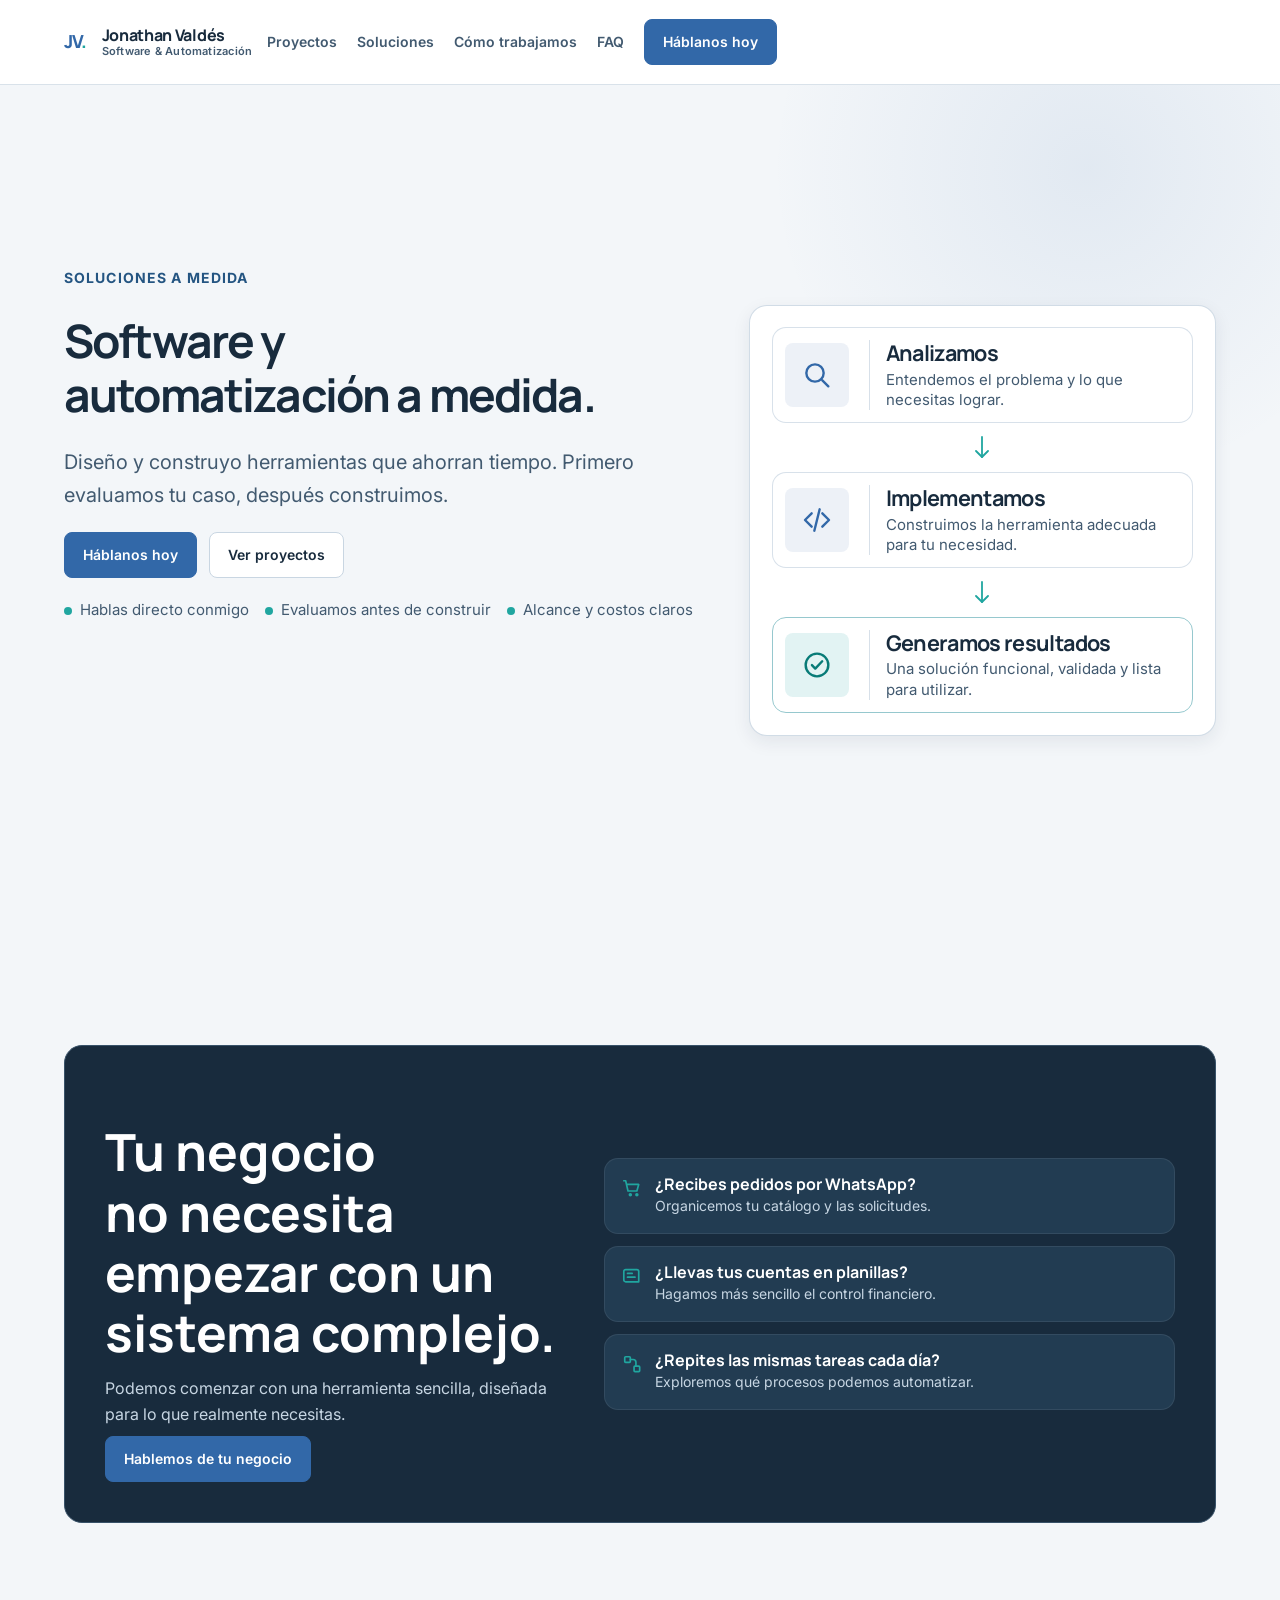
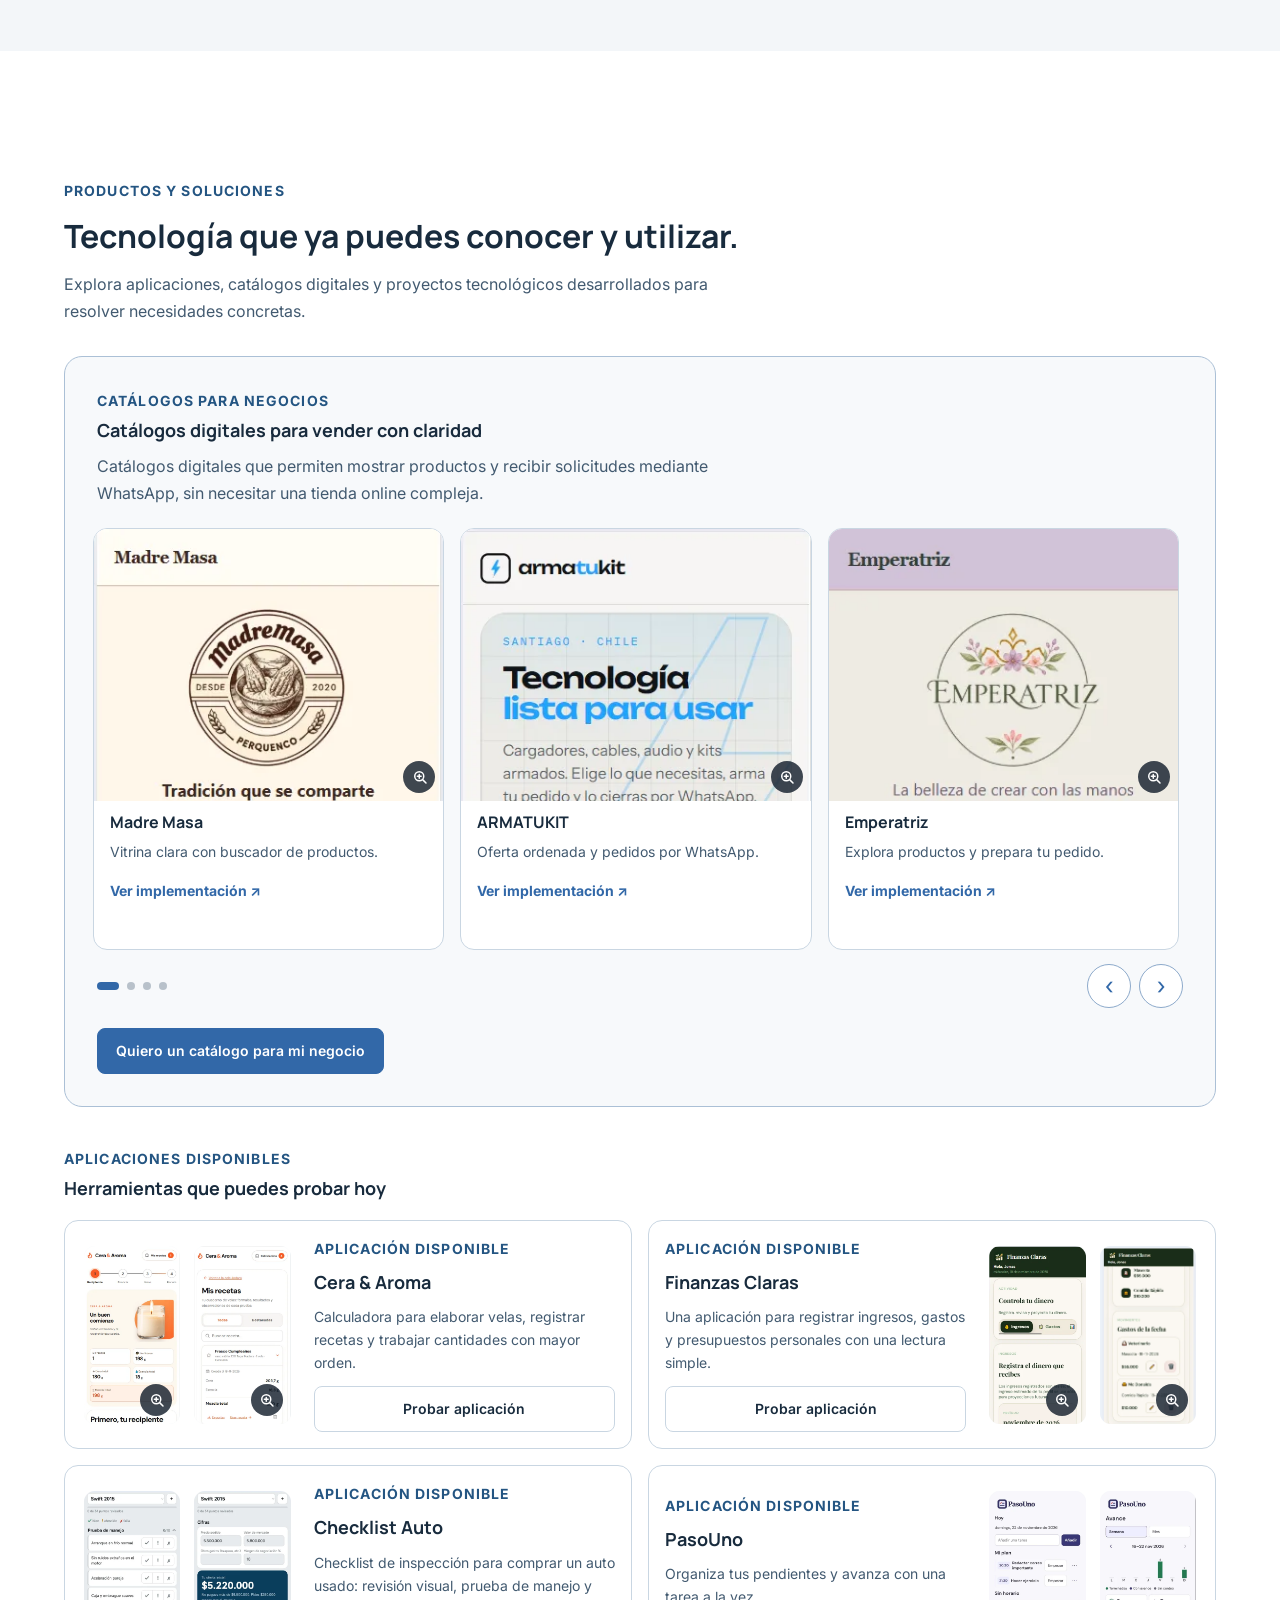
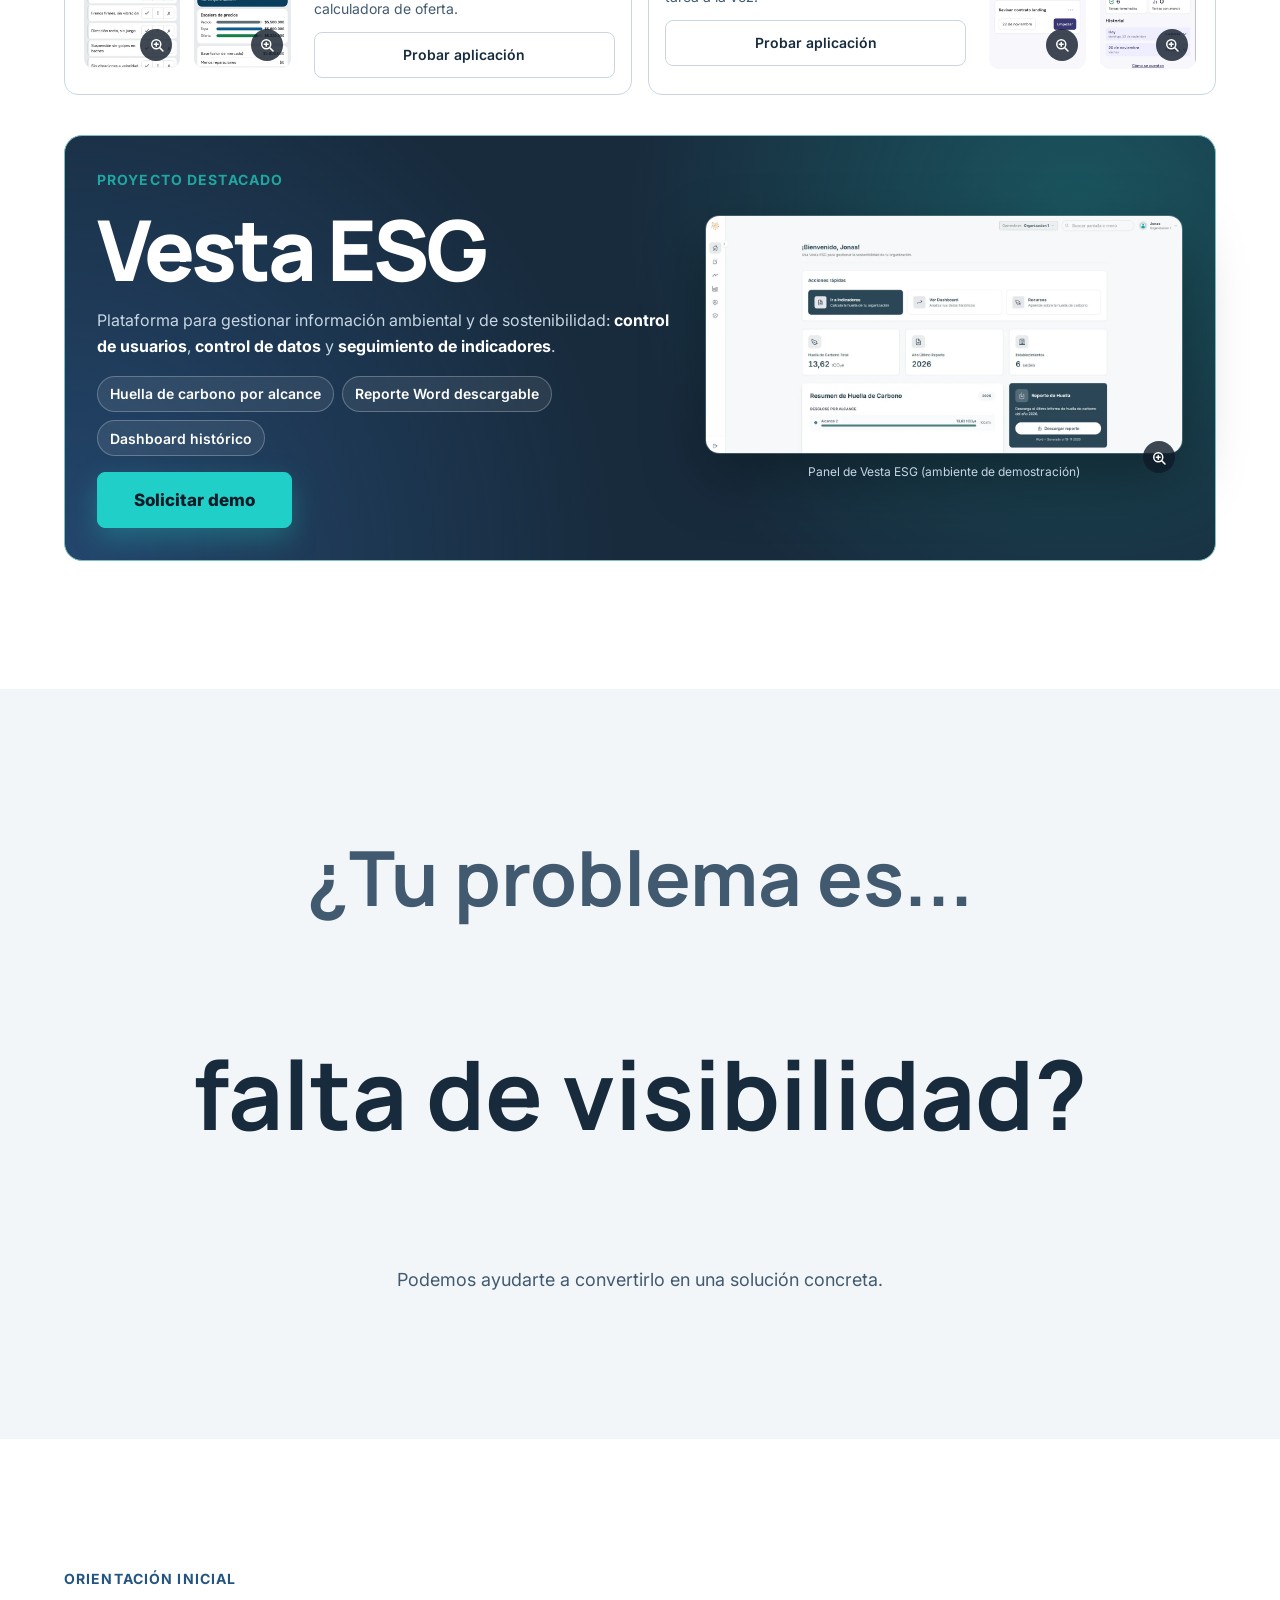
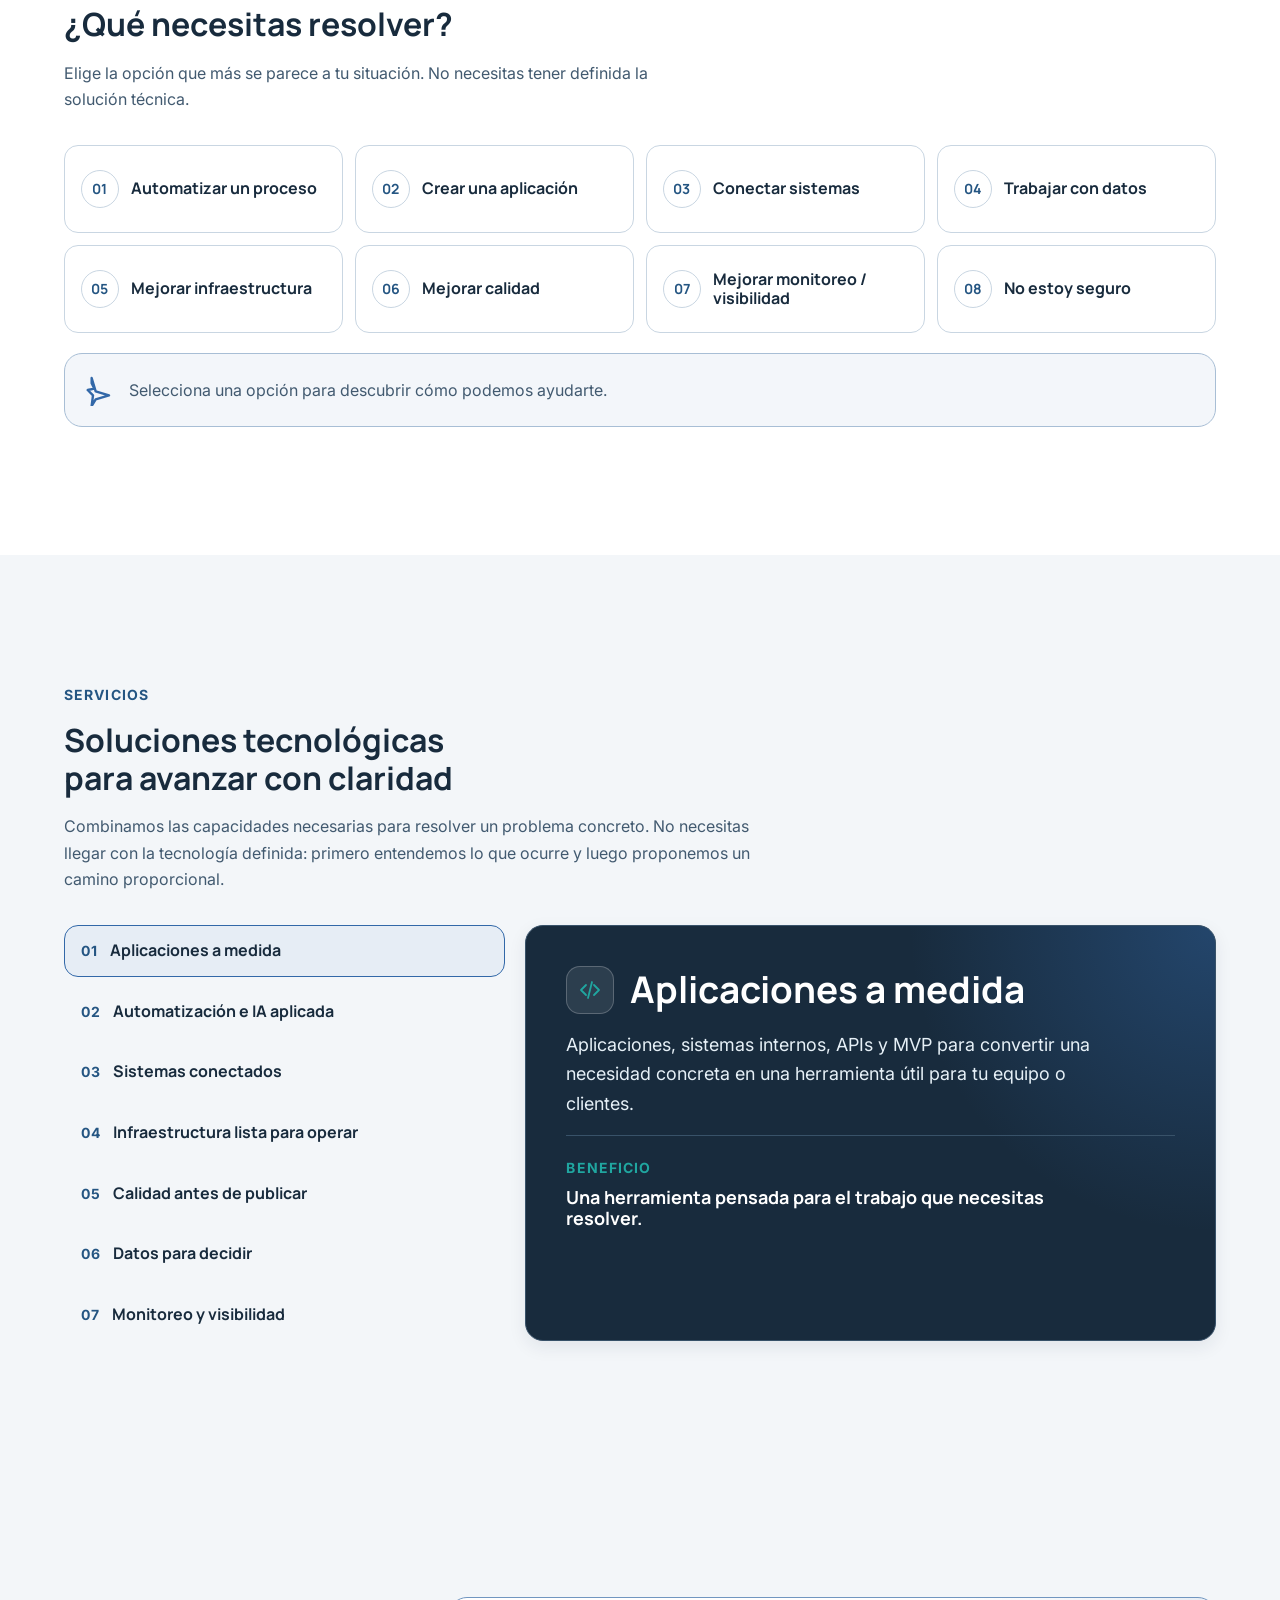
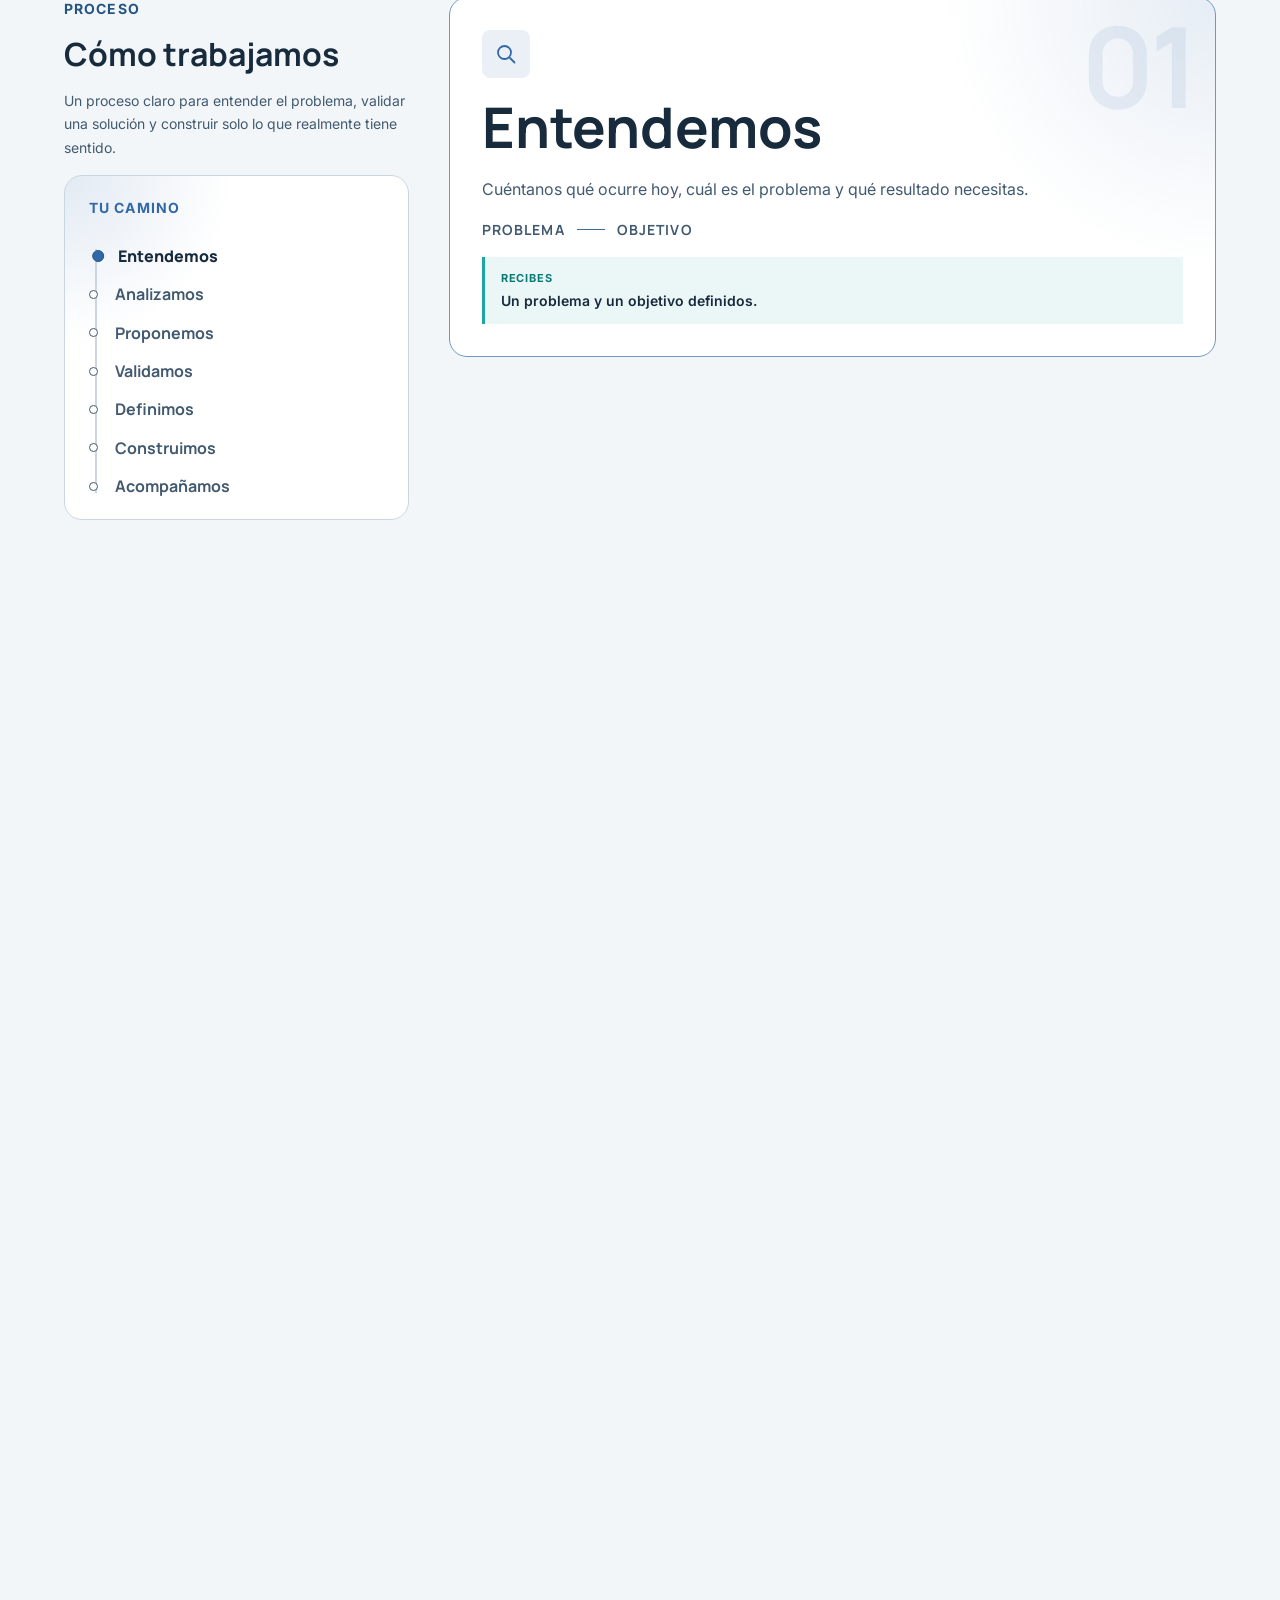
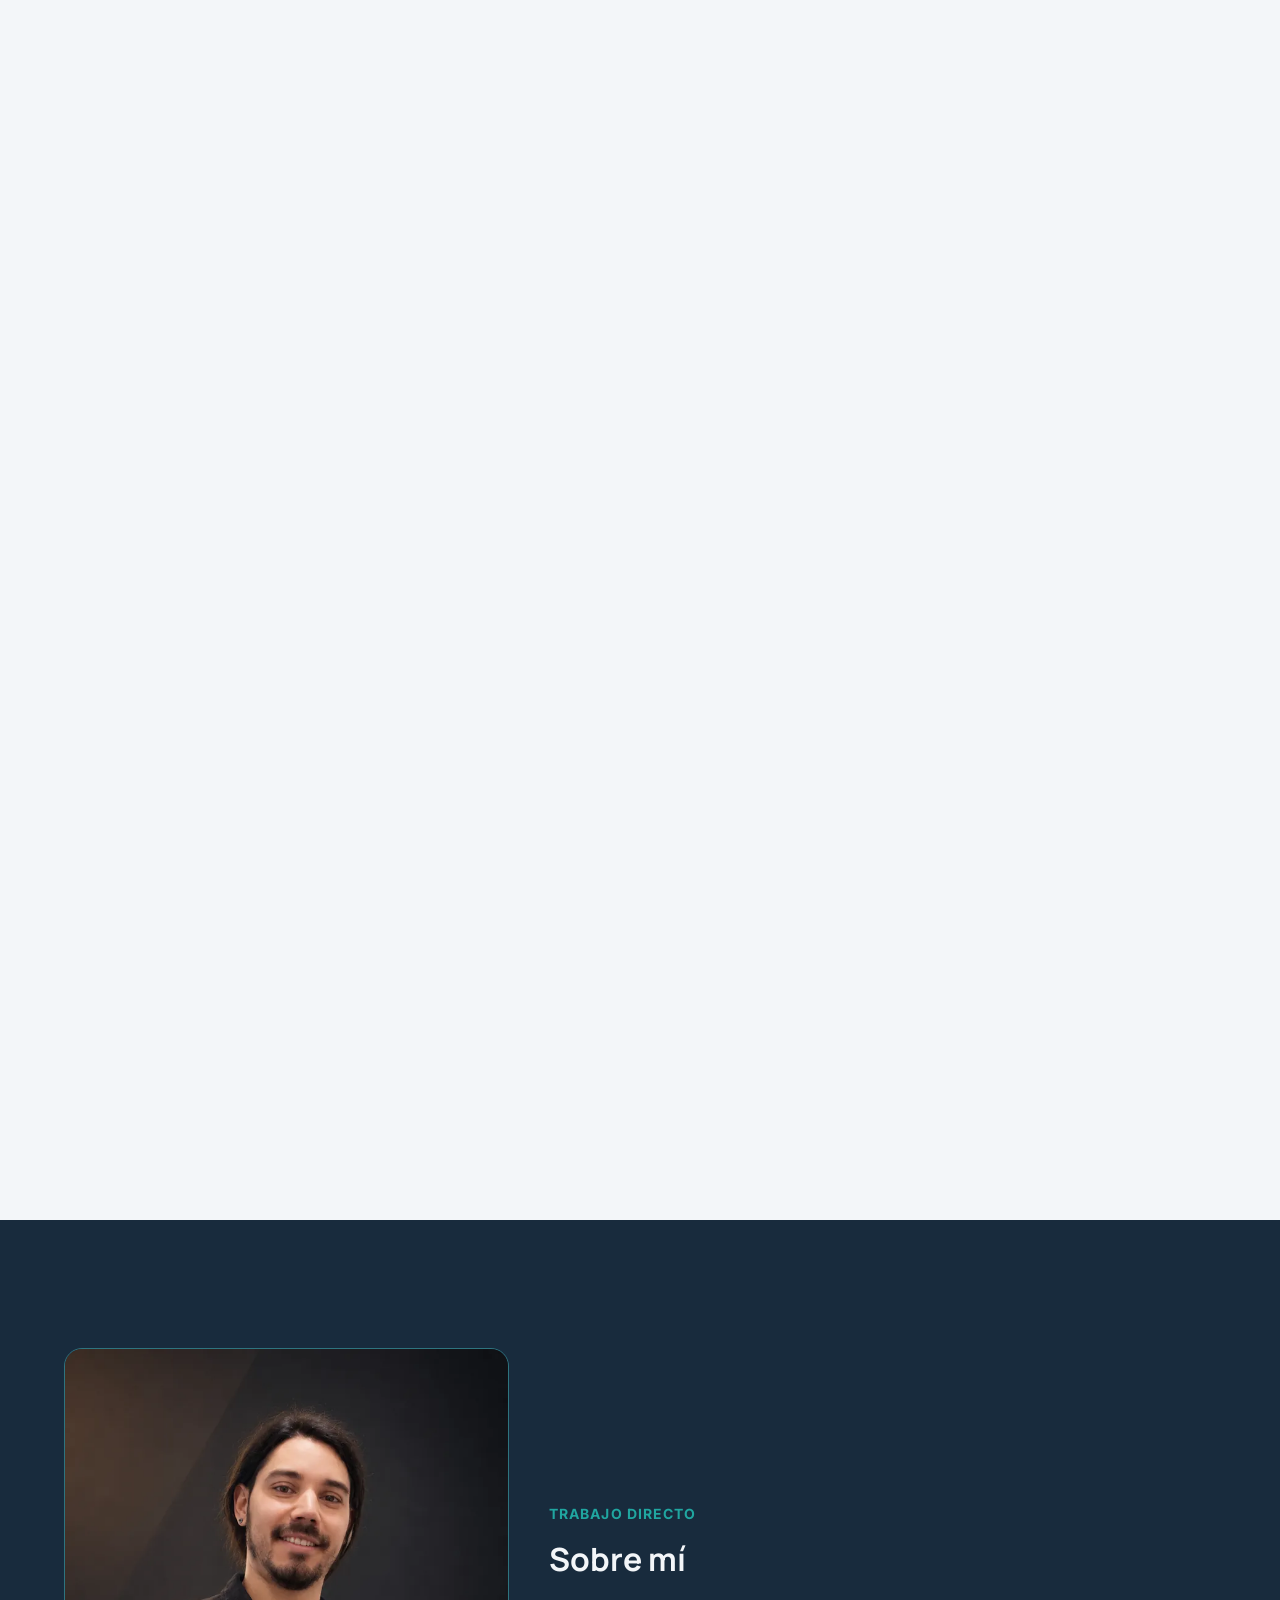
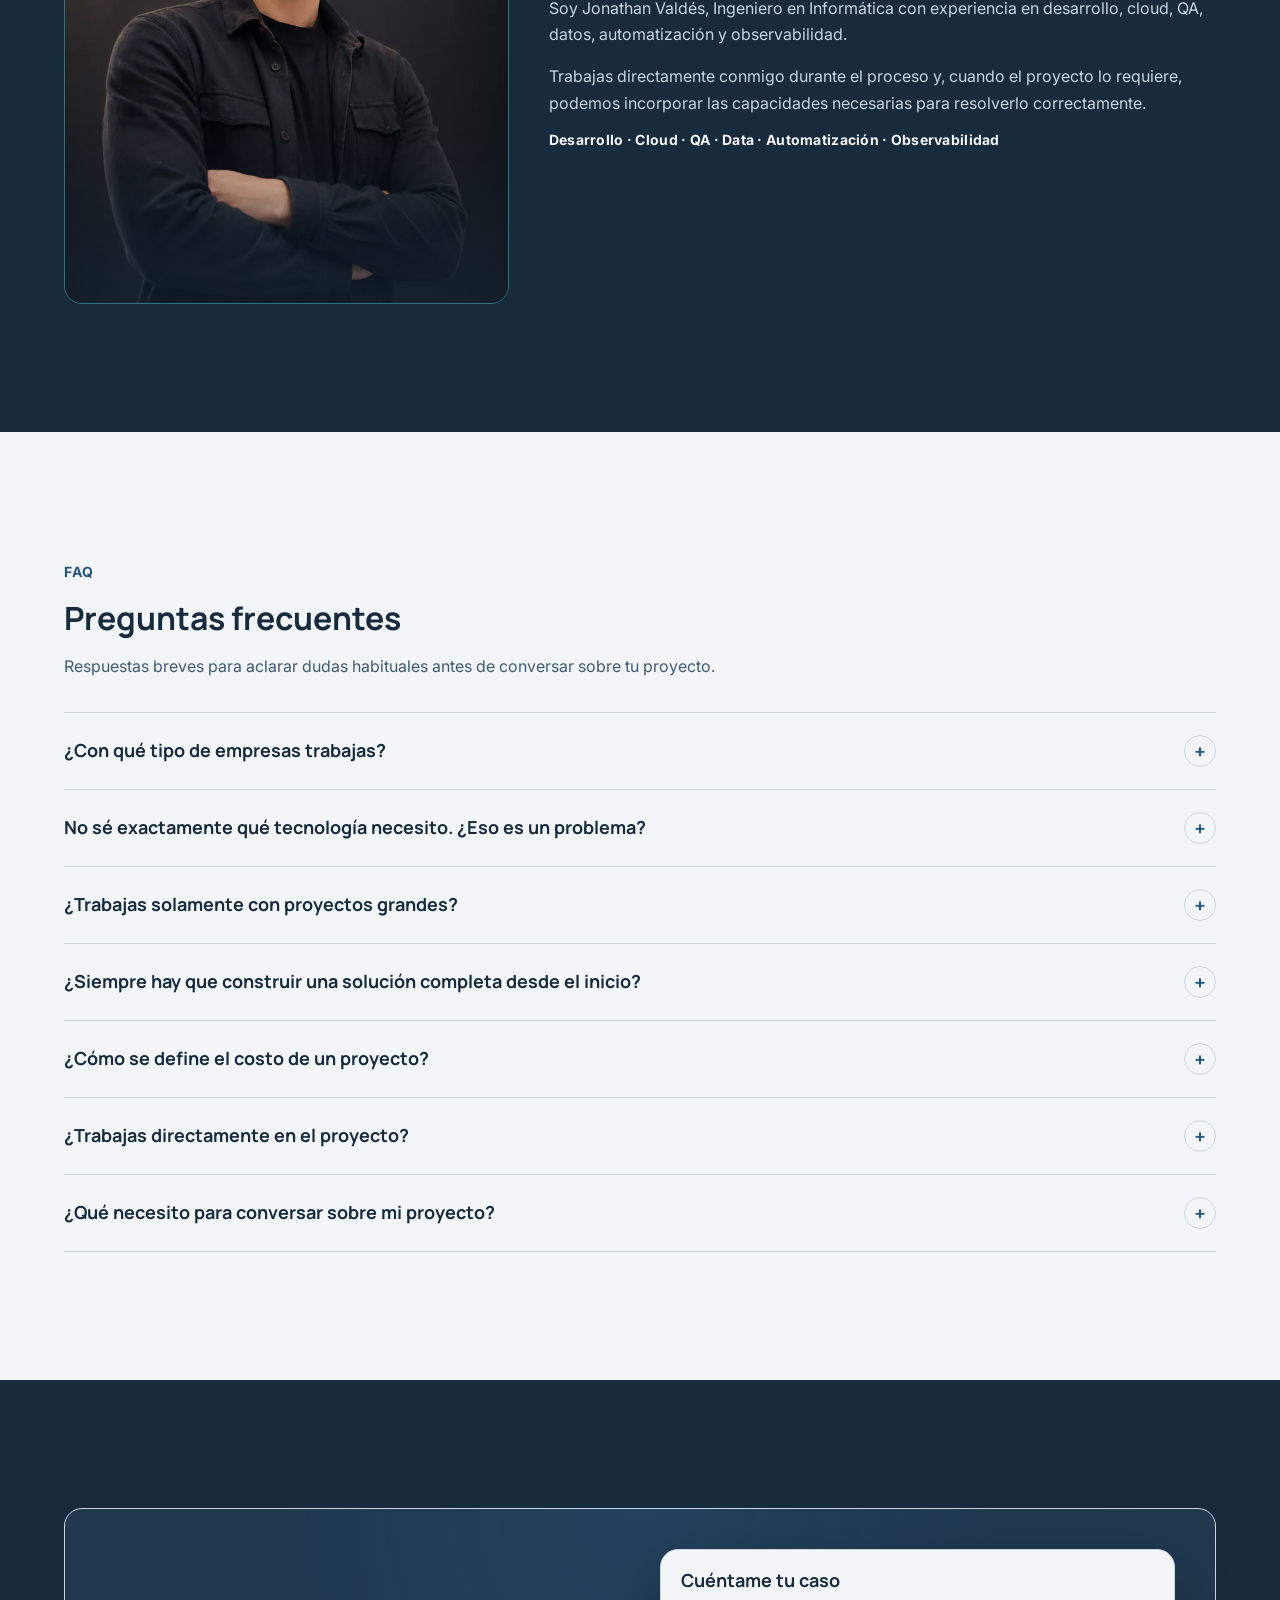
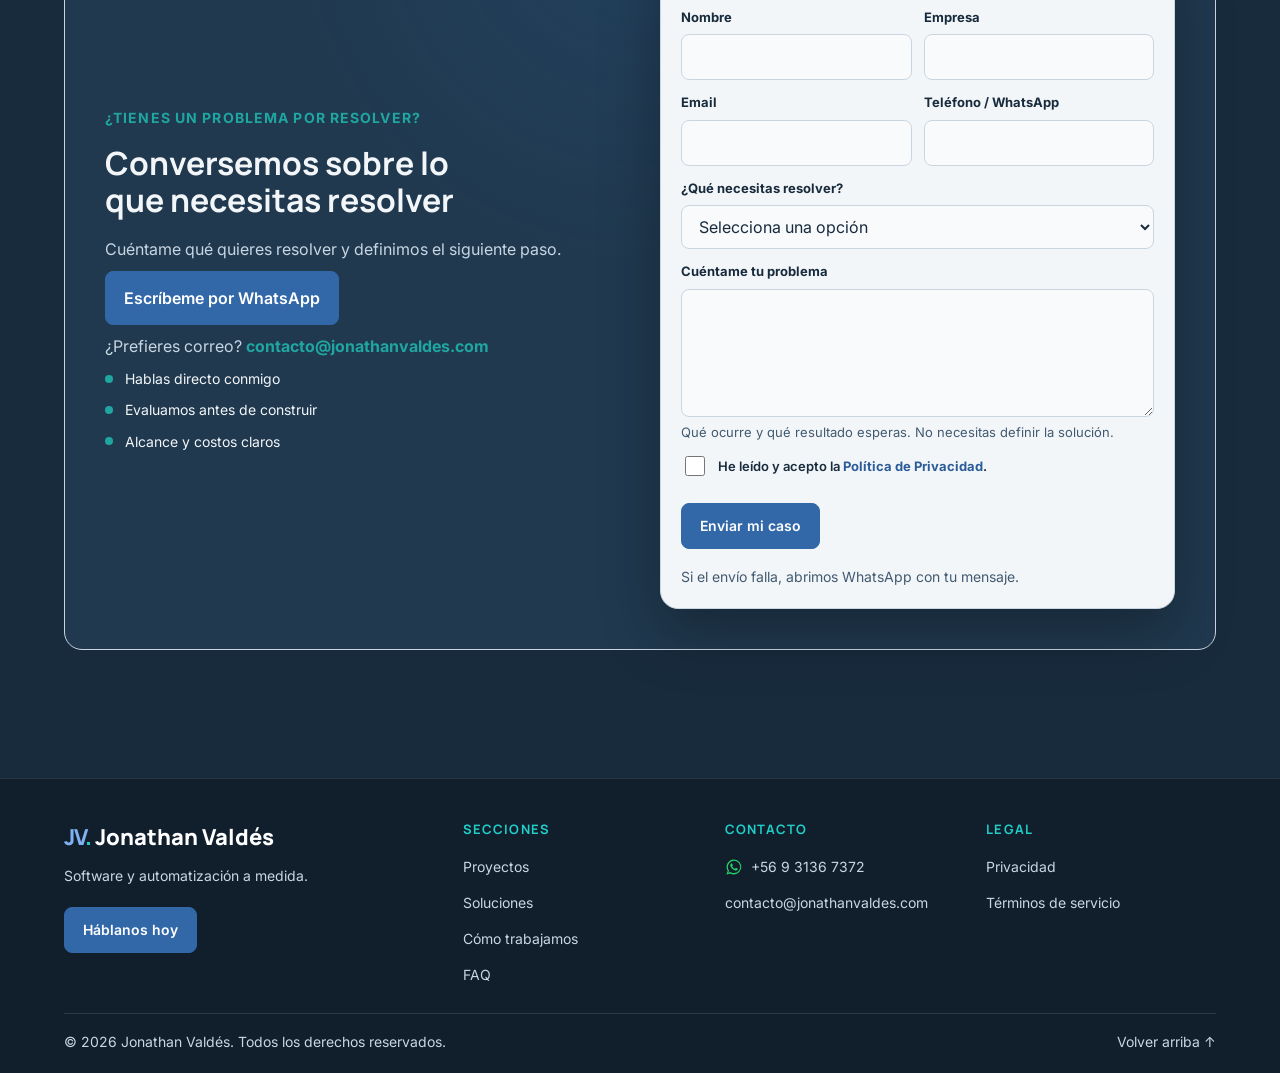
==== commit c2bda9f2: "feat(spec-077): conectar formulario de contacto a la Lambda con Turnstile - Formulario envía a la AP" ====
--- a/index.html
+++ b/index.html
@@ -8,7 +8,8 @@
     <meta name="color-scheme" content="light">
     <meta name="theme-color" content="#F3F6F9">
     <meta name="robots" content="index, follow">
-    <meta name="lead-endpoint" content="">
+    <meta name="lead-endpoint" content="https://w9psxxl2a7.execute-api.us-east-1.amazonaws.com/">
+    <meta name="turnstile-site-key" content="0x4AAAAAADrMt68bglwijprw">
     <meta name="booking-endpoint" content="">
     <link rel="canonical" href="https://jonathanvaldes.com/">
     <meta property="og:type" content="website">
@@ -29,7 +30,7 @@
     <link rel="preconnect" href="https://fonts.googleapis.com">
     <link rel="preconnect" href="https://fonts.gstatic.com" crossorigin>
     <link href="https://fonts.googleapis.com/css2?family=Inter:wght@400;500;600&family=Manrope:wght@600;700&display=swap" rel="stylesheet">
-    <link rel="stylesheet" href="assets/css/styles.css?v=074">
+    <link rel="stylesheet" href="assets/css/styles.css?v=075">
     <script type="application/ld+json">
       {
         "@context": "https://schema.org",
@@ -60,7 +61,7 @@
         ]
       }
     </script>
-    <script src="assets/js/main.js?v=s13" defer></script>
+    <script src="assets/js/main.js?v=s14" defer></script>
     <script src="assets/js/consent.js?v=s01" defer></script>
     <script src="assets/js/gallery.js?v=s01" defer></script>
   </head>
@@ -658,6 +659,8 @@
               </div>
               <p class="contact-field__error contact-field__error--checkbox" id="contact-privacy-error" data-contact-error="privacyAccepted"></p>
 
+              <div class="contact-form__turnstile" data-turnstile></div>
+
               <div class="contact-form__actions">
                 <button class="button button--primary" type="submit" data-contact-submit>Enviar mi caso</button>
               </div>
--- a/assets/css/styles.css
+++ b/assets/css/styles.css
@@ -1,4 +1,4 @@
 @import url("tokens.css?v=054");
 @import url("base.css?v=s01-2");
 @import url("components.css?v=s01-2");
-@import url("sections.css?v=074");
+@import url("sections.css?v=075");
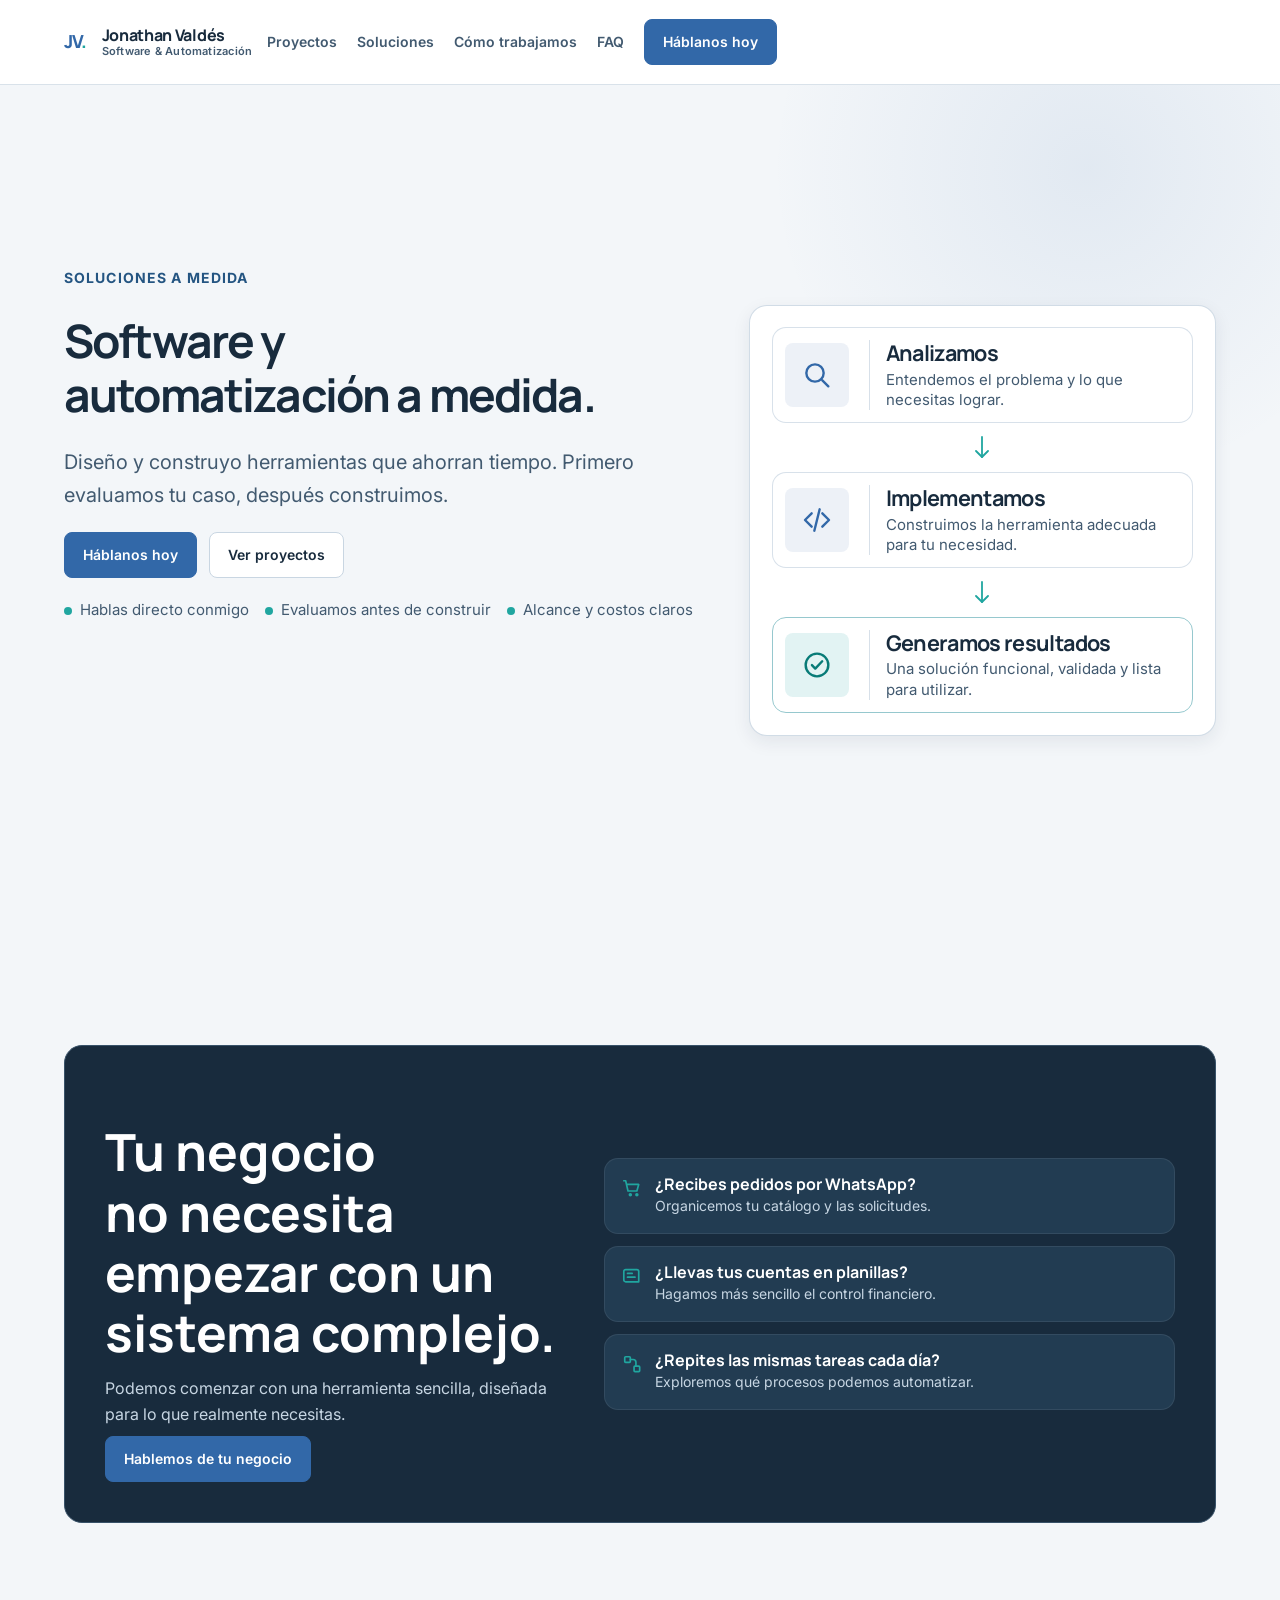
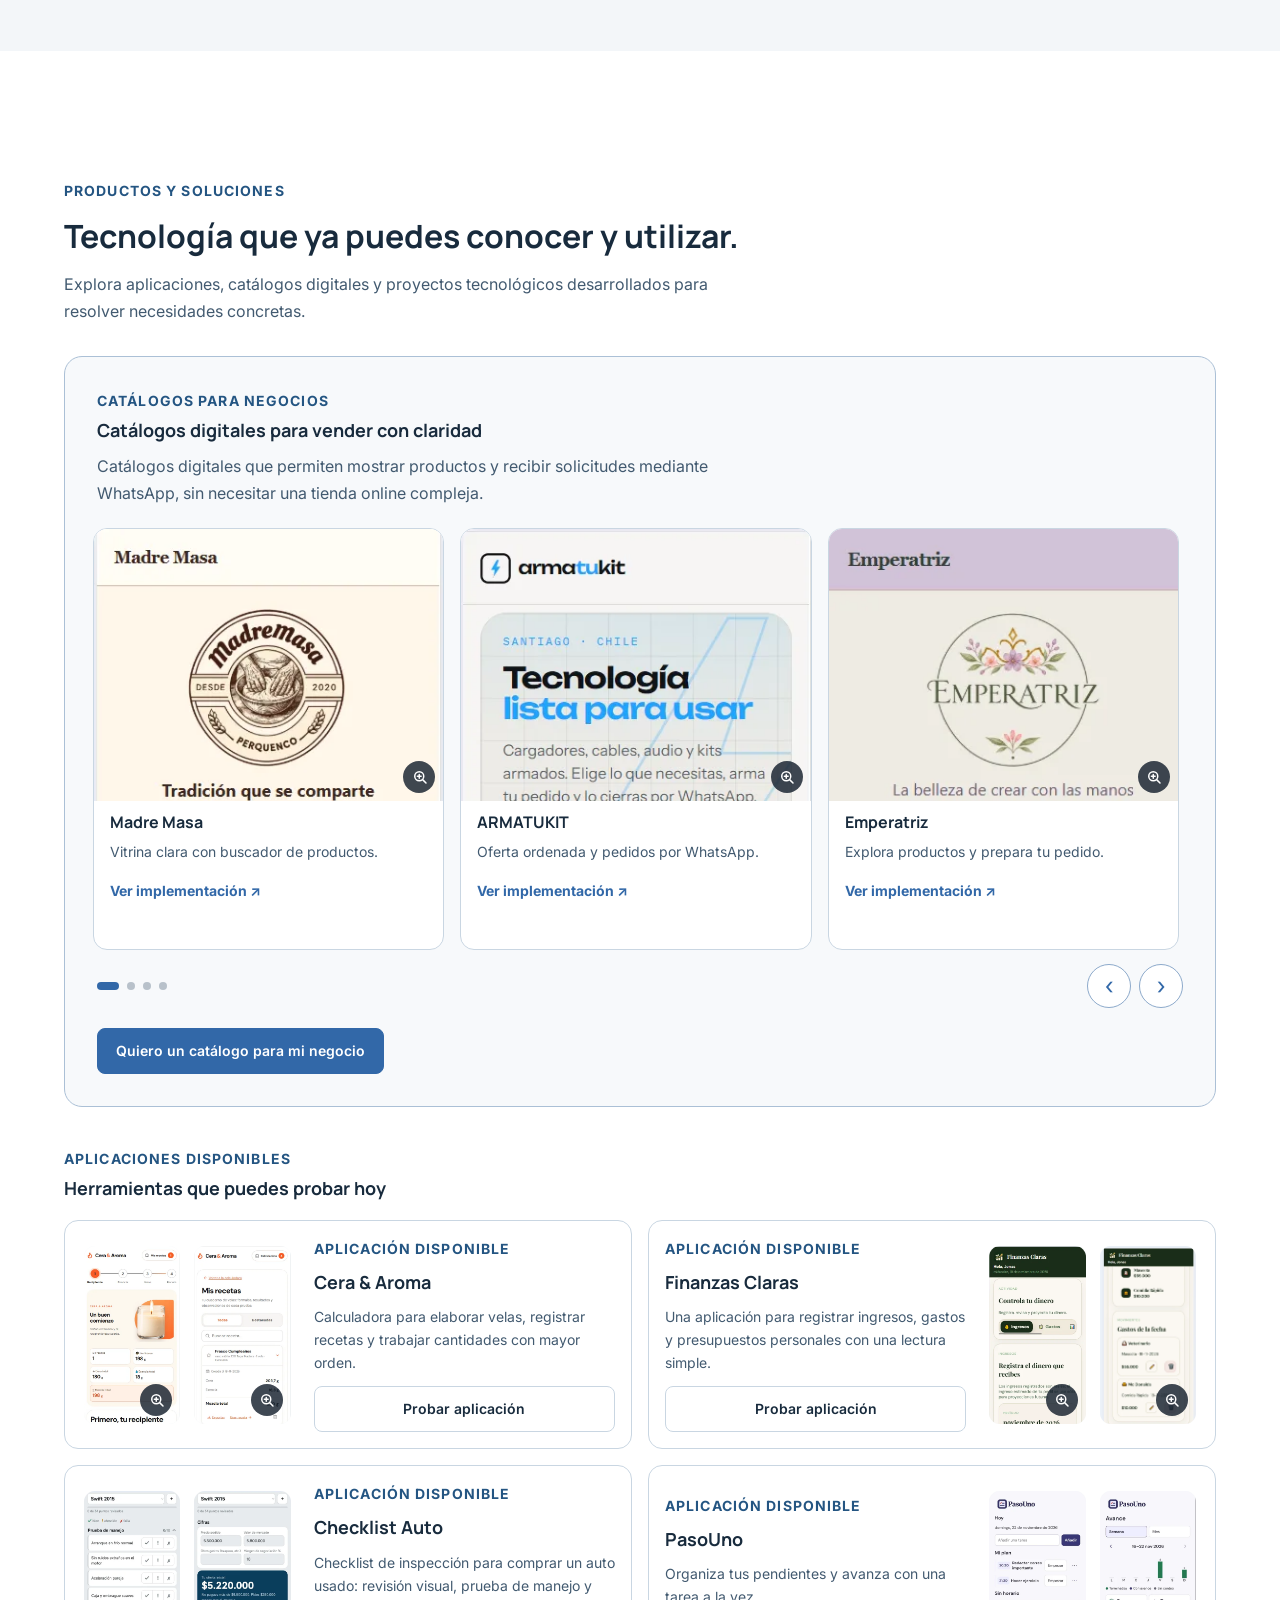
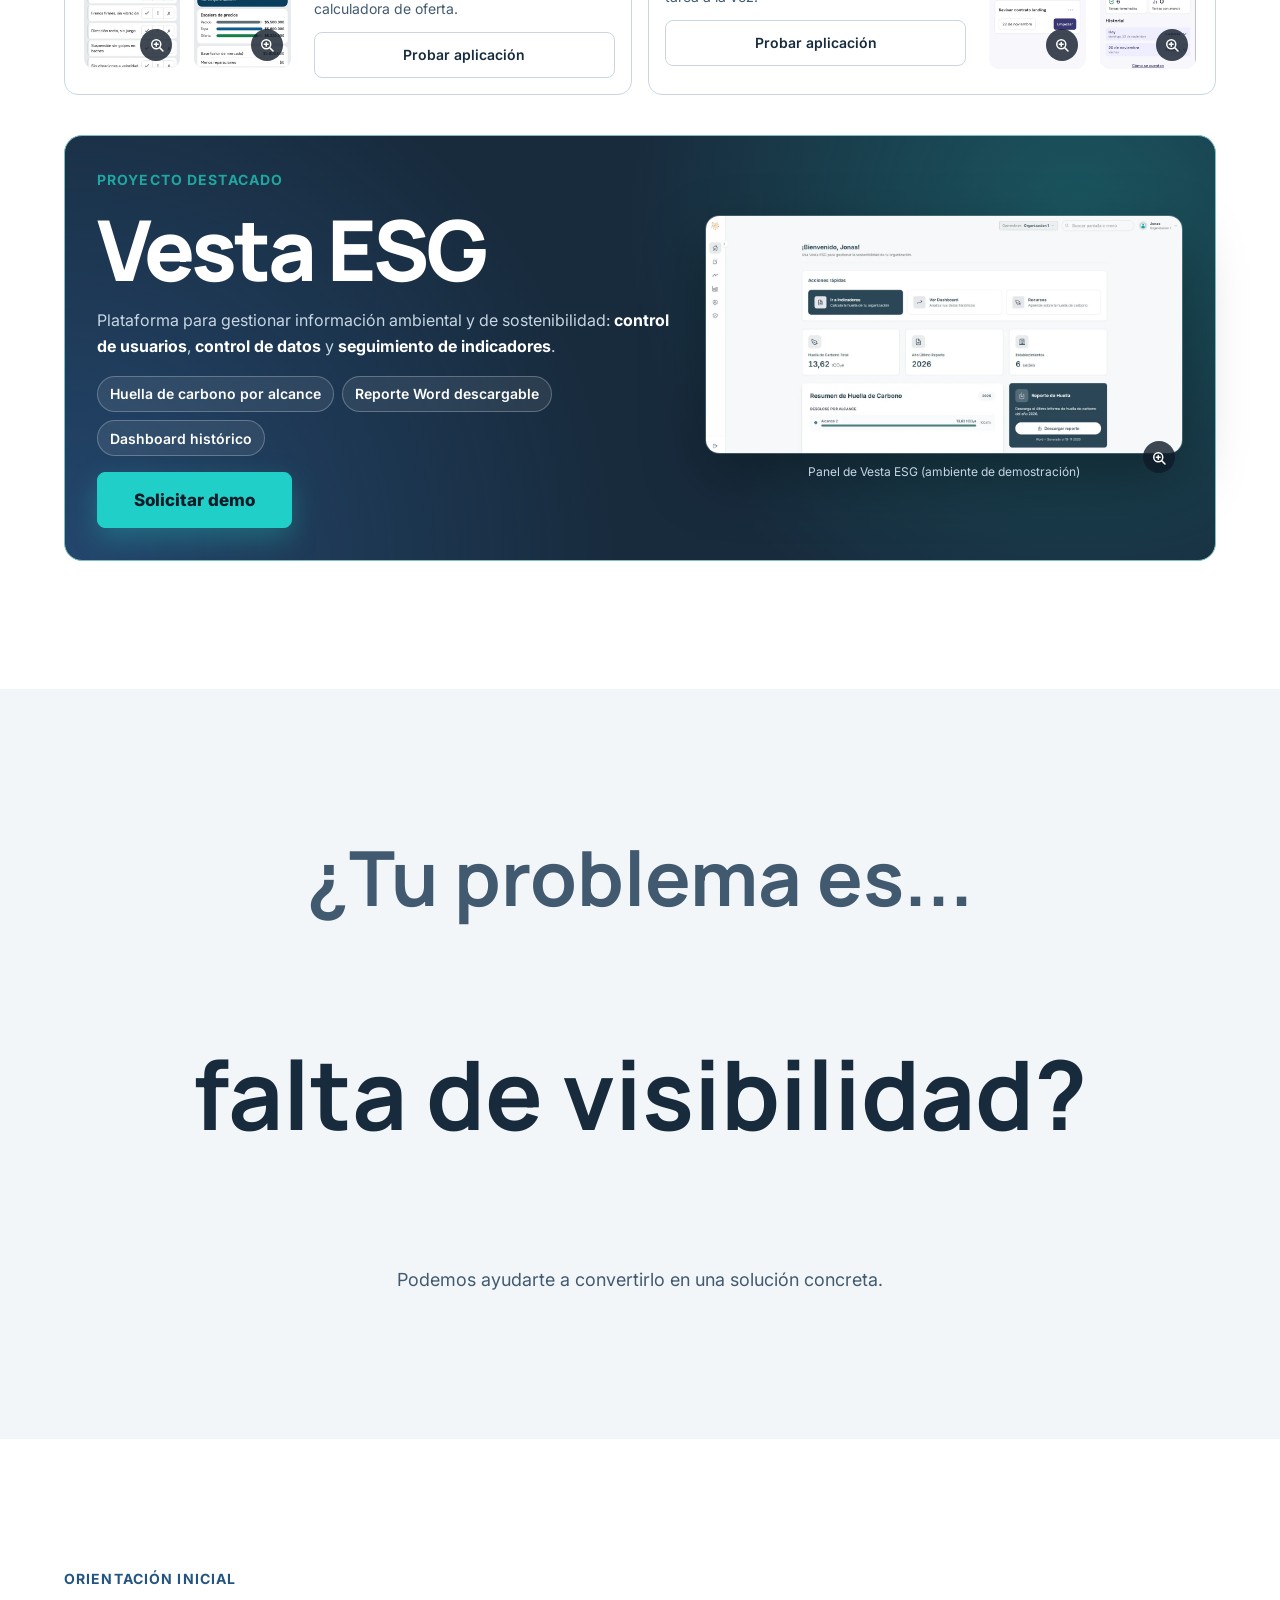
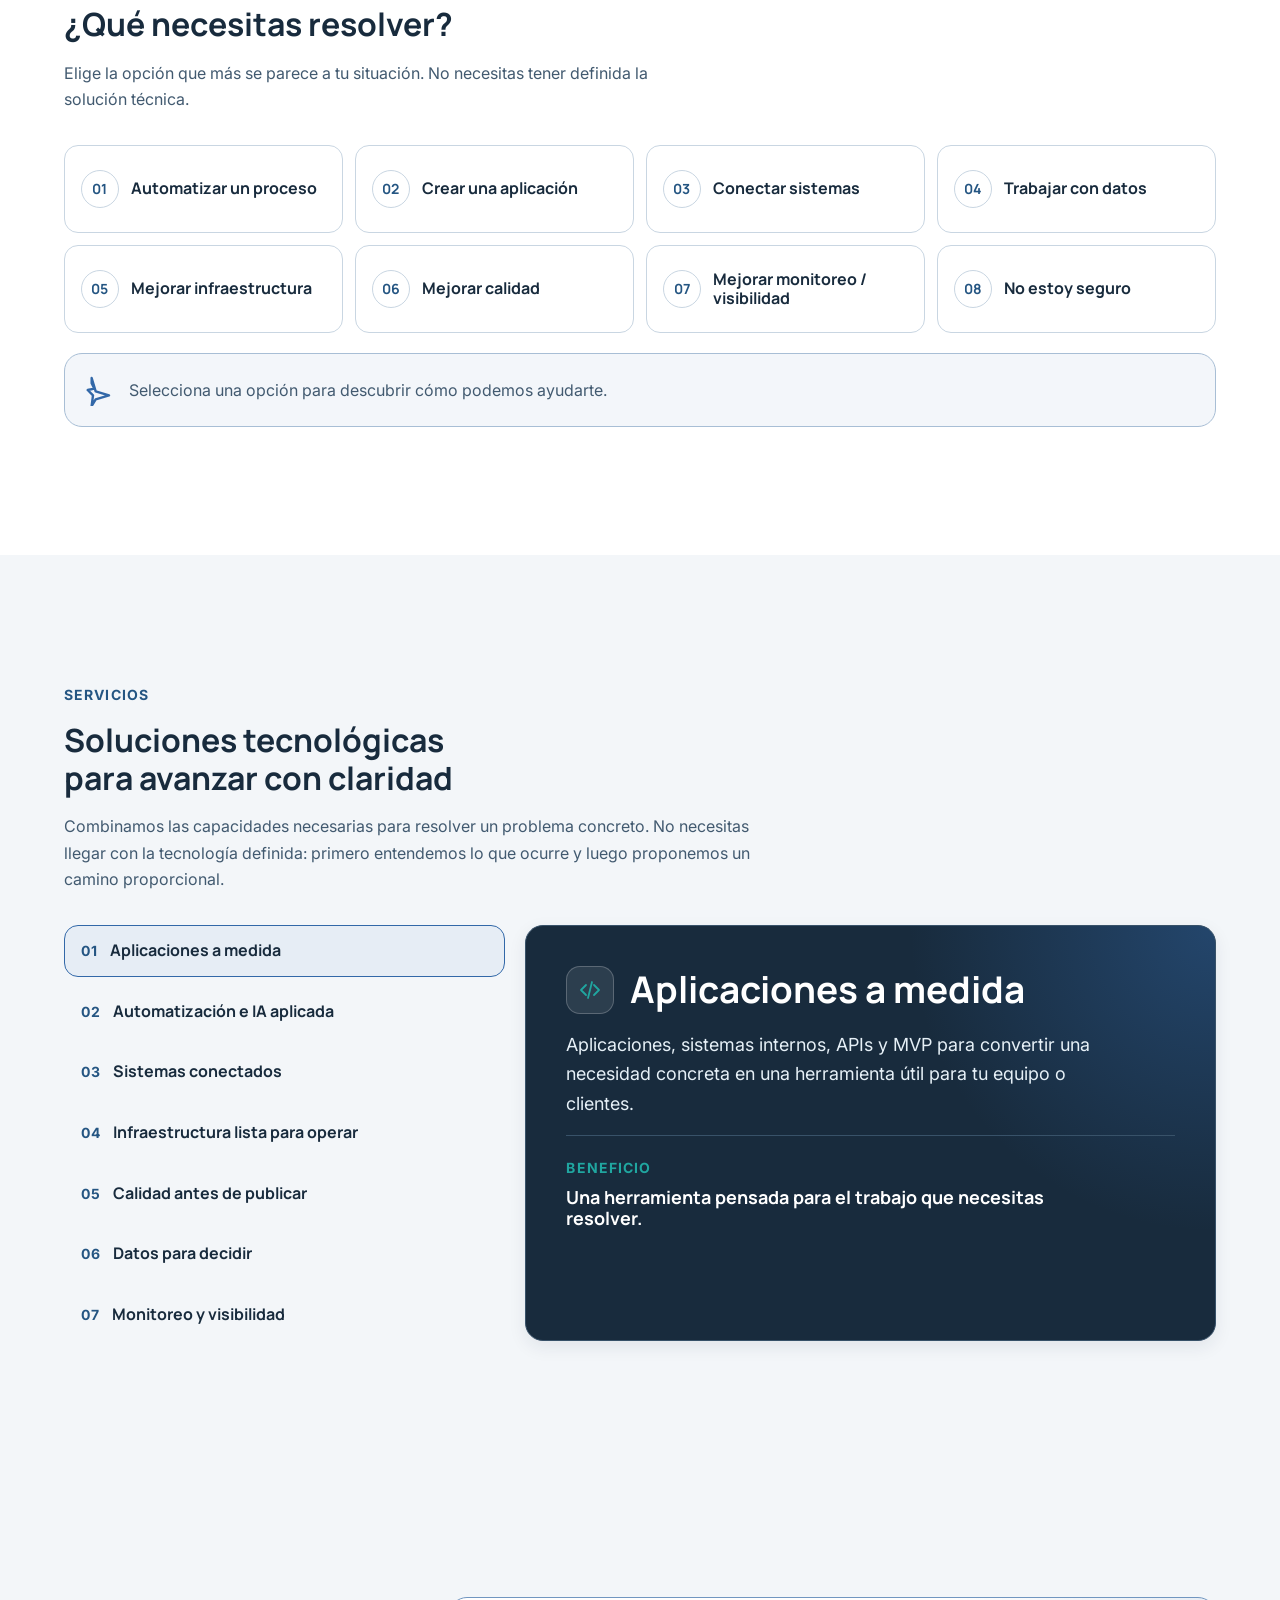
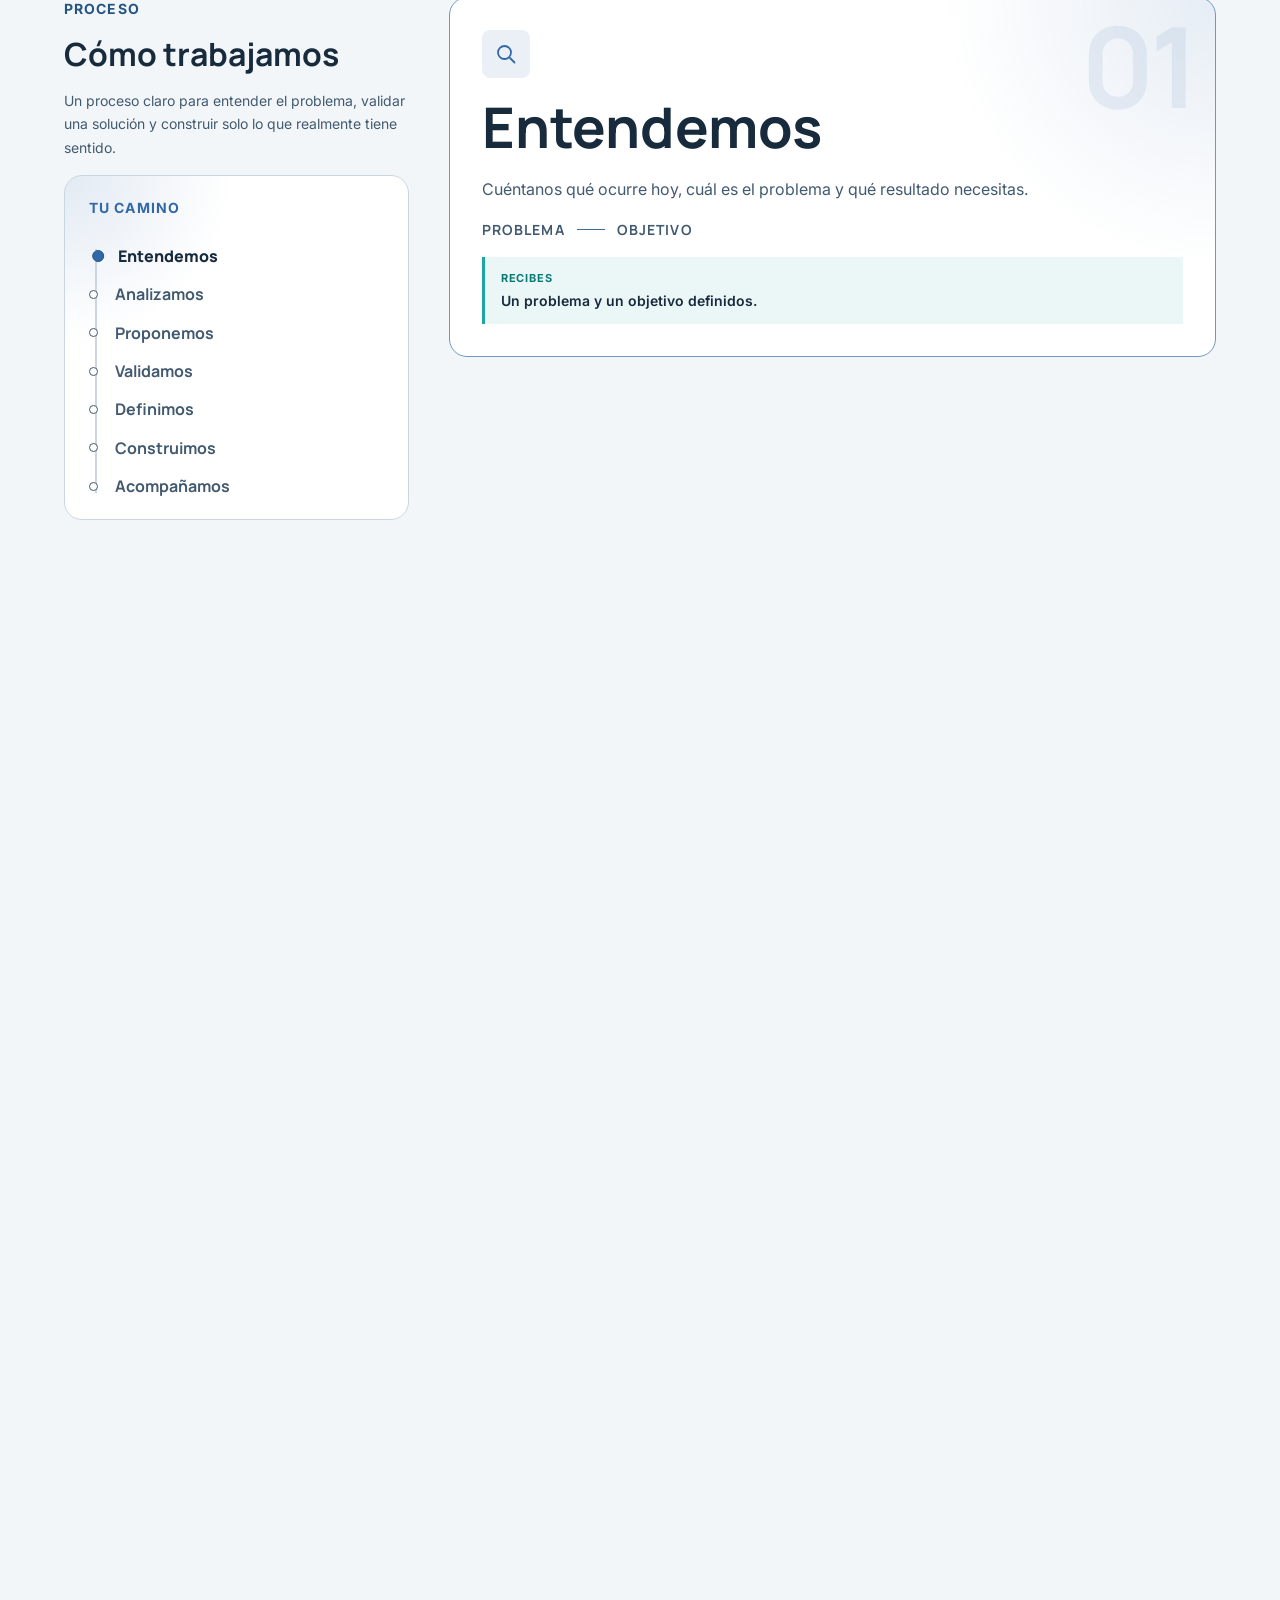
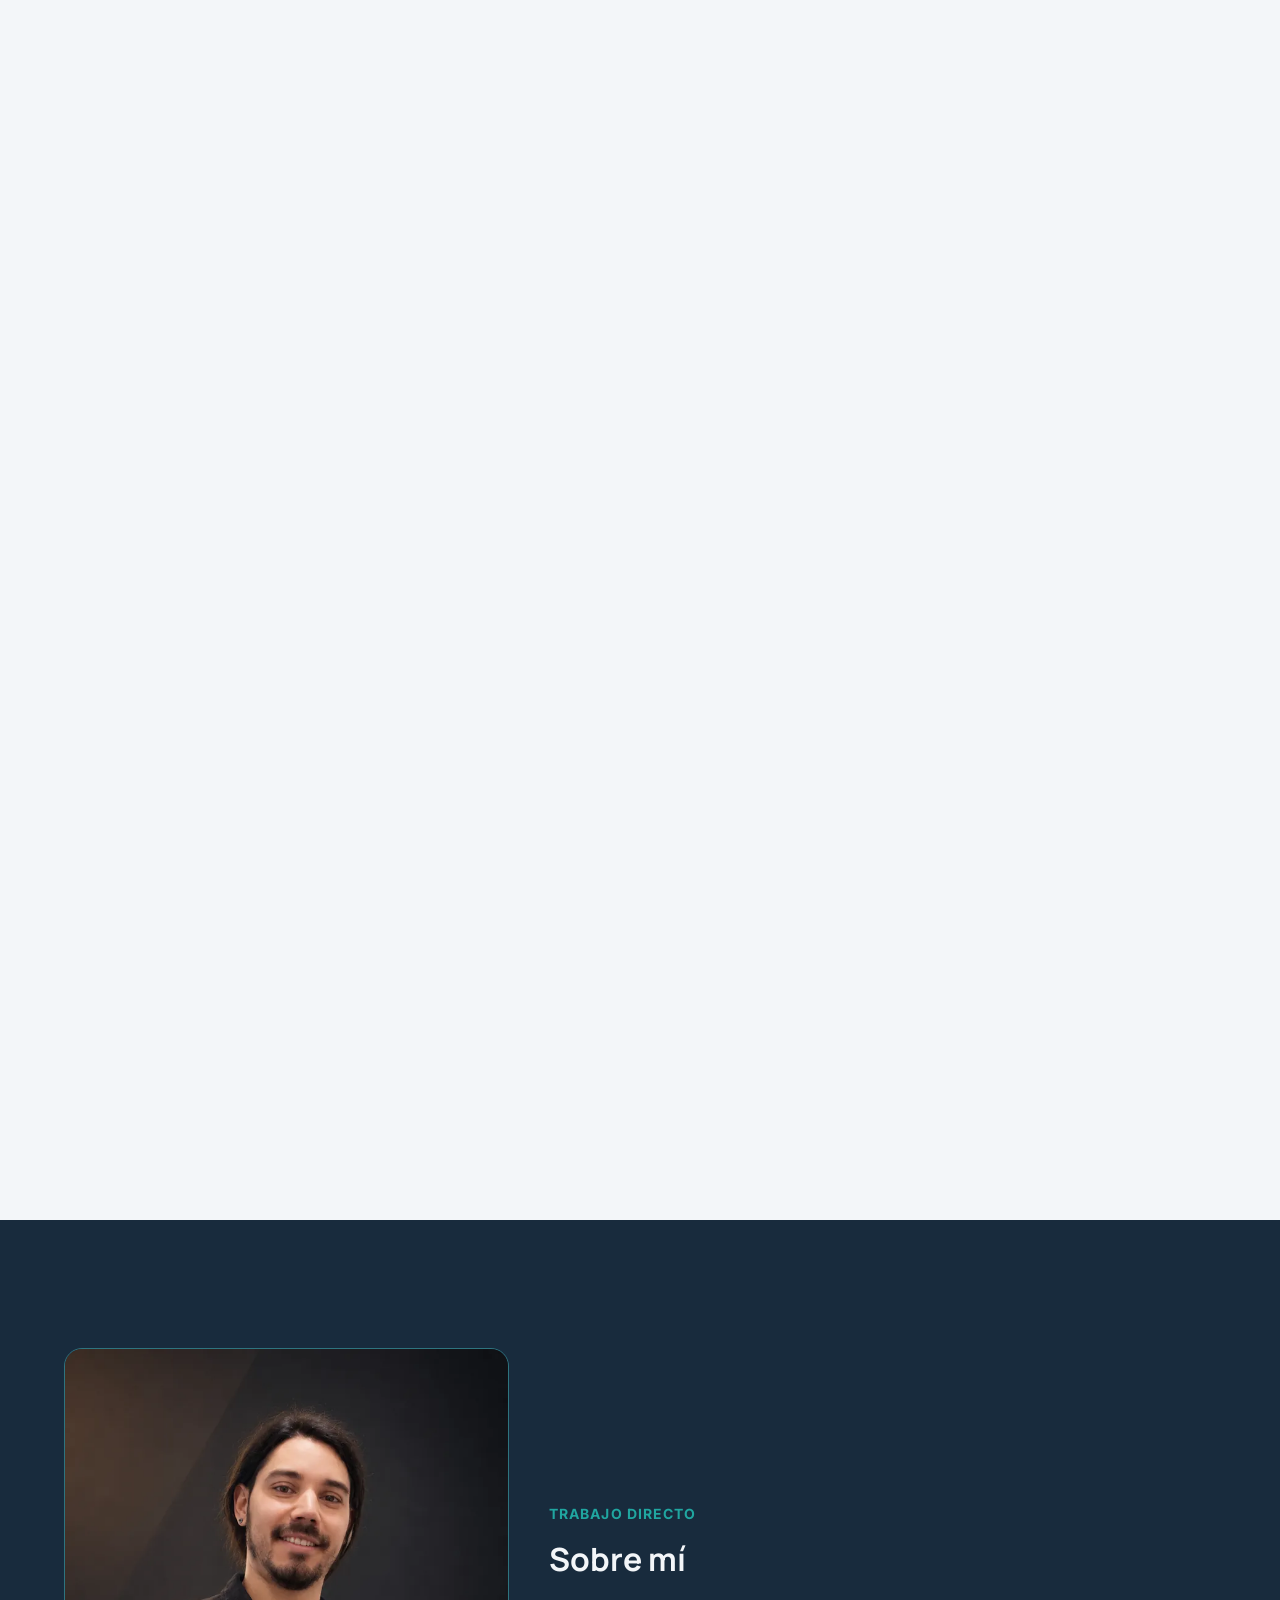
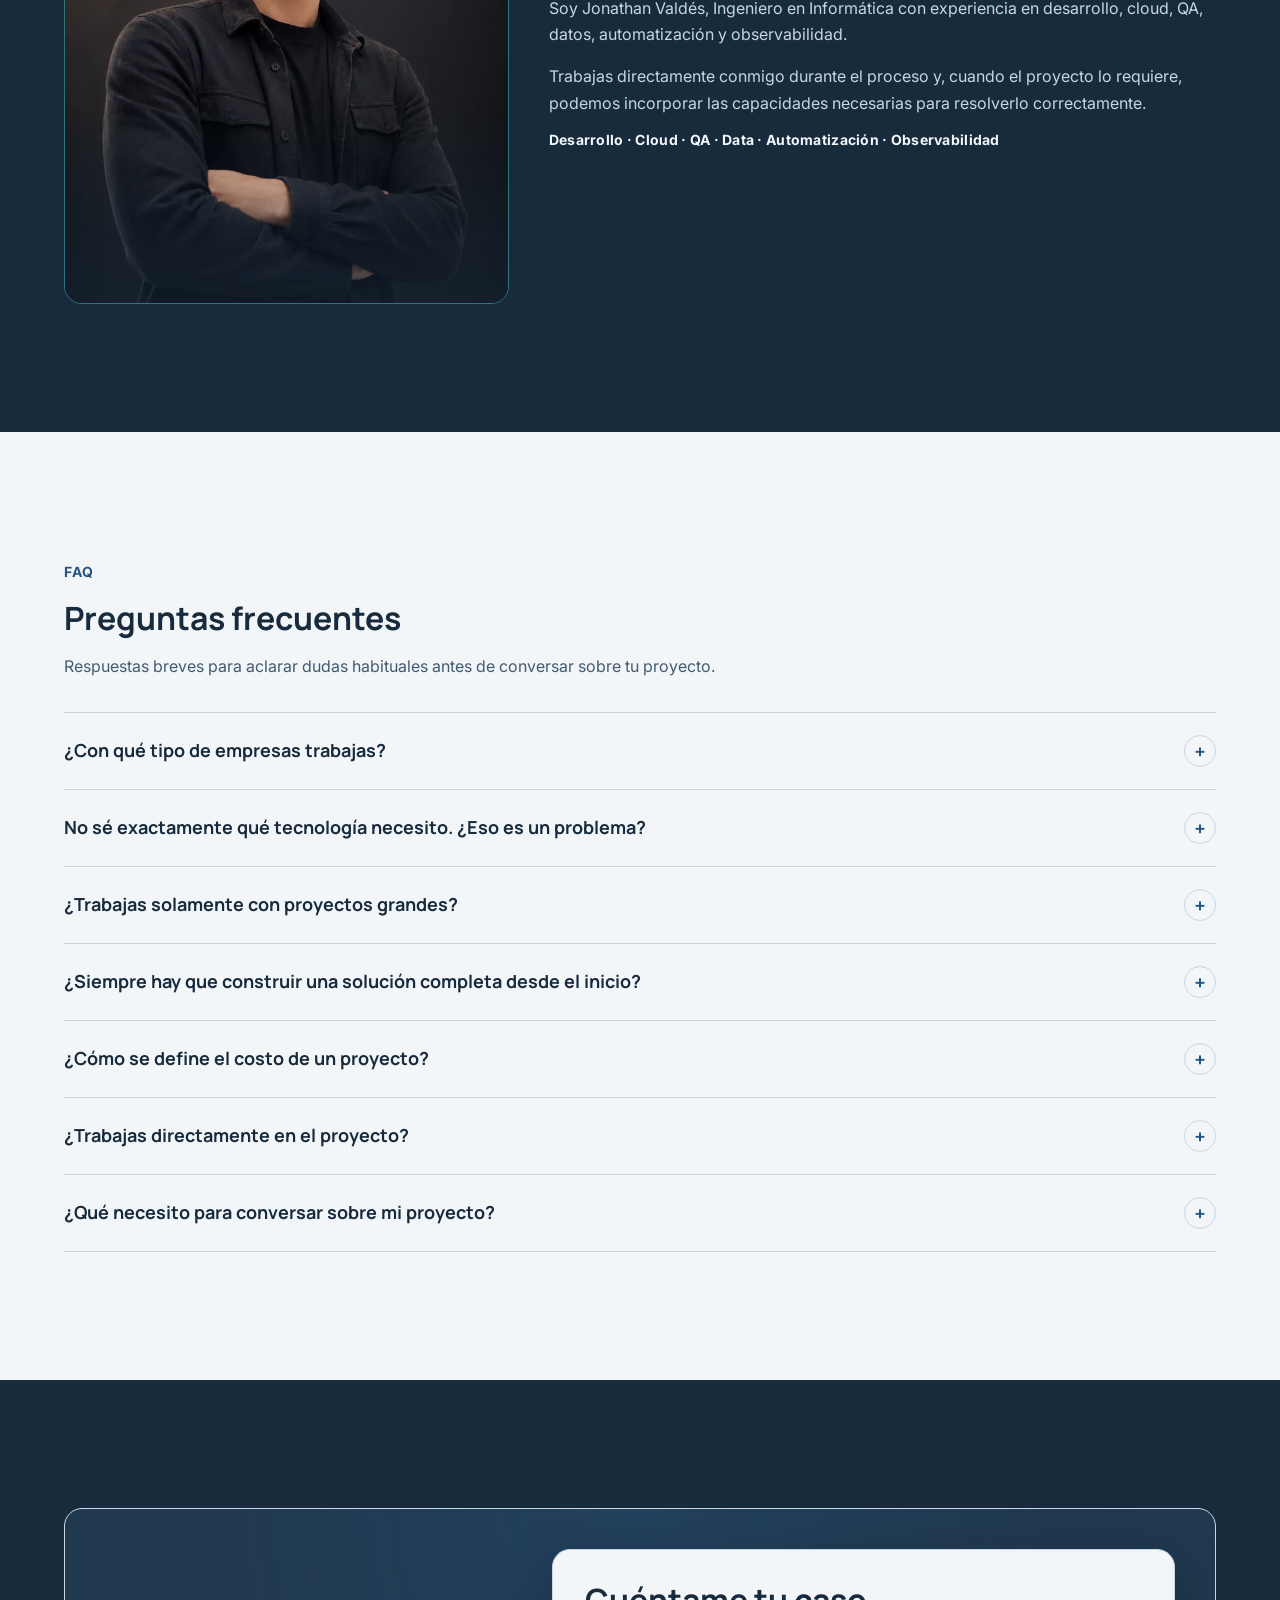
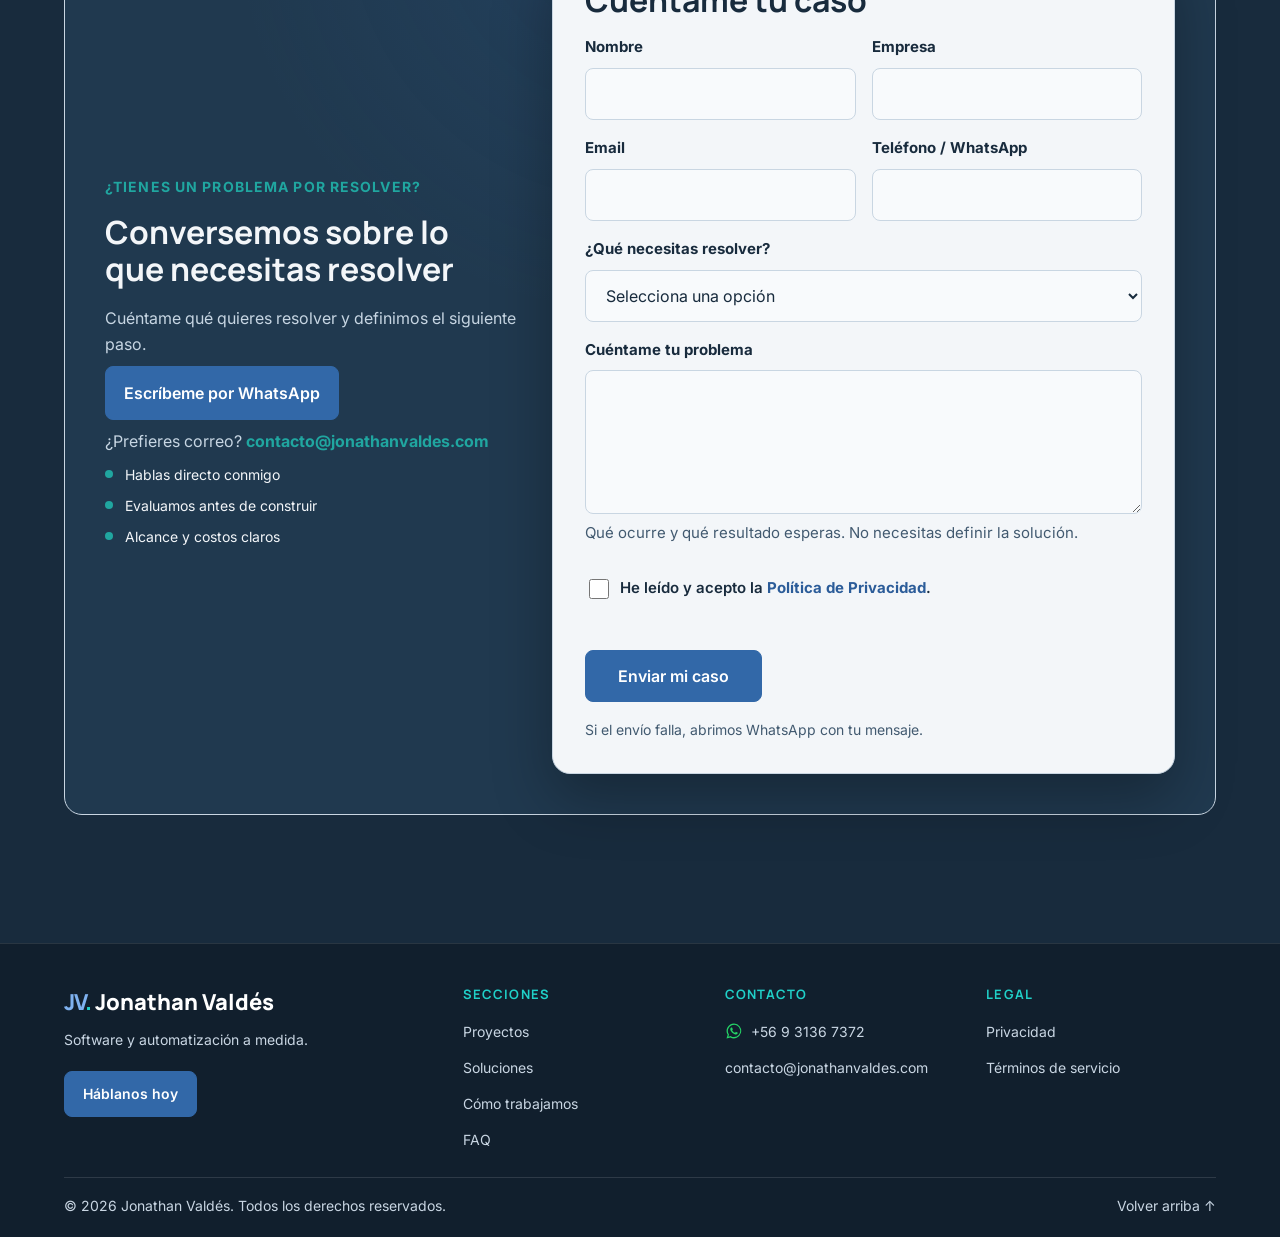
==== commit c443e41f: "style(spec-078): formulario de contacto más amplio en escritorio Co-Authored-By: Claude Sonnet 5.5 <" ====
--- a/index.html
+++ b/index.html
@@ -30,7 +30,7 @@
     <link rel="preconnect" href="https://fonts.googleapis.com">
     <link rel="preconnect" href="https://fonts.gstatic.com" crossorigin>
     <link href="https://fonts.googleapis.com/css2?family=Inter:wght@400;500;600&family=Manrope:wght@600;700&display=swap" rel="stylesheet">
-    <link rel="stylesheet" href="assets/css/styles.css?v=075">
+    <link rel="stylesheet" href="assets/css/styles.css?v=076">
     <script type="application/ld+json">
       {
         "@context": "https://schema.org",
--- a/assets/css/styles.css
+++ b/assets/css/styles.css
@@ -1,4 +1,4 @@
 @import url("tokens.css?v=054");
 @import url("base.css?v=s01-2");
 @import url("components.css?v=s01-2");
-@import url("sections.css?v=075");
+@import url("sections.css?v=076");
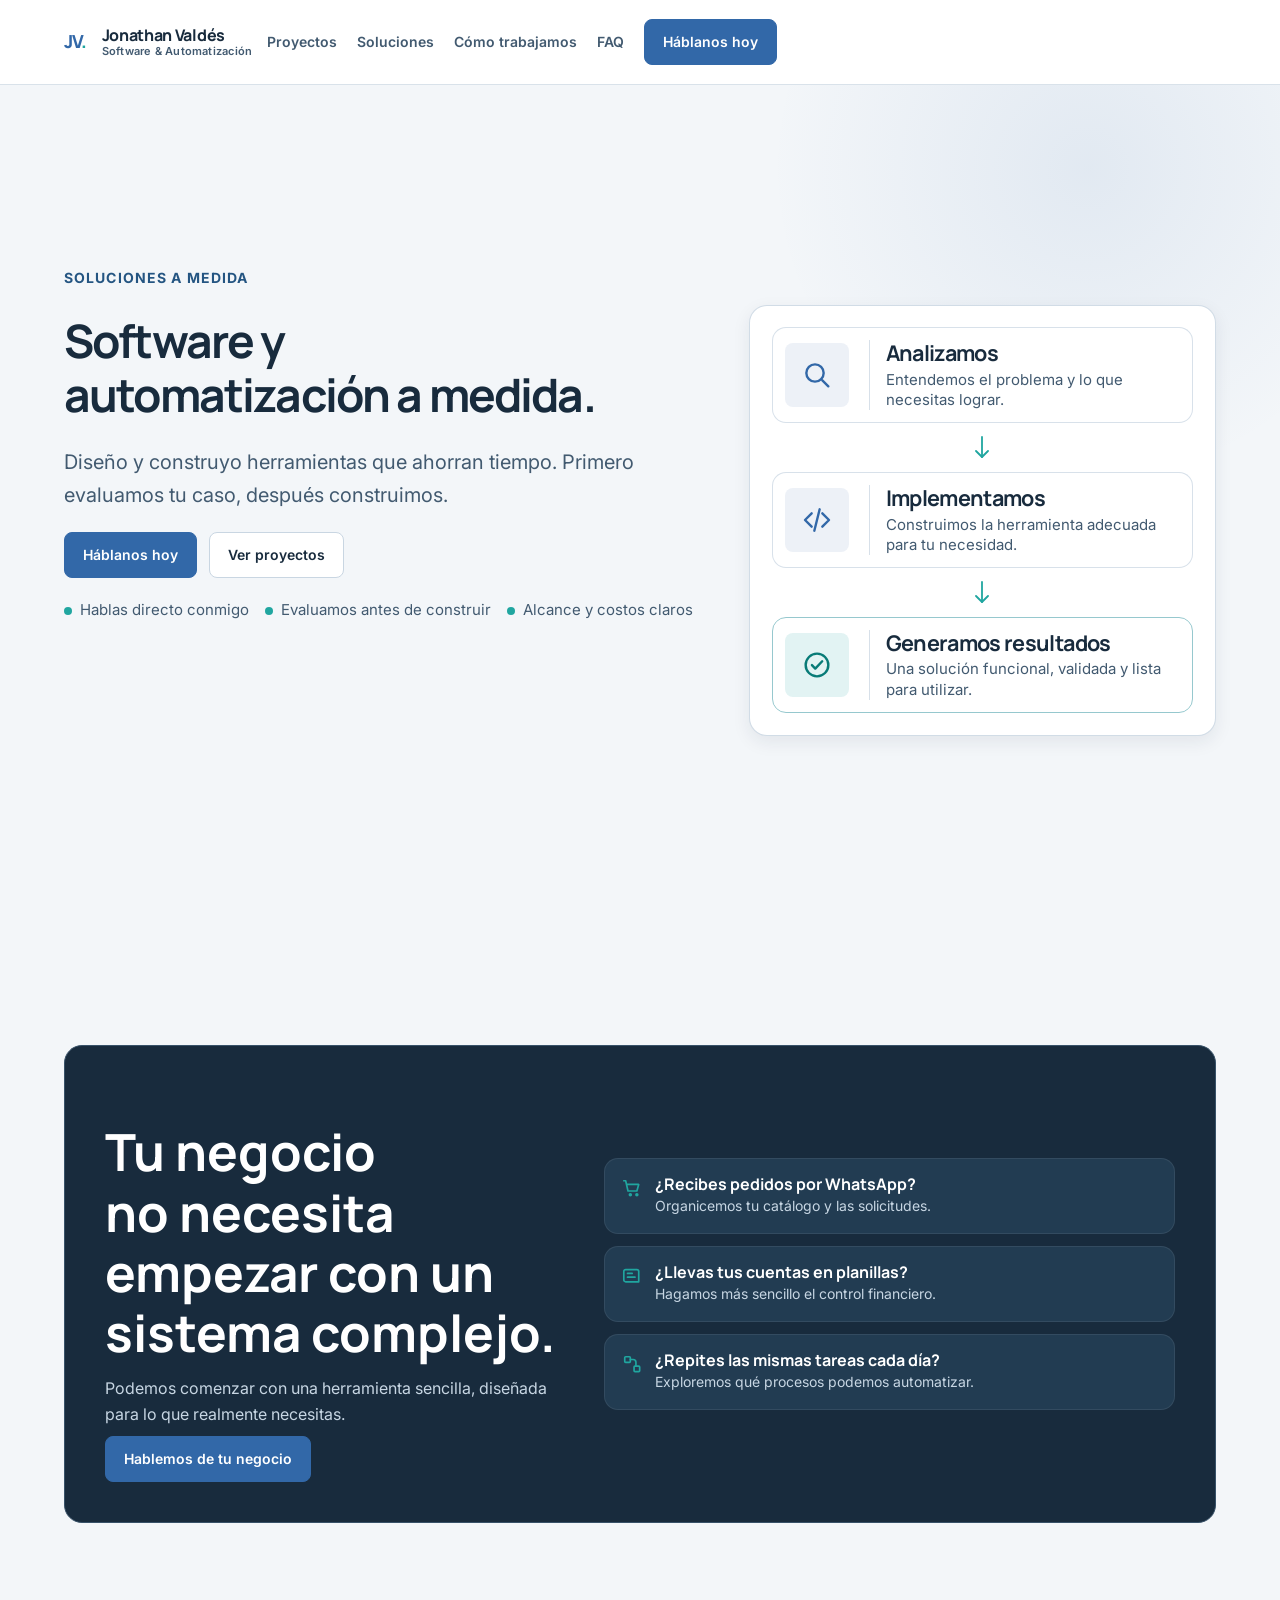
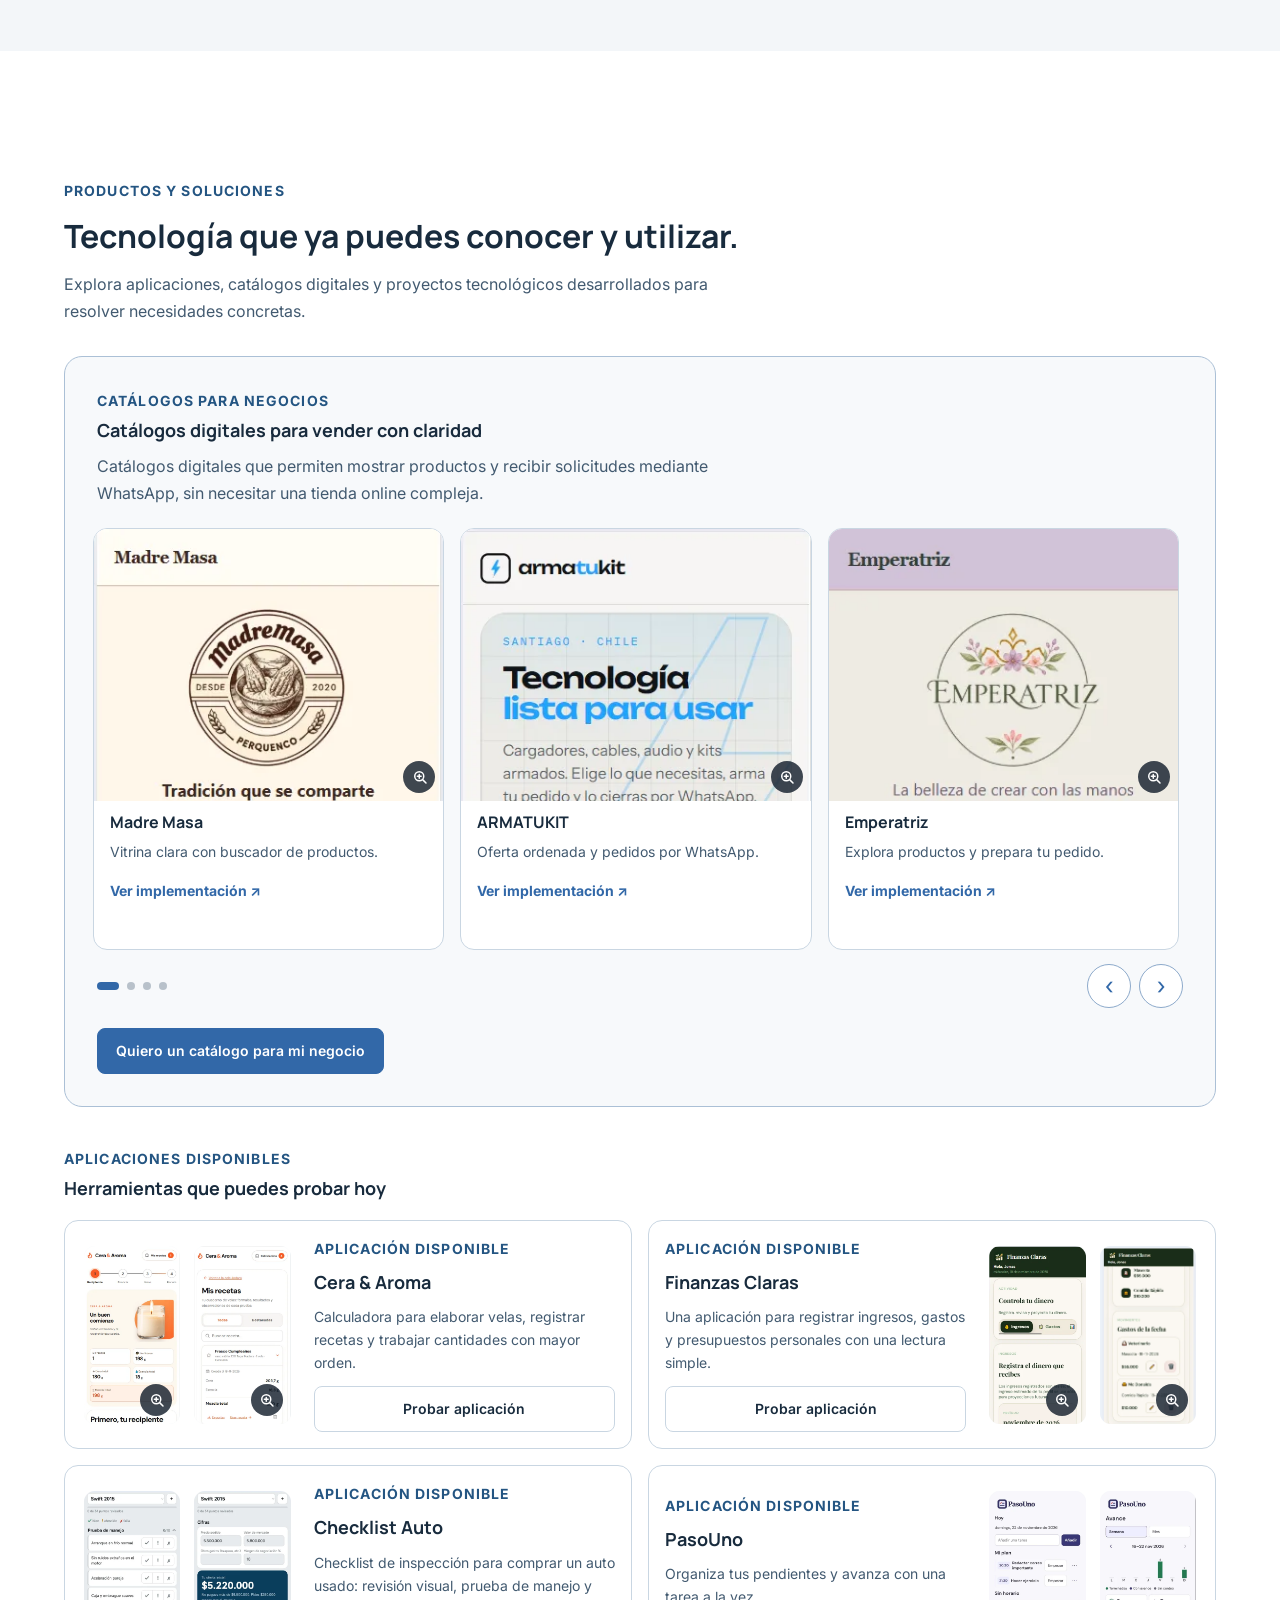
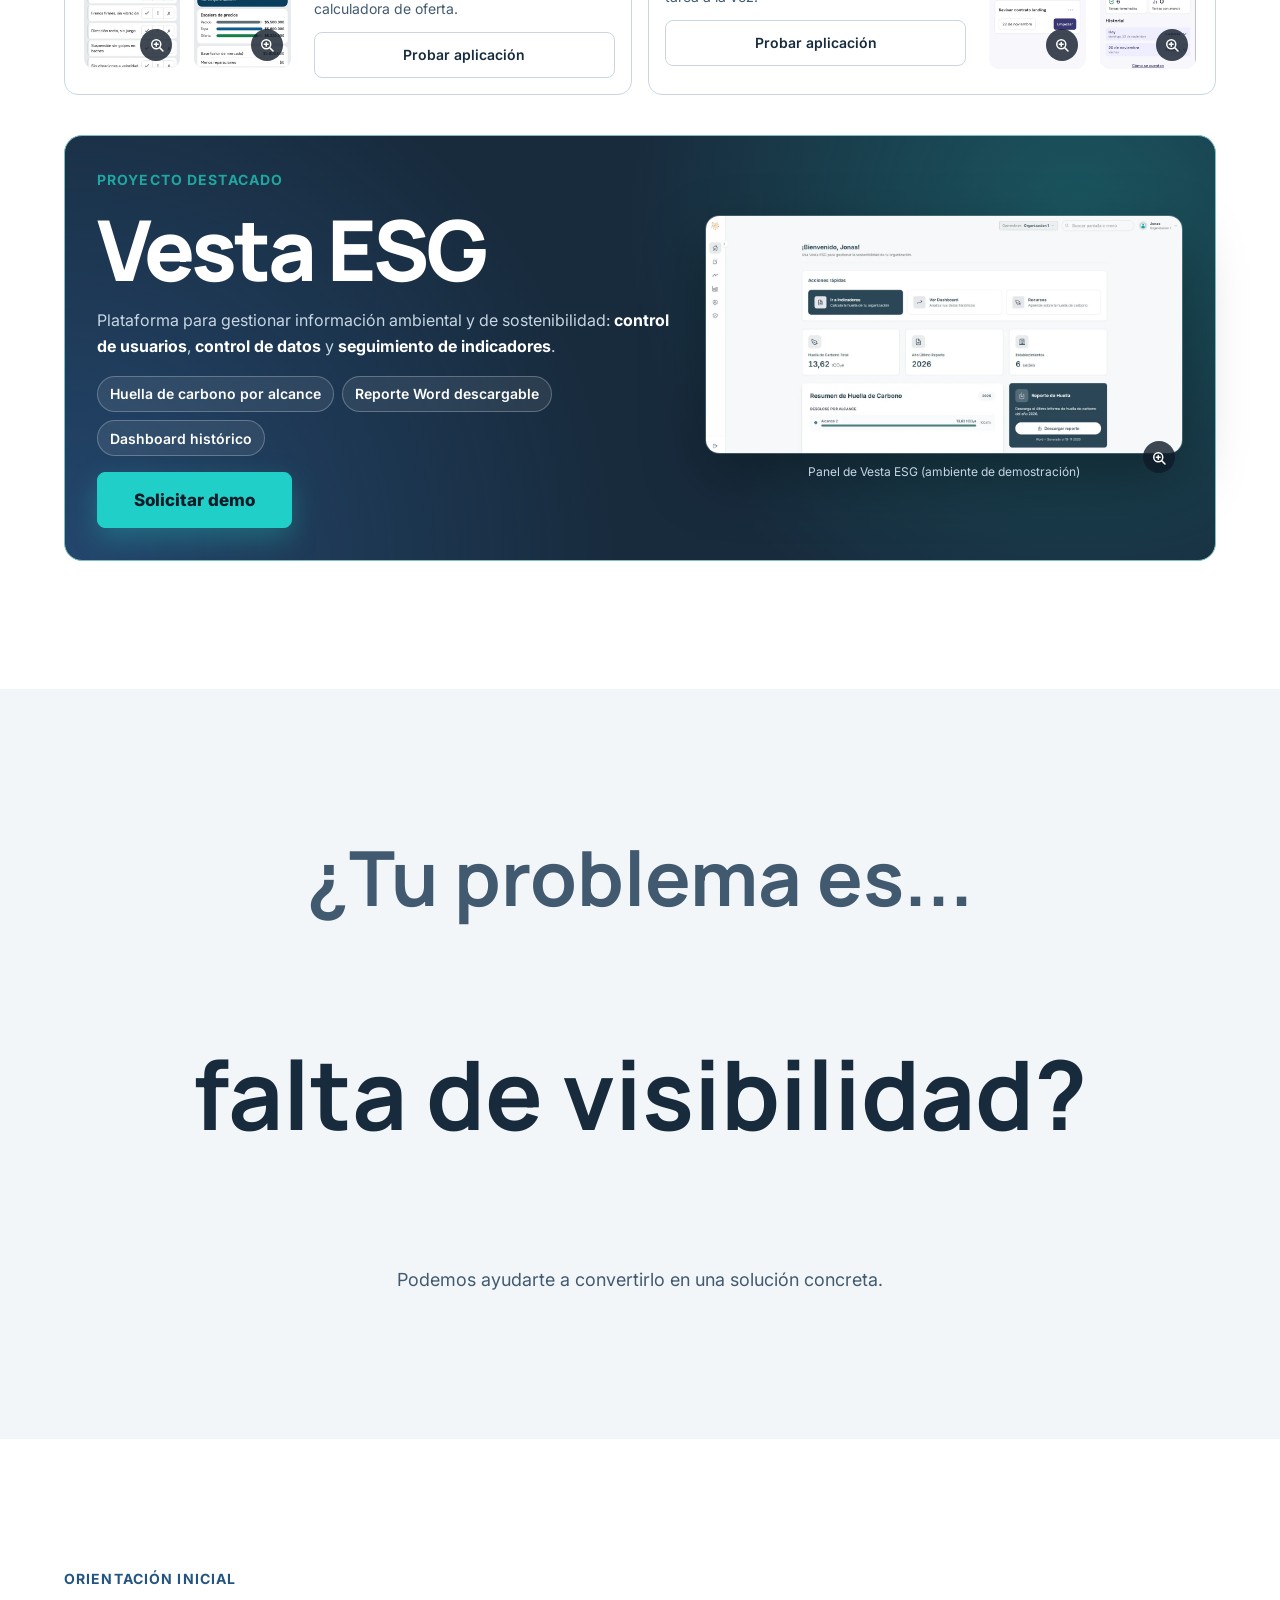
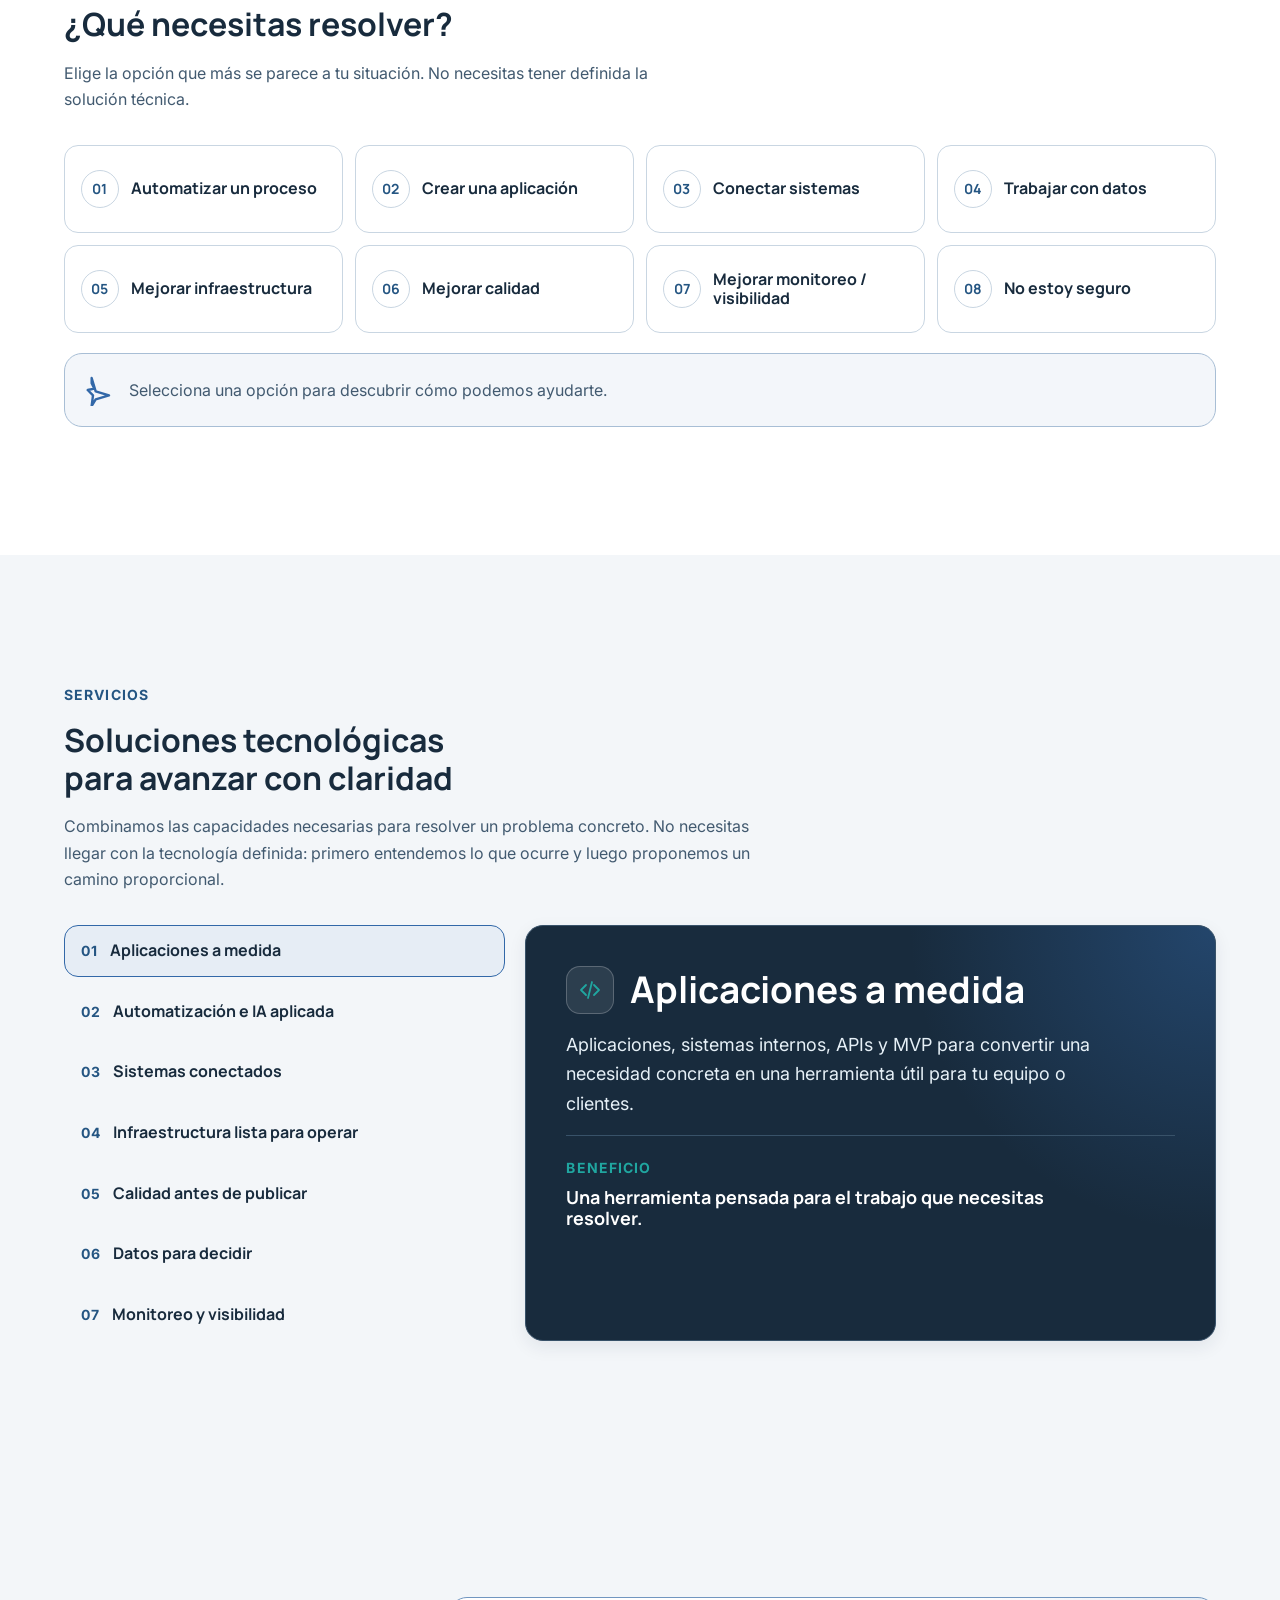
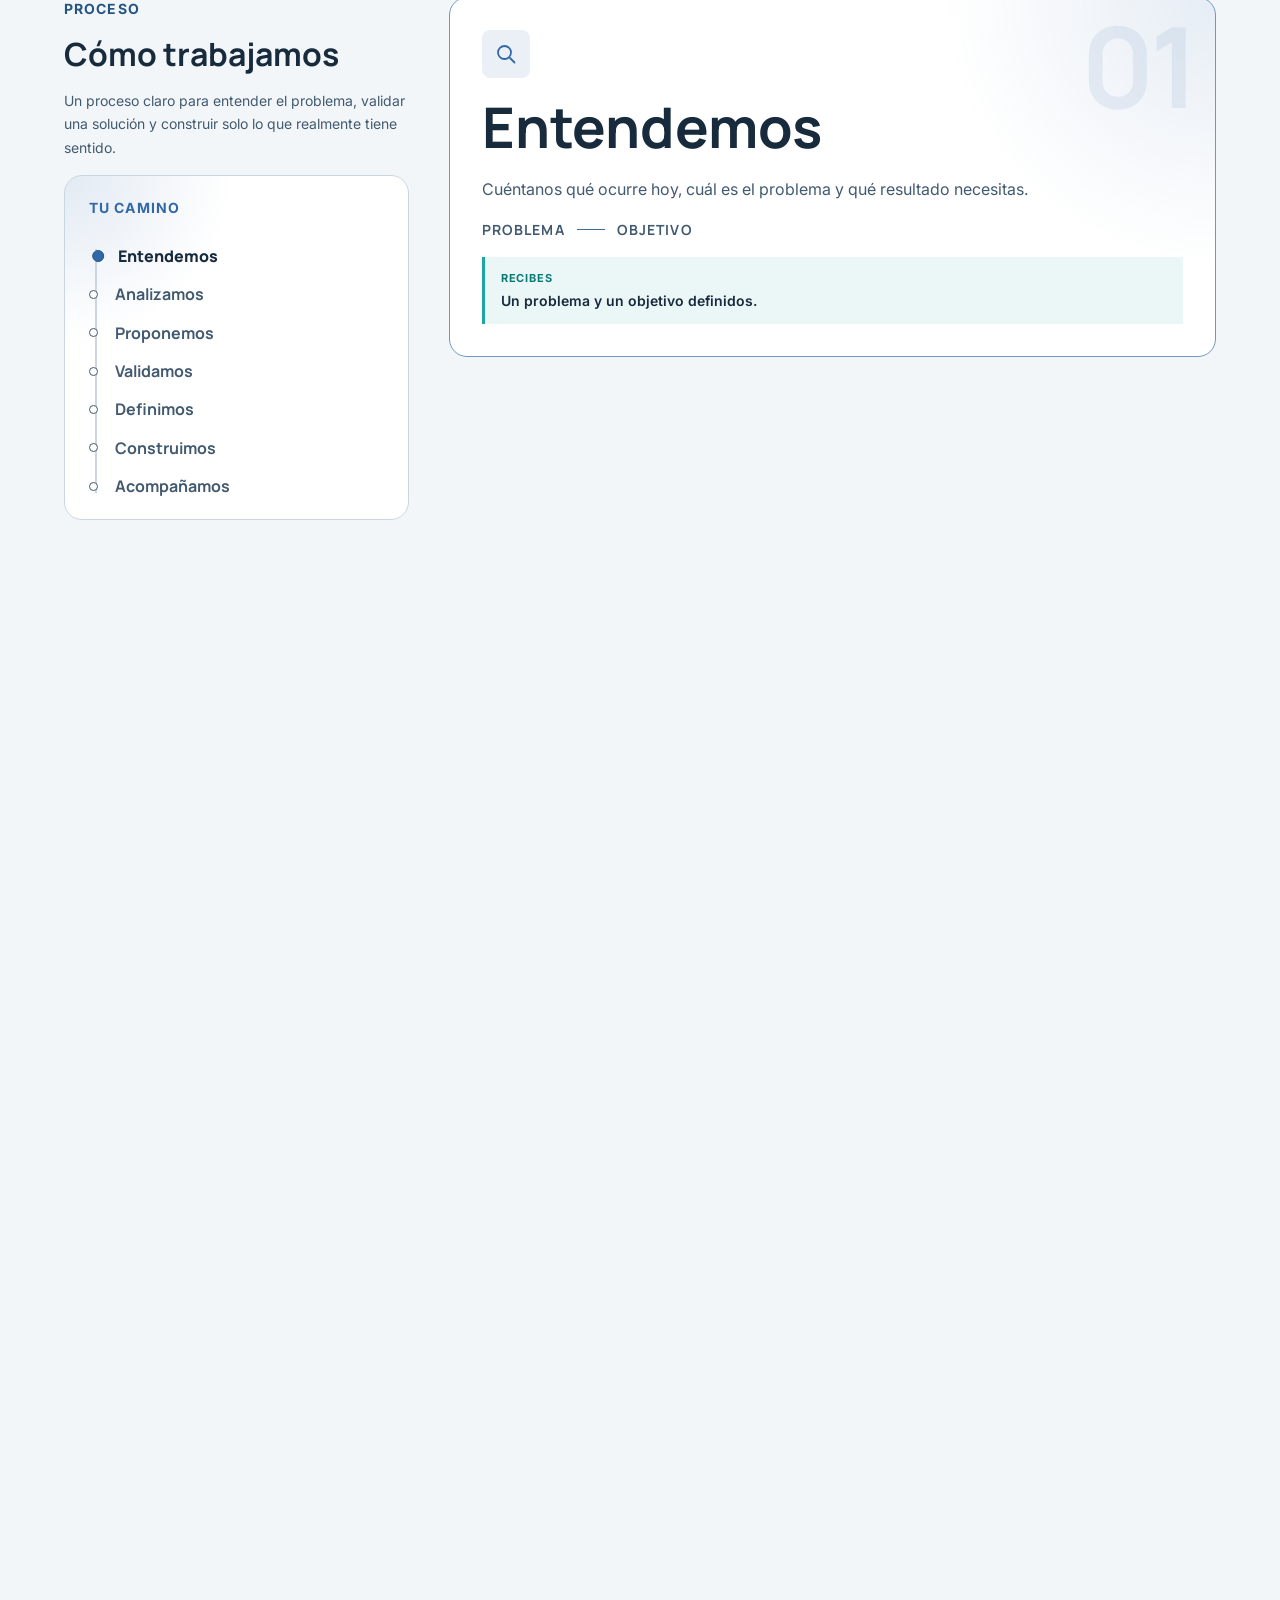
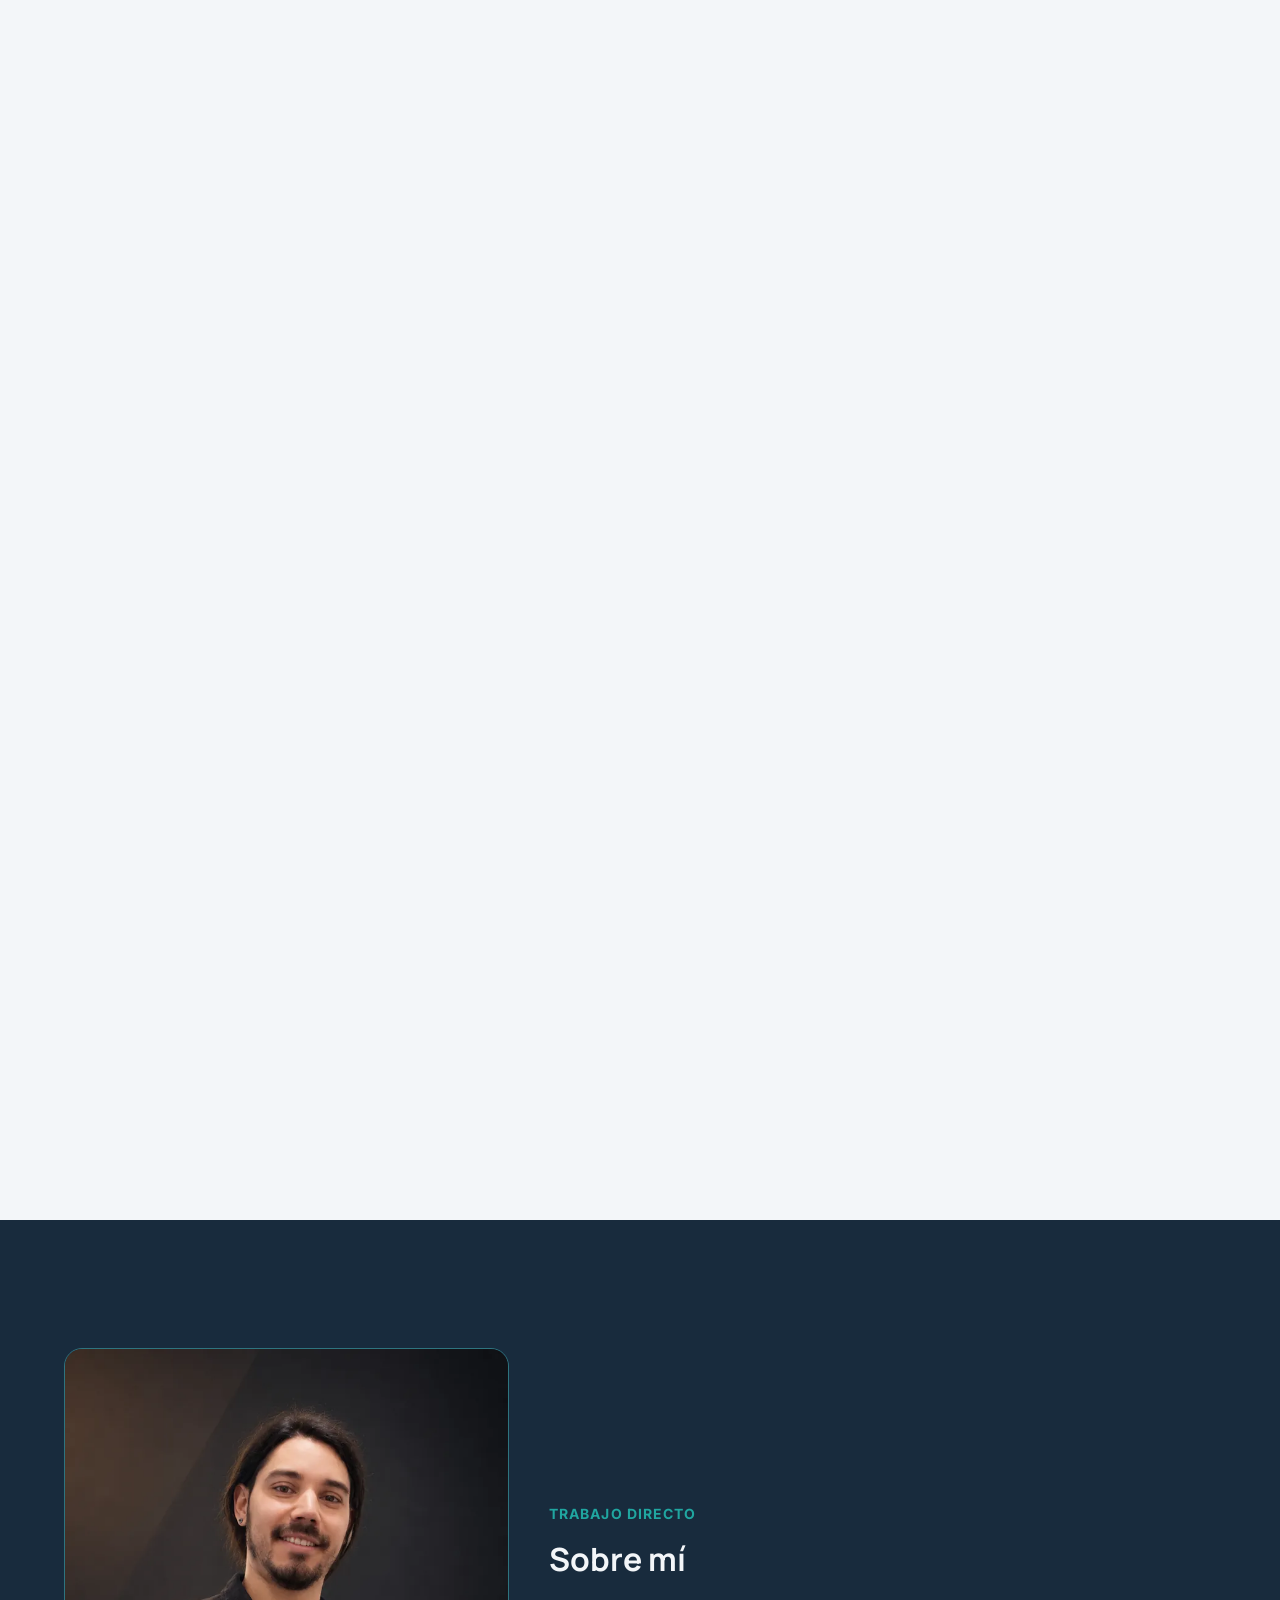
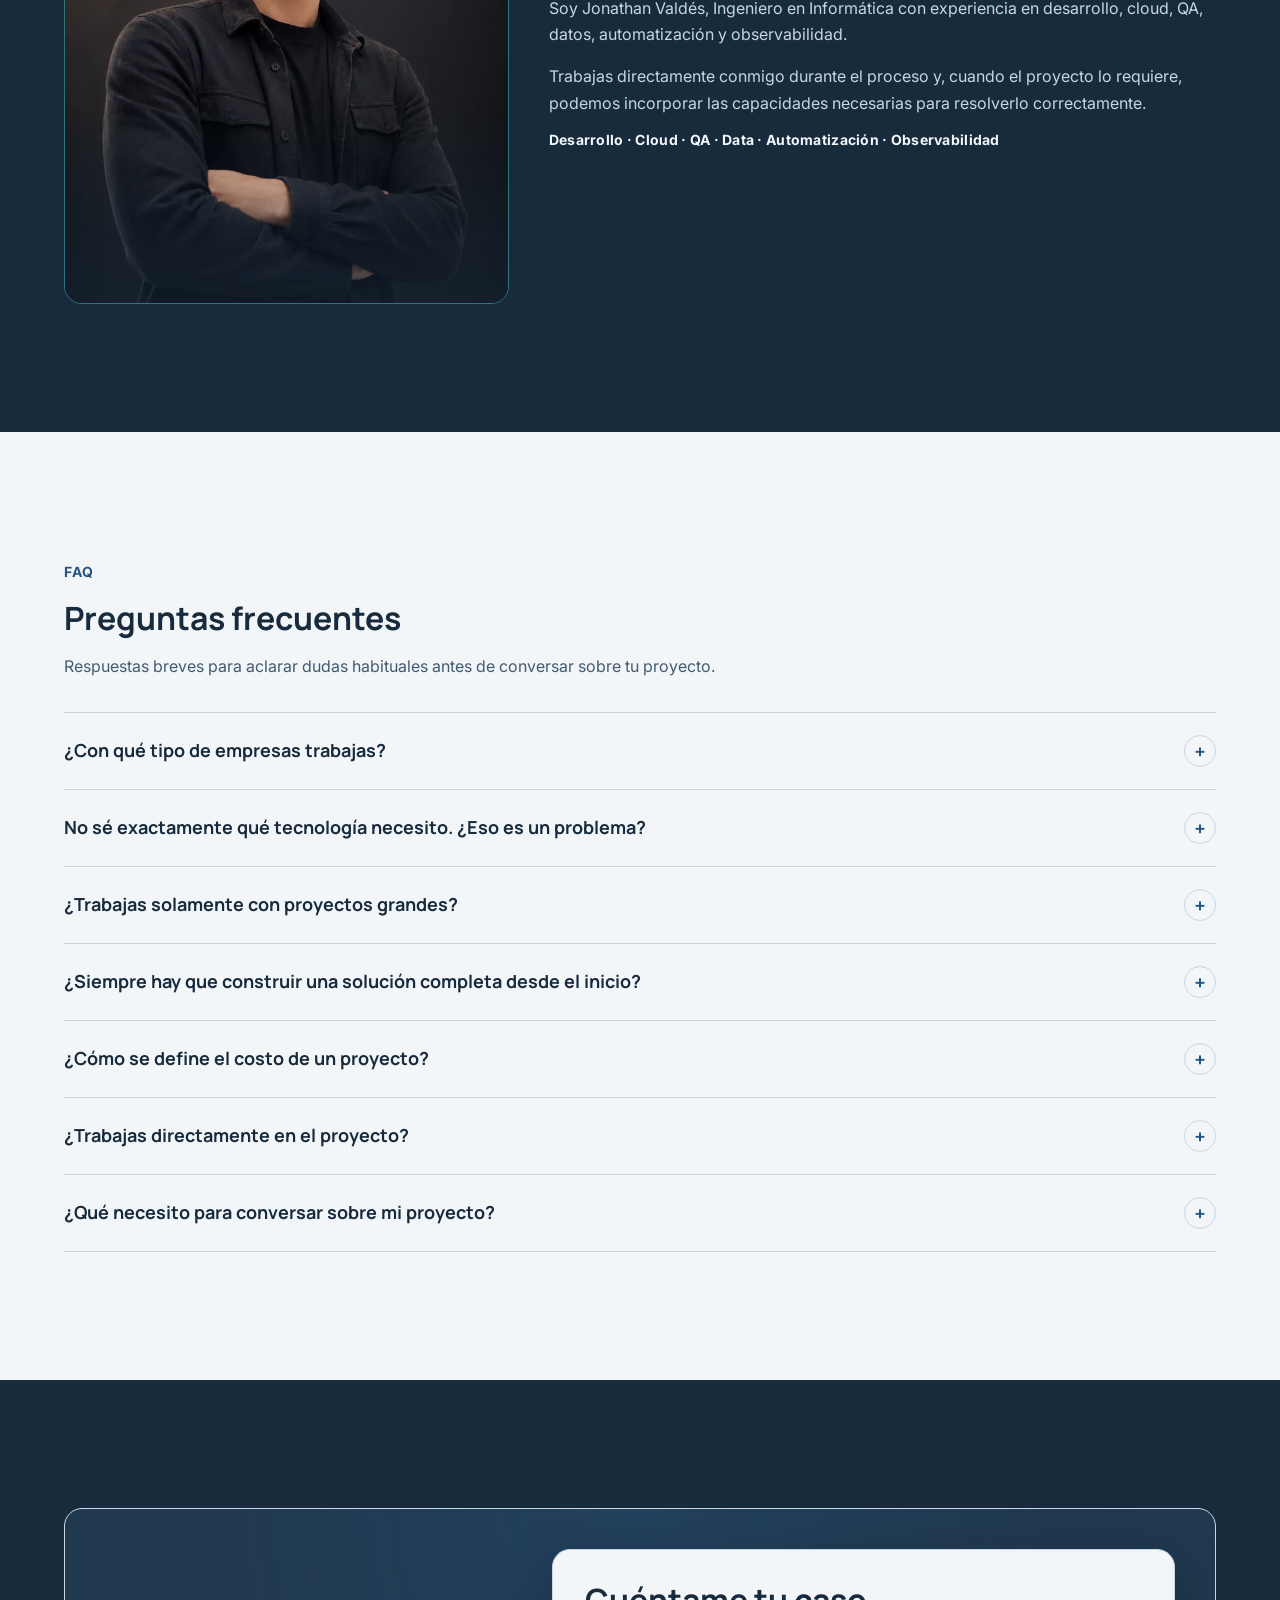
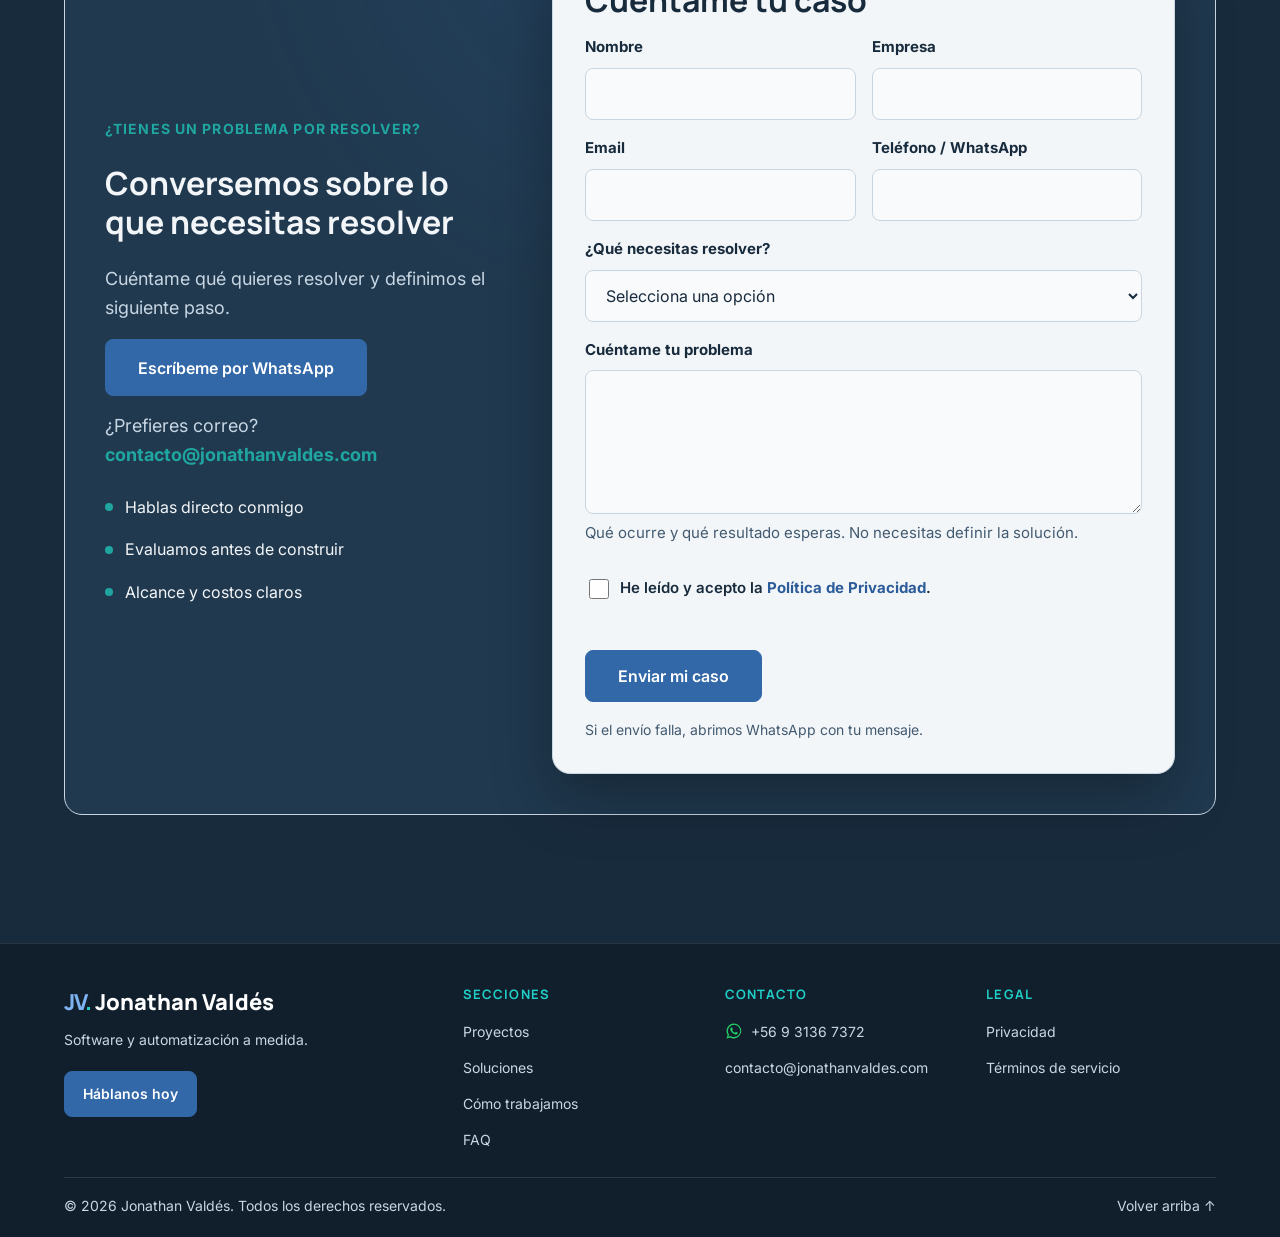
==== commit d1898582: "fix(spec-079): contacto con más aire, teléfono obligatorio y sin desbordes en móvil Co-Authored-By: " ====
--- a/index.html
+++ b/index.html
@@ -30,7 +30,7 @@
     <link rel="preconnect" href="https://fonts.googleapis.com">
     <link rel="preconnect" href="https://fonts.gstatic.com" crossorigin>
     <link href="https://fonts.googleapis.com/css2?family=Inter:wght@400;500;600&family=Manrope:wght@600;700&display=swap" rel="stylesheet">
-    <link rel="stylesheet" href="assets/css/styles.css?v=076">
+    <link rel="stylesheet" href="assets/css/styles.css?v=077">
     <script type="application/ld+json">
       {
         "@context": "https://schema.org",
@@ -61,7 +61,7 @@
         ]
       }
     </script>
-    <script src="assets/js/main.js?v=s14" defer></script>
+    <script src="assets/js/main.js?v=s15" defer></script>
     <script src="assets/js/consent.js?v=s01" defer></script>
     <script src="assets/js/gallery.js?v=s01" defer></script>
   </head>
@@ -625,7 +625,8 @@
 
                 <div class="contact-field">
                   <label for="contact-phone">Teléfono / WhatsApp</label>
-                  <input id="contact-phone" name="phone" type="tel" autocomplete="tel" maxlength="40" data-contact-field="phone">
+                  <input id="contact-phone" name="phone" type="tel" autocomplete="tel" maxlength="40" required aria-describedby="contact-phone-error" data-contact-field="phone">
+                  <p class="contact-field__error" id="contact-phone-error" data-contact-error="phone"></p>
                 </div>
               </div>
 
--- a/assets/css/styles.css
+++ b/assets/css/styles.css
@@ -1,4 +1,4 @@
 @import url("tokens.css?v=054");
 @import url("base.css?v=s01-2");
 @import url("components.css?v=s01-2");
-@import url("sections.css?v=076");
+@import url("sections.css?v=077");
